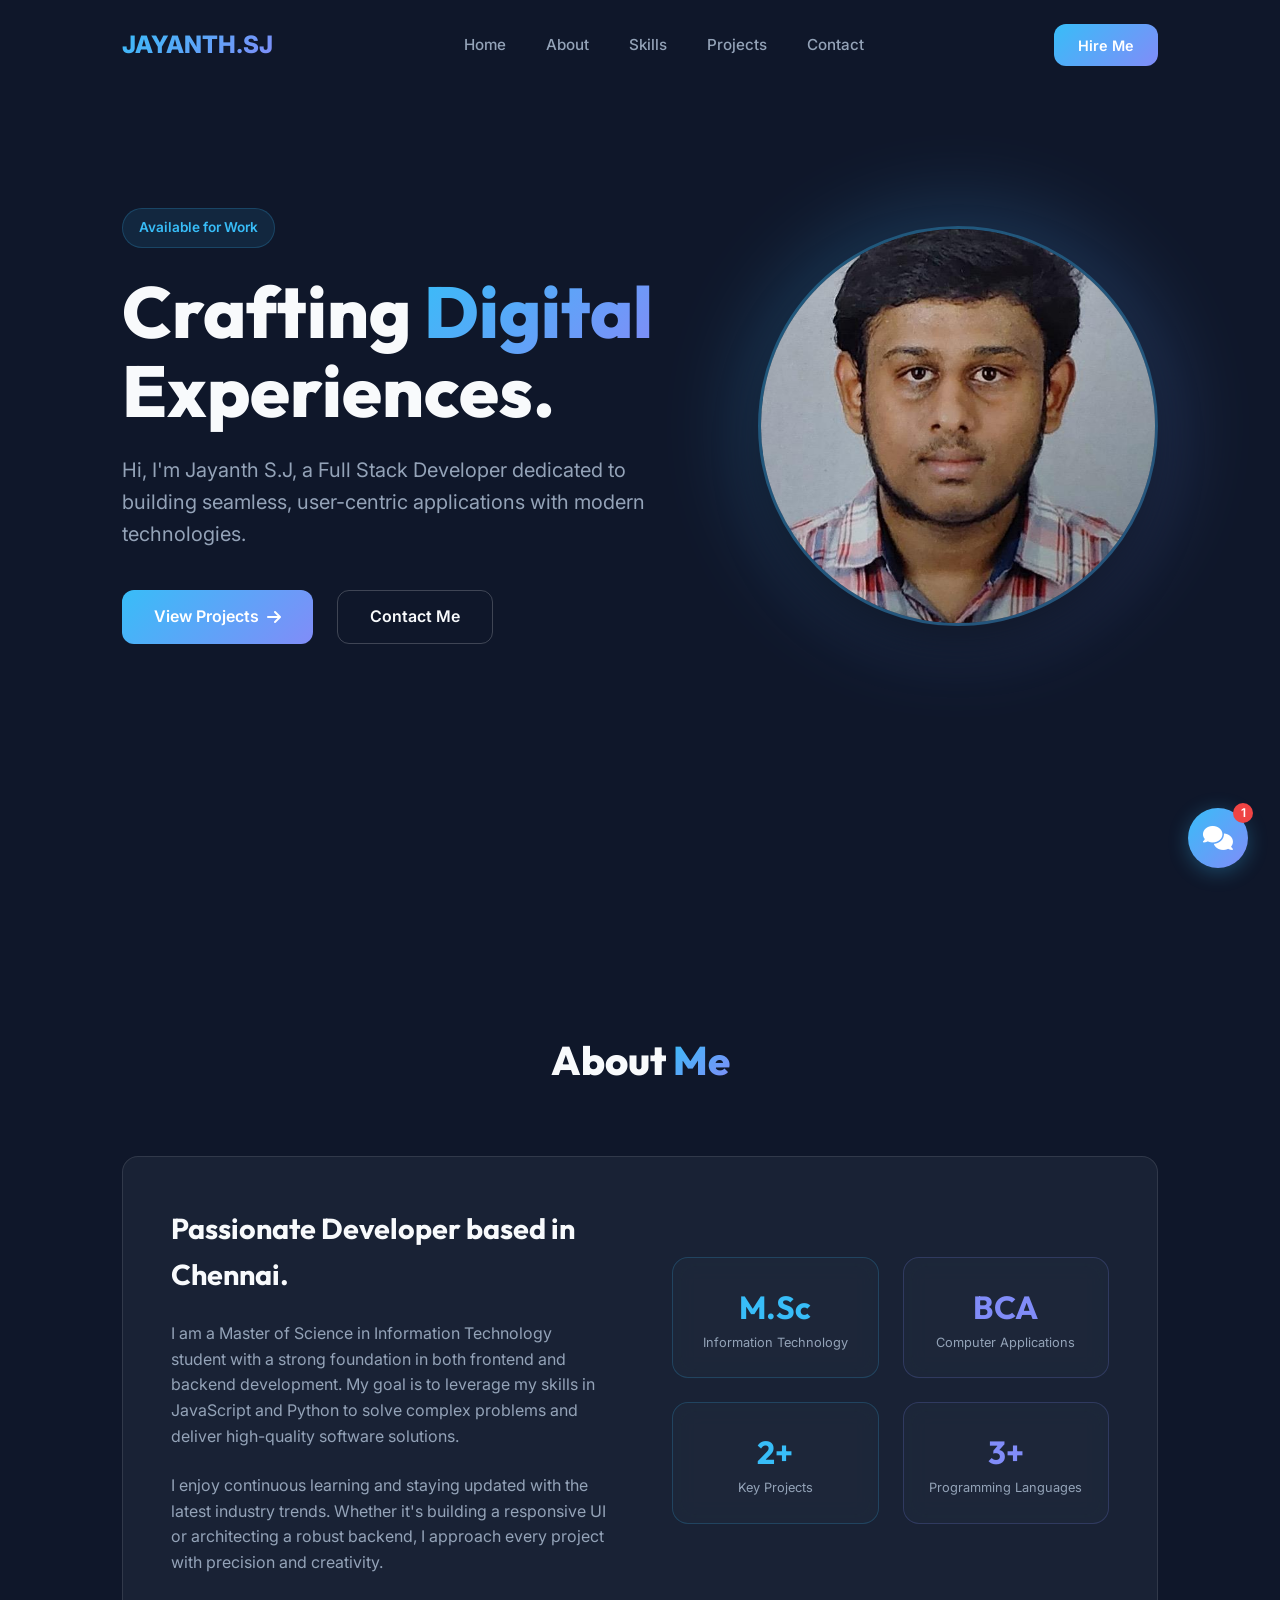
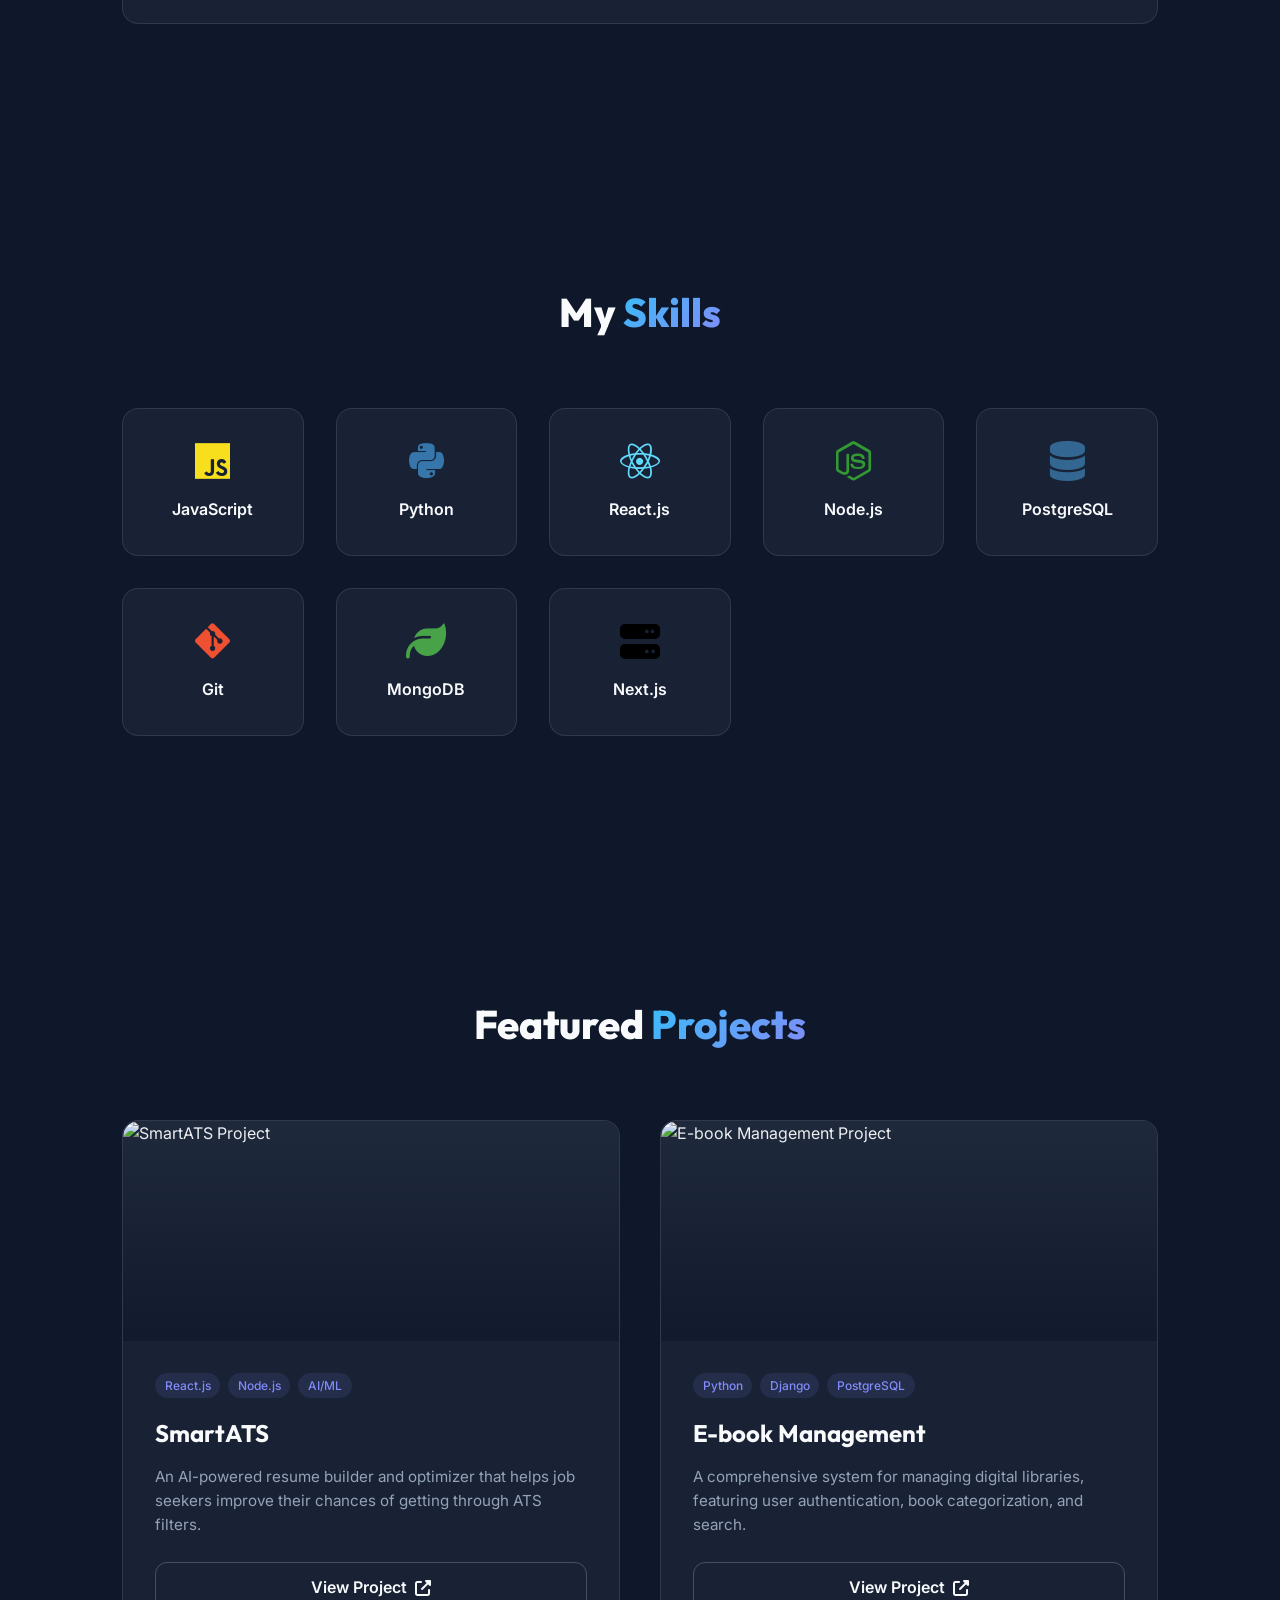
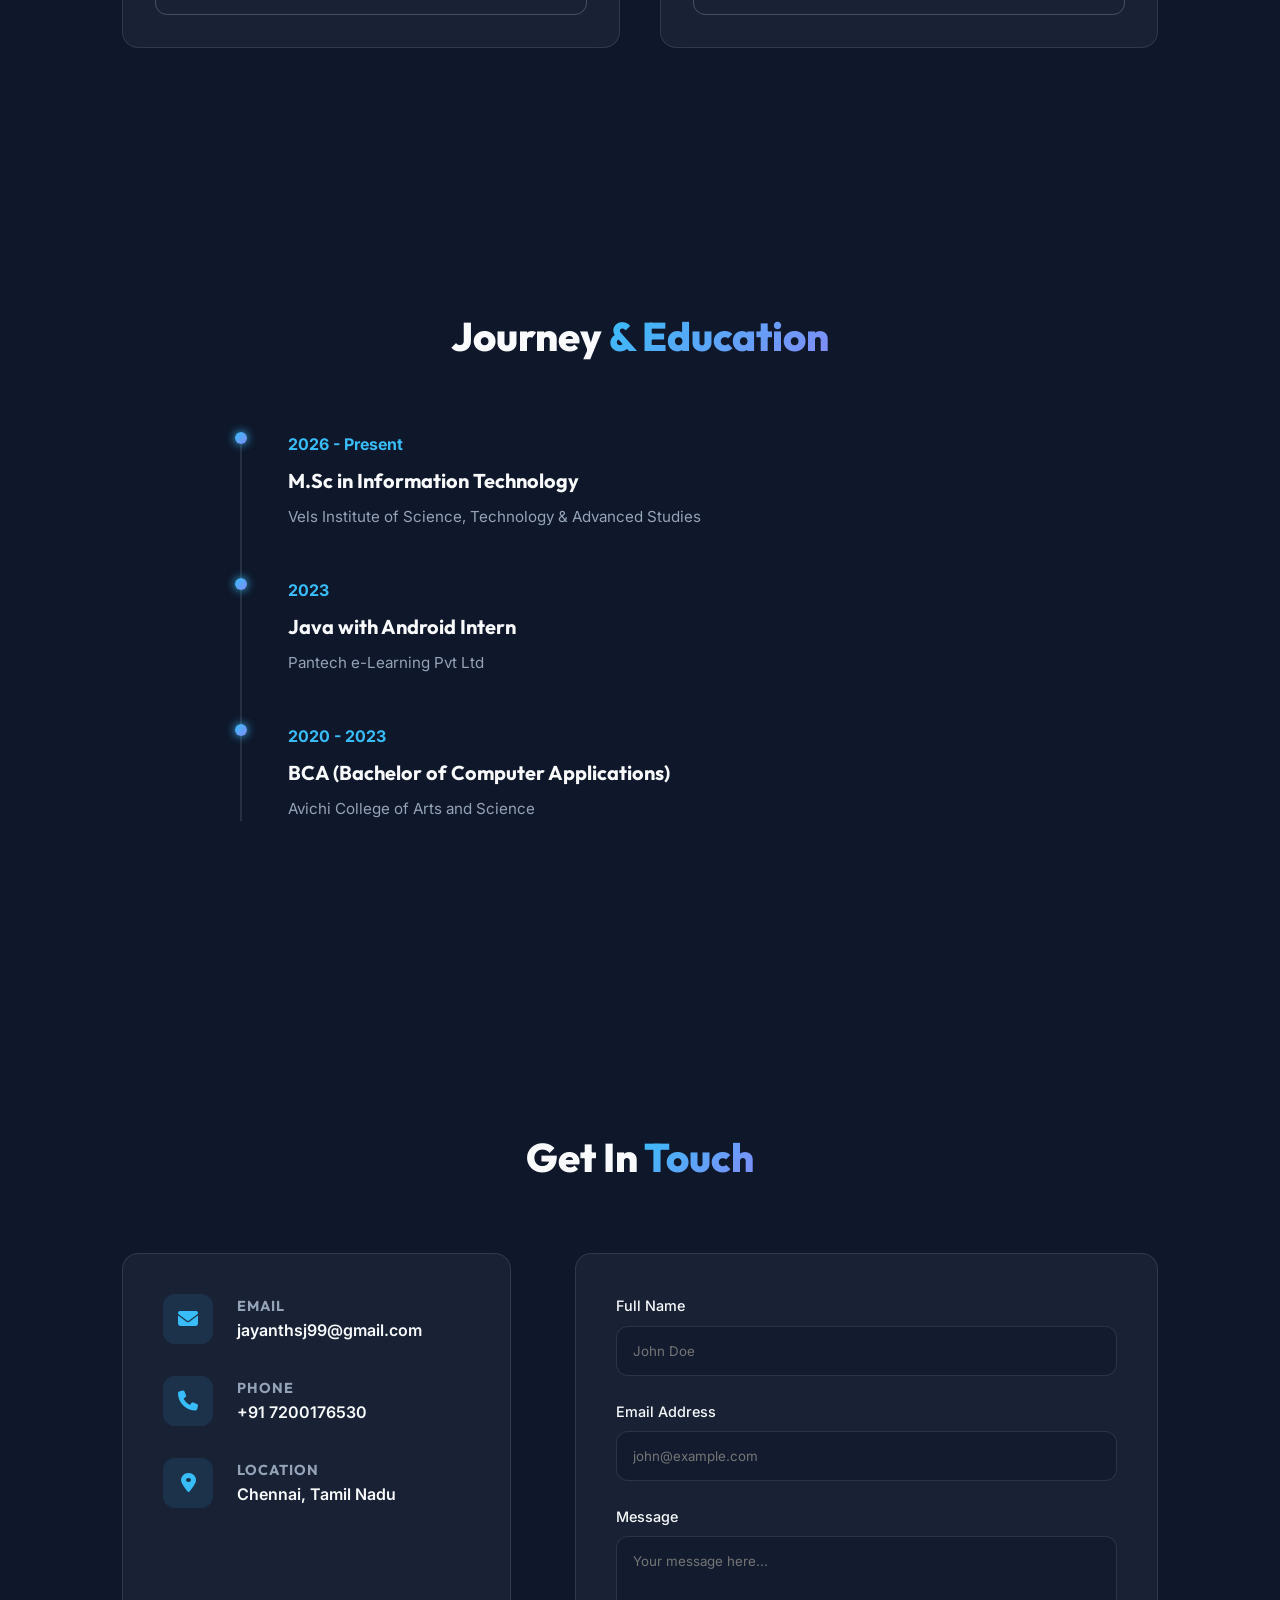
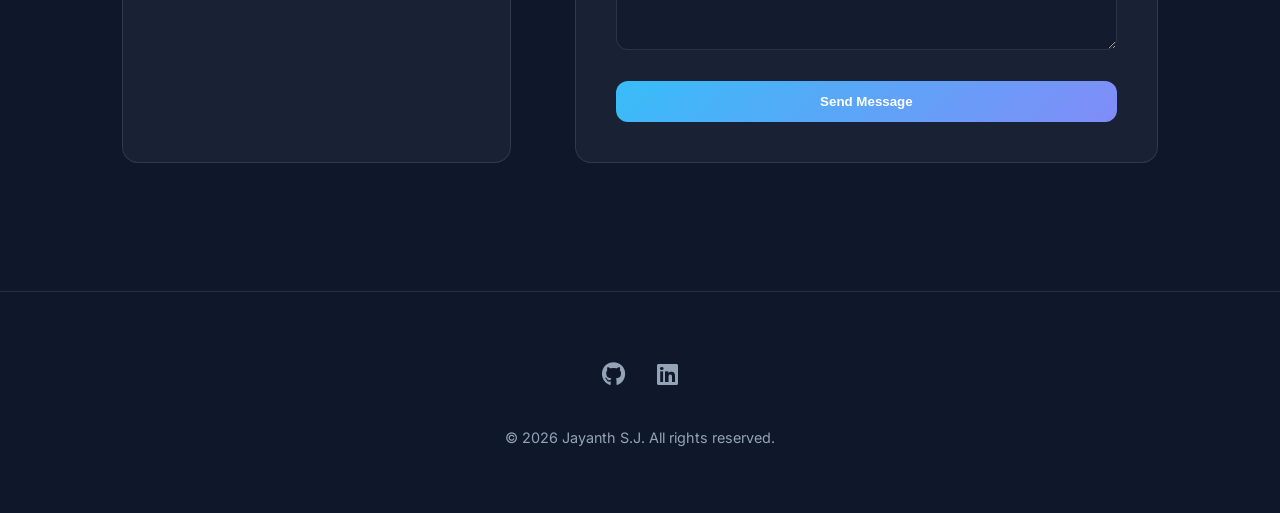
==== index.html @ 16150136 "Add LinkedIn profile link" ====
<!DOCTYPE html>
<html lang="en">
<head>
    <meta charset="UTF-8">
    <meta name="viewport" content="width=device-width, initial-scale=1.0">
    <title>Jayanth S.J | Full Stack Developer</title>
    <meta name="description" content="Portfolio of Jayanth S.J, a Full Stack Developer specializing in React, Next.js, and Node.js.">
    <link rel="stylesheet" href="style.css">
    <link rel="stylesheet" href="https://cdnjs.cloudflare.com/ajax/libs/font-awesome/6.4.0/css/all.min.css">
</head>
<body>
    <!-- Navbar -->
    <nav id="navbar">
        <div class="container nav-content">
            <a href="#" class="logo">JAYANTH.SJ</a>
            <div class="nav-links" id="navLinks">
                <a href="#home">Home</a>
                <a href="#about">About</a>
                <a href="#skills">Skills</a>
                <a href="#projects">Projects</a>
                <a href="#contact">Contact</a>
            </div>
            <div class="menu-toggle" id="menuToggle">
                <span></span>
                <span></span>
                <span></span>
            </div>
            <a href="#contact" class="btn btn-primary" style="padding: 0.6rem 1.5rem; font-size: 0.9rem;">Hire Me</a>
        </div>
    </nav>

    <!-- Mobile Menu Overlay -->
    <div class="menu-overlay" id="menuOverlay"></div>

    <!-- Hero Section -->
    <section id="home" class="hero">
        <div class="container">
            <div class="hero-content">
                <div class="hero-text">
                    <span class="badge">Available for Work</span>
                    <h1 class="hero-title">Crafting <span style="background: var(--gradient); -webkit-background-clip: text; -webkit-text-fill-color: transparent;">Digital</span> Experiences.</h1>
                    <p class="hero-subtitle">Hi, I'm Jayanth S.J, a Full Stack Developer dedicated to building seamless, user-centric applications with modern technologies.</p>
                    <div class="cta-group">
                        <a href="#projects" class="btn btn-primary">View Projects <i class="fas fa-arrow-right"></i></a>
                        <a href="#contact" class="btn btn-outline">Contact Me</a>
                    </div>
                </div>
                <div class="hero-image-container">
                    <div class="hero-image-glow"></div>
                    <img src="img/WhatsApp Image 2026-04-18 at 1.26.41 PM.jpeg" alt="Jayanth S.J" class="hero-image">
                </div>
            </div>
        </div>
    </section>

    <!-- About Section -->
    <section id="about" class="reveal">
        <div class="container">
            <h2 class="section-title">About <span>Me</span></h2>
            <div class="glass" style="padding: 3rem; display: grid; grid-template-columns: 1fr 1fr; gap: 4rem; align-items: center;">
                <div>
                    <h3 style="font-size: 1.8rem; margin-bottom: 1.5rem;">Passionate Developer based in Chennai.</h3>
                    <p style="color: var(--text-muted); margin-bottom: 1.5rem;">
                        I am a Master of Science in Information Technology student with a strong foundation in both frontend and backend development. My goal is to leverage my skills in JavaScript and Python to solve complex problems and deliver high-quality software solutions.
                    </p>
                    <p style="color: var(--text-muted);">
                        I enjoy continuous learning and staying updated with the latest industry trends. Whether it's building a responsive UI or architecting a robust backend, I approach every project with precision and creativity.
                    </p>
                </div>
                <div style="display: grid; grid-template-columns: 1fr 1fr; gap: 1.5rem;">
                    <div class="glass" style="padding: 1.5rem; text-align: center; border-color: rgba(56, 189, 248, 0.2);">
                        <h4 style="font-size: 2rem; color: var(--primary);">M.Sc</h4>
                        <p style="font-size: 0.8rem; color: var(--text-muted);">Information Technology</p>
                    </div>
                    <div class="glass" style="padding: 1.5rem; text-align: center; border-color: rgba(129, 140, 248, 0.2);">
                        <h4 style="font-size: 2rem; color: var(--secondary);">BCA</h4>
                        <p style="font-size: 0.8rem; color: var(--text-muted);">Computer Applications</p>
                    </div>
                    <div class="glass" style="padding: 1.5rem; text-align: center; border-color: rgba(56, 189, 248, 0.2);">
                        <h4 style="font-size: 2rem; color: var(--primary);">2+</h4>
                        <p style="font-size: 0.8rem; color: var(--text-muted);">Key Projects</p>
                    </div>
                    <div class="glass" style="padding: 1.5rem; text-align: center; border-color: rgba(129, 140, 248, 0.2);">
                        <h4 style="font-size: 2rem; color: var(--secondary);">3+</h4>
                        <p style="font-size: 0.8rem; color: var(--text-muted);">Programming Languages</p>
                    </div>
                </div>
            </div>
        </div>
    </section>

    <!-- Skills Section -->
    <section id="skills" class="reveal">
        <div class="container">
            <h2 class="section-title">My <span>Skills</span></h2>
            <div class="skills-grid">
                <div class="glass skill-card">
                    <i class="fab fa-js skill-icon" style="color: #f7df1e;"></i>
                    <p class="skill-name">JavaScript</p>
                </div>
                <div class="glass skill-card">
                    <i class="fab fa-python skill-icon" style="color: #3776ab;"></i>
                    <p class="skill-name">Python</p>
                </div>
                <div class="glass skill-card">
                    <i class="fab fa-react skill-icon" style="color: #61dafb;"></i>
                    <p class="skill-name">React.js</p>
                </div>
                <div class="glass skill-card">
                    <i class="fab fa-node-js skill-icon" style="color: #339933;"></i>
                    <p class="skill-name">Node.js</p>
                </div>
                <div class="glass skill-card">
                    <i class="fas fa-database skill-icon" style="color: #336791;"></i>
                    <p class="skill-name">PostgreSQL</p>
                </div>
                <div class="glass skill-card">
                    <i class="fab fa-git-alt skill-icon" style="color: #f05032;"></i>
                    <p class="skill-name">Git</p>
                </div>
                <div class="glass skill-card">
                    <i class="fas fa-leaf skill-icon" style="color: #47a248;"></i>
                    <p class="skill-name">MongoDB</p>
                </div>
                <div class="glass skill-card">
                    <i class="fas fa-server skill-icon" style="color: #000000;"></i>
                    <p class="skill-name">Next.js</p>
                </div>
            </div>
        </div>
    </section>

    <!-- Projects Section -->
    <section id="projects" class="reveal">
        <div class="container">
            <h2 class="section-title">Featured <span>Projects</span></h2>
            <div class="projects-grid">
                <!-- Project 1 -->
                <div class="glass project-card">
                    <div class="project-img">
                        <img src="https://images.unsplash.com/photo-1555949963-aa79dcee981c?ixlib=rb-4.0.3&ixid=M3wxMjA3fDB8MHxwaG90by1wYWdlfHx8fGVufDB8fHx8fA%3D%3D&auto=format&fit=crop&w=1000&q=80" alt="SmartATS Project" />
                        <div class="project-overlay">
                            <i class="fas fa-robot"></i>
                        </div>
                    </div>
                    <div class="project-info">
                        <div class="project-tags">
                            <span class="tag">React.js</span>
                            <span class="tag">Node.js</span>
                            <span class="tag">AI/ML</span>
                        </div>
                        <h3 class="project-title">SmartATS</h3>
                        <p class="project-desc">An AI-powered resume builder and optimizer that helps job seekers improve their chances of getting through ATS filters.</p>
                        <a href="#" class="btn btn-outline" style="width: 100%; justify-content: center;">View Project <i class="fas fa-external-link-alt"></i></a>
                    </div>
                </div>
                <!-- Project 2 -->
                <div class="glass project-card">
                    <div class="project-img">
                        <img src="https://images.unsplash.com/photo-1481627834876-b7833e8f5570?ixlib=rb-4.0.3&ixid=M3wxMjA3fDB8MHxwaG90by1wYWdlfHx8fGVufDB8fHx8fA%3D%3D&auto=format&fit=crop&w=1000&q=80" alt="E-book Management Project" />
                        <div class="project-overlay">
                            <i class="fas fa-book"></i>
                        </div>
                    </div>
                    <div class="project-info">
                        <div class="project-tags">
                            <span class="tag">Python</span>
                            <span class="tag">Django</span>
                            <span class="tag">PostgreSQL</span>
                        </div>
                        <h3 class="project-title">E-book Management</h3>
                        <p class="project-desc">A comprehensive system for managing digital libraries, featuring user authentication, book categorization, and search.</p>
                        <a href="#" class="btn btn-outline" style="width: 100%; justify-content: center;">View Project <i class="fas fa-external-link-alt"></i></a>
                    </div>
                </div>
            </div>
        </div>
    </section>

    <!-- Experience & Education -->
    <section id="education" class="reveal">
        <div class="container">
            <h2 class="section-title">Journey <span>& Education</span></h2>
            <div class="timeline">
                <div class="timeline-item">
                    <span class="timeline-date">2026 - Present</span>
                    <h3 class="timeline-title">M.Sc in Information Technology</h3>
                    <p class="timeline-inst">Vels Institute of Science, Technology & Advanced Studies</p>
                </div>
                <div class="timeline-item">
                    <span class="timeline-date">2023</span>
                    <h3 class="timeline-title">Java with Android Intern</h3>
                    <p class="timeline-inst">Pantech e-Learning Pvt Ltd</p>
                </div>
                <div class="timeline-item">
                    <span class="timeline-date">2020 - 2023</span>
                    <h3 class="timeline-title">BCA (Bachelor of Computer Applications)</h3>
                    <p class="timeline-inst">Avichi College of Arts and Science</p>
                </div>
            </div>
        </div>
    </section>

    <!-- Contact Section -->
    <section id="contact" class="reveal">
        <div class="container">
            <h2 class="section-title">Get In <span>Touch</span></h2>
            <div class="contact-container">
                <div class="glass contact-info-card">
                    <div class="info-item">
                        <div class="info-icon"><i class="fas fa-envelope"></i></div>
                        <div class="info-text">
                            <h4>Email</h4>
                            <p>jayanthsj99@gmail.com</p>
                        </div>
                    </div>
                    <div class="info-item">
                        <div class="info-icon"><i class="fas fa-phone"></i></div>
                        <div class="info-text">
                            <h4>Phone</h4>
                            <p>+91 7200176530</p>
                        </div>
                    </div>
                    <div class="info-item">
                        <div class="info-icon"><i class="fas fa-location-dot"></i></div>
                        <div class="info-text">
                            <h4>Location</h4>
                            <p>Chennai, Tamil Nadu</p>
                        </div>
                    </div>
                </div>
                <form class="glass contact-form">
                    <div class="form-group">
                        <label>Full Name</label>
                        <input type="text" placeholder="John Doe">
                    </div>
                    <div class="form-group">
                        <label>Email Address</label>
                        <input type="email" placeholder="john@example.com">
                    </div>
                    <div class="form-group">
                        <label>Message</label>
                        <textarea rows="5" placeholder="Your message here..."></textarea>
                    </div>
                    <button type="button" class="btn btn-primary" style="width: 100%; justify-content: center;">Send Message</button>
                </form>
            </div>
        </div>
    </section>

    <!-- Footer -->
    <footer>
        <div class="container">
            <div class="social-links">
                <a href="https://github.com/Jayanth-official" target="_blank" rel="noopener noreferrer" class="social-link" title="GitHub">
                    <i class="fab fa-github"></i>
                </a>
                <a href="https://www.linkedin.com/in/jayanth-s-j-a41b66382" target="_blank" rel="noopener noreferrer" class="social-link" title="LinkedIn">
                    <i class="fab fa-linkedin"></i>
                </a>
            </div>
            <p style="color: var(--text-muted); font-size: 0.9rem;">&copy; 2026 Jayanth S.J. All rights reserved.</p>
        </div>
    </footer>

    <script src="script.js"></script>

    <!-- Chatbot Widget -->
    <div class="chatbot-container" id="chatbotContainer">
        <div class="chatbot-toggle" id="chatbotToggle">
            <i class="fas fa-comments"></i>
            <span class="chat-notification" id="chatNotification">1</span>
        </div>
        
        <div class="chatbot-window" id="chatbotWindow">
            <div class="chatbot-header">
                <div class="chatbot-avatar">
                    <i class="fas fa-robot"></i>
                </div>
                <div class="chatbot-info">
                    <h4>Jayanth's Assistant</h4>
                    <span class="status">Online</span>
                </div>
                <button class="chatbot-close" id="chatbotClose">
                    <i class="fas fa-times"></i>
                </button>
            </div>
            
            <div class="chatbot-messages" id="chatbotMessages">
                <div class="message bot-message">
                    <div class="message-avatar">
                        <i class="fas fa-robot"></i>
                    </div>
                    <div class="message-content">
                        <p>Hi! I'm Jayanth's virtual assistant. How can I help you today?</p>
                        <div class="quick-replies">
                            <button class="quick-reply" data-message="Tell me about Jayanth's experience">Experience</button>
                            <button class="quick-reply" data-message="What are Jayanth's skills?">Skills</button>
                            <button class="quick-reply" data-message="Show me his projects">Projects</button>
                            <button class="quick-reply" data-message="How can I contact Jayanth?">Contact</button>
                        </div>
                    </div>
                </div>
            </div>
            
            <div class="chatbot-input">
                <input type="text" id="chatbotInput" placeholder="Type your message...">
                <button id="chatbotSend">
                    <i class="fas fa-paper-plane"></i>
                </button>
            </div>
        </div>
    </div>
</body>
</html>
---- style.css ----
@import url('https://fonts.googleapis.com/css2?family=Inter:wght@300;400;500;600;700&family=Outfit:wght@300;400;500;600;700;800&display=swap');

:root {
    --primary: #38bdf8;
    --primary-glow: rgba(56, 189, 248, 0.3);
    --secondary: #818cf8;
    --bg-dark: #0f172a;
    --bg-card: #1e293b;
    --text-main: #f8fafc;
    --text-muted: #94a3b8;
    --gradient: linear-gradient(135deg, var(--primary), var(--secondary));
    --transition: all 0.3s cubic-bezier(0.4, 0, 0.2, 1);
}

* {
    margin: 0;
    padding: 0;
    box-sizing: border-box;
    scroll-behavior: smooth;
}

body {
    background-color: var(--bg-dark);
    color: var(--text-main);
    font-family: 'Inter', sans-serif;
    line-height: 1.6;
    overflow-x: hidden;
}

h1, h2, h3, h4, .font-outfit {
    font-family: 'Outfit', sans-serif;
}

.container {
    max-width: 1200px;
    margin: 0 auto;
    padding: 0 2rem;
}

/* Glassmorphism Utility */
.glass {
    background: rgba(30, 41, 59, 0.7);
    backdrop-filter: blur(12px);
    -webkit-backdrop-filter: blur(12px);
    border: 1px solid rgba(255, 255, 255, 0.1);
    border-radius: 1rem;
}

/* Animations */
@keyframes fadeInUp {
    from {
        opacity: 0;
        transform: translateY(30px);
    }
    to {
        opacity: 1;
        transform: translateY(0);
    }
}

@keyframes float {
    0% { transform: translateY(0px); }
    50% { transform: translateY(-10px); }
    100% { transform: translateY(0px); }
}

@keyframes pulse-glow {
    0% { box-shadow: 0 0 0 0 var(--primary-glow); }
    70% { box-shadow: 0 0 0 15px rgba(56, 189, 248, 0); }
    100% { box-shadow: 0 0 0 0 rgba(56, 189, 248, 0); }
}

.reveal {
    opacity: 0;
    transition: all 0.8s ease-out;
    transform: translateY(30px);
}

.reveal.active {
    opacity: 1;
    transform: translateY(0);
}

/* Navbar */
nav {
    position: fixed;
    top: 0;
    width: 100%;
    z-index: 1000;
    padding: 1.5rem 0;
    transition: var(--transition);
}

nav.scrolled {
    padding: 1rem 0;
    background: rgba(15, 23, 42, 0.9);
    backdrop-filter: blur(10px);
    border-bottom: 1px solid rgba(255, 255, 255, 0.1);
}

.nav-content {
    display: flex;
    justify-content: space-between;
    align-items: center;
}

.logo {
    font-size: 1.5rem;
    font-weight: 800;
    background: var(--gradient);
    -webkit-background-clip: text;
    -webkit-text-fill-color: transparent;
    text-decoration: none;
}

.nav-links {
    display: flex;
    gap: 2.5rem;
}

.nav-links a {
    text-decoration: none;
    color: var(--text-muted);
    font-weight: 500;
    transition: var(--transition);
    font-size: 0.95rem;
}

.nav-links a:hover {
    color: var(--primary);
}

/* Hero Section */
.hero {
    height: 100vh;
    display: flex;
    align-items: center;
    position: relative;
    padding-top: 80px;
}

.hero-content {
    display: flex;
    align-items: center;
    gap: 4rem;
    width: 100%;
}

.hero-text {
    flex: 1;
}

.hero-image-container {
    flex: 0 0 400px;
    height: 400px;
    position: relative;
    animation: float 6s ease-in-out infinite;
}

.hero-image {
    width: 100%;
    height: 100%;
    object-fit: cover;
    border-radius: 50%;
    border: 3px solid rgba(56, 189, 248, 0.3);
    box-shadow: 0 25px 50px -12px rgba(0, 0, 0, 0.5);
}

.hero-image-glow {
    position: absolute;
    top: -20px;
    right: -20px;
    bottom: -20px;
    left: -20px;
    background: var(--gradient);
    filter: blur(40px);
    opacity: 0.2;
    z-index: -1;
    border-radius: 50%;
}

.badge {
    display: inline-block;
    padding: 0.5rem 1rem;
    background: rgba(56, 189, 248, 0.1);
    border: 1px solid rgba(56, 189, 248, 0.2);
    color: var(--primary);
    border-radius: 2rem;
    font-size: 0.85rem;
    font-weight: 600;
    margin-bottom: 1.5rem;
}

.hero-title {
    font-size: 4.5rem;
    line-height: 1.1;
    margin-bottom: 1.5rem;
    font-weight: 800;
}

.hero-subtitle {
    font-size: 1.25rem;
    color: var(--text-muted);
    margin-bottom: 2.5rem;
    max-width: 600px;
}

.cta-group {
    display: flex;
    gap: 1.5rem;
}

.btn {
    padding: 0.8rem 2rem;
    border-radius: 0.75rem;
    font-weight: 600;
    text-decoration: none;
    transition: var(--transition);
    display: inline-flex;
    align-items: center;
    gap: 0.5rem;
    cursor: pointer;
    border: none;
}

.btn-primary {
    background: var(--gradient);
    color: white;
}

.btn-primary:hover {
    transform: translateY(-3px);
    box-shadow: 0 10px 20px -5px rgba(56, 189, 248, 0.4);
}

.btn-outline {
    background: transparent;
    border: 1px solid rgba(255, 255, 255, 0.2);
    color: var(--text-main);
}

.btn-outline:hover {
    background: rgba(255, 255, 255, 0.05);
    border-color: rgba(255, 255, 255, 0.4);
}

/* Sections General */
section {
    padding: 8rem 0;
}

.section-title {
    font-size: 2.5rem;
    font-weight: 800;
    margin-bottom: 4rem;
    text-align: center;
}

.section-title span {
    background: var(--gradient);
    -webkit-background-clip: text;
    -webkit-text-fill-color: transparent;
}

/* Skills */
.skills-grid {
    display: grid;
    grid-template-columns: repeat(auto-fit, minmax(150px, 1fr));
    gap: 2rem;
}

.skill-card {
    padding: 2rem;
    text-align: center;
    transition: var(--transition);
}

.skill-card:hover {
    transform: translateY(-5px);
    border-color: var(--primary);
    background: rgba(56, 189, 248, 0.05);
}

.skill-icon {
    font-size: 2.5rem;
    margin-bottom: 1rem;
    display: block;
}

.skill-name {
    font-weight: 600;
    font-size: 1rem;
}

/* Projects */
.projects-grid {
    display: grid;
    grid-template-columns: repeat(auto-fit, minmax(350px, 1fr));
    gap: 2.5rem;
}

.project-card {
    overflow: hidden;
    height: 100%;
    display: flex;
    flex-direction: column;
}

.project-img {
    width: 100%;
    height: 220px;
    background: #1e293b;
    position: relative;
    overflow: hidden;
    border-radius: 1rem 1rem 0 0;
}

.project-img img {
    width: 100%;
    height: 100%;
    object-fit: cover;
    transition: var(--transition);
}

.project-overlay {
    position: absolute;
    top: 0;
    left: 0;
    width: 100%;
    height: 100%;
    background: linear-gradient(135deg, rgba(56, 189, 248, 0.8), rgba(129, 140, 248, 0.8));
    display: flex;
    align-items: center;
    justify-content: center;
    opacity: 0;
    transition: var(--transition);
}

.project-overlay i {
    font-size: 3rem;
    color: white;
}

.project-card:hover .project-overlay {
    opacity: 1;
}

.project-card:hover .project-img img {
    transform: scale(1.1);
}

.project-img i {
    position: absolute;
    top: 50%;
    left: 50%;
    transform: translate(-50%, -50%);
    font-size: 4rem;
    opacity: 0.1;
    color: white;
}

.project-img::after {
    content: '';
    position: absolute;
    top: 0; left: 0; width: 100%; height: 100%;
    background: linear-gradient(0deg, rgba(15, 23, 42, 0.8) 0%, transparent 100%);
}

.project-info {
    padding: 2rem;
    flex-grow: 1;
}

.project-tags {
    display: flex;
    flex-wrap: wrap;
    gap: 0.5rem;
    margin-bottom: 1rem;
}

.tag {
    font-size: 0.75rem;
    padding: 0.2rem 0.6rem;
    background: rgba(129, 140, 248, 0.1);
    color: var(--secondary);
    border-radius: 1rem;
    font-weight: 500;
}

.project-title {
    font-size: 1.5rem;
    margin-bottom: 0.75rem;
}

.project-desc {
    color: var(--text-muted);
    font-size: 0.95rem;
    margin-bottom: 1.5rem;
}

/* Timeline */
.timeline {
    max-width: 800px;
    margin: 0 auto;
    position: relative;
}

.timeline::before {
    content: '';
    position: absolute;
    left: 0;
    top: 0;
    height: 100%;
    width: 2px;
    background: rgba(255, 255, 255, 0.1);
}

.timeline-item {
    margin-bottom: 3rem;
    padding-left: 3rem;
    position: relative;
}

.timeline-item::before {
    content: '';
    position: absolute;
    left: -5px;
    top: 0;
    width: 12px;
    height: 12px;
    border-radius: 50%;
    background: var(--gradient);
    box-shadow: 0 0 10px var(--primary);
}

.timeline-date {
    font-weight: 700;
    color: var(--primary);
    margin-bottom: 0.5rem;
    display: block;
}

.timeline-title {
    font-size: 1.25rem;
    margin-bottom: 0.5rem;
}

.timeline-inst {
    color: var(--text-muted);
    font-size: 0.95rem;
}

/* Contact */
.contact-container {
    display: grid;
    grid-template-columns: 1fr 1.5fr;
    gap: 4rem;
}

.contact-info-card {
    padding: 2.5rem;
}

.info-item {
    display: flex;
    align-items: center;
    gap: 1.5rem;
    margin-bottom: 2rem;
}

.info-icon {
    width: 50px;
    height: 50px;
    background: rgba(56, 189, 248, 0.1);
    border-radius: 0.75rem;
    display: flex;
    align-items: center;
    justify-content: center;
    color: var(--primary);
    font-size: 1.25rem;
}

.info-text h4 {
    font-size: 0.9rem;
    color: var(--text-muted);
    text-transform: uppercase;
    letter-spacing: 1px;
}

.info-text p {
    font-weight: 600;
}

.contact-form {
    padding: 2.5rem;
}

.form-group {
    margin-bottom: 1.5rem;
}

label {
    display: block;
    margin-bottom: 0.5rem;
    font-size: 0.9rem;
    font-weight: 500;
}

input, textarea {
    width: 100%;
    padding: 1rem;
    background: rgba(15, 23, 42, 0.5);
    border: 1px solid rgba(255, 255, 255, 0.1);
    border-radius: 0.75rem;
    color: white;
    font-family: inherit;
    transition: var(--transition);
}

input:focus, textarea:focus {
    outline: none;
    border-color: var(--primary);
    background: rgba(15, 23, 42, 0.8);
}

/* Footer */
footer {
    padding: 4rem 0;
    border-top: 1px solid rgba(255, 255, 255, 0.1);
    text-align: center;
}

.social-links {
    display: flex;
    justify-content: center;
    gap: 2rem;
    margin-bottom: 2rem;
}

.social-link {
    font-size: 1.5rem;
    color: var(--text-muted);
    transition: var(--transition);
    text-decoration: none;
}

.social-link:hover {
    color: var(--primary);
    transform: translateY(-3px);
}

/* Mobile Menu Toggle */
.menu-toggle {
    display: none;
    flex-direction: column;
    gap: 0.4rem;
    cursor: pointer;
    z-index: 1002;
    position: relative;
}

.menu-toggle span {
    width: 25px;
    height: 3px;
    background: var(--text-main);
    border-radius: 2px;
    transition: var(--transition);
}

.menu-toggle.active span:nth-child(1) {
    transform: rotate(45deg) translate(8px, 8px);
}

.menu-toggle.active span:nth-child(2) {
    opacity: 0;
}

.menu-toggle.active span:nth-child(3) {
    transform: rotate(-45deg) translate(7px, -7px);
}

/* Mobile Menu Overlay */
.menu-overlay {
    display: none;
    position: fixed;
    top: 0;
    left: 0;
    width: 100%;
    height: 100%;
    background: rgba(0, 0, 0, 0.7);
    backdrop-filter: blur(5px);
    z-index: 999;
    opacity: 0;
    transition: opacity 0.3s ease;
}

.menu-overlay.active {
    display: block;
    opacity: 1;
}

/* Responsive Design */

/* Large Desktop (1440px and above) */
@media (min-width: 1440px) {
    .container {
        max-width: 1400px;
    }
    
    .hero-title {
        font-size: 5rem;
    }
    
    .hero-image-container {
        flex: 0 0 450px;
        height: 450px;
    }
}

/* Desktop (1024px - 1439px) */
@media (max-width: 1439px) {
    .container {
        max-width: 1100px;
    }
}

/* Laptop/Tablet Landscape (768px - 1024px) */
@media (max-width: 1024px) {
    .container {
        padding: 0 1.5rem;
    }
    
    .hero-title {
        font-size: 3.5rem;
    }
    
    .hero-subtitle {
        font-size: 1.1rem;
    }
    
    .hero-image-container {
        flex: 0 0 350px;
        height: 350px;
    }
    
    .hero-content {
        gap: 3rem;
    }
    
    section {
        padding: 6rem 0;
    }
    
    .section-title {
        font-size: 2.2rem;
        margin-bottom: 3rem;
    }
    
    .skills-grid {
        grid-template-columns: repeat(auto-fit, minmax(130px, 1fr));
        gap: 1.5rem;
    }
    
    .projects-grid {
        grid-template-columns: repeat(auto-fit, minmax(300px, 1fr));
        gap: 2rem;
    }
    
    .contact-container {
        gap: 3rem;
    }
}

/* Tablet Portrait (600px - 768px) */
@media (max-width: 768px) {
    .container {
        padding: 0 1.25rem;
    }
    
    /* Navigation */
    .nav-content {
        position: relative;
    }
    
    .menu-toggle {
        display: flex;
    }
    
    .nav-links {
        position: fixed;
        top: 0;
        right: -100%;
        width: 70%;
        max-width: 300px;
        height: 100vh;
        background: rgba(15, 23, 42, 0.98);
        backdrop-filter: blur(20px);
        flex-direction: column;
        padding: 6rem 2rem 2rem;
        gap: 2rem;
        transition: right 0.4s ease;
        border-left: 1px solid rgba(255, 255, 255, 0.1);
        z-index: 1001;
        overflow-y: auto;
    }
    
    .nav-links.active {
        right: 0;
    }
    
    .nav-links a {
        font-size: 1.1rem;
        padding: 0.5rem 0;
        border-bottom: 1px solid rgba(255, 255, 255, 0.05);
    }
    
    .nav-content .btn-primary {
        display: none;
    }
    
    /* Hero Section */
    .hero {
        height: auto;
        min-height: 100vh;
        padding-top: 100px;
        padding-bottom: 4rem;
    }
    
    .hero-content {
        flex-direction: column-reverse;
        text-align: center;
        gap: 2.5rem;
    }
    
    .hero-image-container {
        flex: 0 0 280px;
        height: 280px;
    }
    
    .hero-title {
        font-size: 2.5rem;
        line-height: 1.2;
    }
    
    .hero-subtitle {
        font-size: 1rem;
        margin-inline: auto;
    }
    
    .cta-group {
        flex-direction: column;
        gap: 1rem;
        align-items: center;
    }
    
    .cta-group .btn {
        width: 100%;
        max-width: 300px;
        justify-content: center;
    }
    
    /* Sections */
    section {
        padding: 4rem 0;
    }
    
    .section-title {
        font-size: 2rem;
        margin-bottom: 2.5rem;
    }
    
    /* About Section */
    #about .glass {
        grid-template-columns: 1fr !important;
        gap: 2rem !important;
        padding: 2rem !important;
    }
    
    /* Skills */
    .skills-grid {
        grid-template-columns: repeat(auto-fit, minmax(110px, 1fr));
        gap: 1rem;
    }
    
    .skill-card {
        padding: 1.5rem 1rem;
    }
    
    .skill-icon {
        font-size: 2rem;
    }
    
    /* Projects */
    .projects-grid {
        grid-template-columns: 1fr;
        gap: 1.5rem;
    }
    
    .project-info {
        padding: 1.5rem;
    }
    
    /* Timeline */
    .timeline-item {
        padding-left: 2rem;
    }
    
    /* Contact */
    .contact-container {
        grid-template-columns: 1fr;
        gap: 2rem;
    }
    
    .contact-info-card,
    .contact-form {
        padding: 2rem;
    }
    
    /* Footer */
    .social-links {
        gap: 1.5rem;
    }
}

/* Mobile (320px - 600px) */
@media (max-width: 600px) {
    .container {
        padding: 0 1rem;
    }
    
    /* Navigation */
    .logo {
        font-size: 1.25rem;
    }
    
    .nav-links {
        width: 80%;
    }
    
    /* Hero */
    .hero {
        padding-top: 80px;
    }
    
    .hero-image-container {
        flex: 0 0 240px;
        height: 240px;
    }
    
    .hero-title {
        font-size: 2rem;
    }
    
    .hero-subtitle {
        font-size: 0.95rem;
    }
    
    .badge {
        font-size: 0.75rem;
        padding: 0.4rem 0.8rem;
    }
    
    .btn {
        padding: 0.7rem 1.5rem;
        font-size: 0.9rem;
    }
    
    /* Sections */
    section {
        padding: 3rem 0;
    }
    
    .section-title {
        font-size: 1.75rem;
        margin-bottom: 2rem;
    }
    
    /* About */
    #about .glass {
        padding: 1.5rem !important;
    }
    
    #about h3 {
        font-size: 1.5rem !important;
    }
    
    #about .glass > div:last-child {
        gap: 1rem !important;
    }
    
    #about .glass > div:last-child .glass {
        padding: 1rem !important;
    }
    
    #about .glass > div:last-child h4 {
        font-size: 1.5rem !important;
    }
    
    /* Skills */
    .skills-grid {
        grid-template-columns: repeat(2, 1fr);
        gap: 0.8rem;
    }
    
    .skill-card {
        padding: 1.2rem 0.8rem;
    }
    
    .skill-icon {
        font-size: 1.8rem;
        margin-bottom: 0.5rem;
    }
    
    .skill-name {
        font-size: 0.9rem;
    }
    
    /* Projects */
    .project-img {
        height: 180px;
    }
    
    .project-img i {
        font-size: 3rem;
    }
    
    .project-title {
        font-size: 1.25rem;
    }
    
    .project-desc {
        font-size: 0.9rem;
    }
    
    /* Timeline */
    .timeline-item {
        padding-left: 1.5rem;
        margin-bottom: 2rem;
    }
    
    .timeline-title {
        font-size: 1.1rem;
    }
    
    .timeline-inst {
        font-size: 0.85rem;
    }
    
    /* Contact */
    .contact-info-card,
    .contact-form {
        padding: 1.5rem;
    }
    
    .info-item {
        gap: 1rem;
        margin-bottom: 1.5rem;
    }
    
    .info-icon {
        width: 45px;
        height: 45px;
        font-size: 1.1rem;
    }
    
    .info-text h4 {
        font-size: 0.8rem;
    }
    
    .info-text p {
        font-size: 0.95rem;
    }
    
    input, textarea {
        padding: 0.85rem;
        font-size: 0.95rem;
    }
    
    /* Footer */
    footer {
        padding: 3rem 0;
    }
    
    .social-links {
        gap: 1.2rem;
    }
    
    .social-link {
        font-size: 1.3rem;
    }
}

/* Extra Small Mobile (320px and below) */
@media (max-width: 375px) {
    .hero-title {
        font-size: 1.75rem;
    }
    
    .hero-image-container {
        flex: 0 0 200px;
        height: 200px;
    }
    
    .section-title {
        font-size: 1.5rem;
    }
    
    .skills-grid {
        grid-template-columns: repeat(2, 1fr);
    }
    
    .nav-links {
        width: 85%;
    }
}

/* Chatbot Styles */
.chatbot-container {
    position: fixed;
    bottom: 2rem;
    right: 2rem;
    z-index: 1000;
}

.chatbot-toggle {
    width: 60px;
    height: 60px;
    background: var(--gradient);
    border-radius: 50%;
    display: flex;
    align-items: center;
    justify-content: center;
    cursor: pointer;
    box-shadow: 0 4px 20px rgba(56, 189, 248, 0.3);
    transition: var(--transition);
    position: relative;
    animation: pulse-glow 2s infinite;
}

.chatbot-toggle:hover {
    transform: scale(1.1);
    box-shadow: 0 6px 25px rgba(56, 189, 248, 0.4);
}

.chatbot-toggle i {
    font-size: 1.5rem;
    color: white;
}

.chat-notification {
    position: absolute;
    top: -5px;
    right: -5px;
    background: #ef4444;
    color: white;
    border-radius: 50%;
    width: 20px;
    height: 20px;
    display: flex;
    align-items: center;
    justify-content: center;
    font-size: 0.75rem;
    font-weight: 600;
}

.chatbot-window {
    position: absolute;
    bottom: 80px;
    right: 0;
    width: 350px;
    height: 500px;
    background: var(--bg-card);
    border-radius: 1rem;
    border: 1px solid rgba(255, 255, 255, 0.1);
    backdrop-filter: blur(20px);
    display: none;
    flex-direction: column;
    overflow: hidden;
    box-shadow: 0 20px 40px rgba(0, 0, 0, 0.3);
}

.chatbot-window.active {
    display: flex;
    animation: slideUp 0.3s ease-out;
}

@keyframes slideUp {
    from {
        opacity: 0;
        transform: translateY(20px);
    }
    to {
        opacity: 1;
        transform: translateY(0);
    }
}

.chatbot-header {
    padding: 1rem;
    background: rgba(56, 189, 248, 0.1);
    border-bottom: 1px solid rgba(255, 255, 255, 0.1);
    display: flex;
    align-items: center;
    gap: 0.75rem;
}

.chatbot-avatar {
    width: 40px;
    height: 40px;
    background: var(--gradient);
    border-radius: 50%;
    display: flex;
    align-items: center;
    justify-content: center;
    color: white;
}

.chatbot-info h4 {
    margin: 0;
    font-size: 1rem;
    color: var(--text-main);
}

.chatbot-info .status {
    font-size: 0.8rem;
    color: #22c55e;
}

.chatbot-close {
    margin-left: auto;
    background: none;
    border: none;
    color: var(--text-muted);
    cursor: pointer;
    padding: 0.5rem;
    border-radius: 0.5rem;
    transition: var(--transition);
}

.chatbot-close:hover {
    background: rgba(255, 255, 255, 0.1);
    color: var(--text-main);
}

.chatbot-messages {
    flex: 1;
    padding: 1rem;
    overflow-y: auto;
    display: flex;
    flex-direction: column;
    gap: 1rem;
}

.message {
    display: flex;
    gap: 0.75rem;
    align-items: flex-start;
}

.message-avatar {
    width: 32px;
    height: 32px;
    border-radius: 50%;
    display: flex;
    align-items: center;
    justify-content: center;
    font-size: 0.9rem;
    flex-shrink: 0;
}

.bot-message .message-avatar {
    background: var(--gradient);
    color: white;
}

.user-message {
    flex-direction: row-reverse;
}

.user-message .message-avatar {
    background: rgba(255, 255, 255, 0.1);
    color: var(--text-main);
}

.message-content {
    flex: 1;
}

.message-content p {
    background: rgba(255, 255, 255, 0.05);
    padding: 0.75rem 1rem;
    border-radius: 1rem;
    margin: 0;
    font-size: 0.9rem;
    line-height: 1.4;
}

.user-message .message-content p {
    background: var(--gradient);
    color: white;
    border-radius: 1rem 1rem 0.25rem 1rem;
}

.bot-message .message-content p {
    border-radius: 1rem 1rem 1rem 0.25rem;
}

.quick-replies {
    display: flex;
    flex-wrap: wrap;
    gap: 0.5rem;
    margin-top: 0.75rem;
}

.quick-reply {
    background: rgba(56, 189, 248, 0.1);
    border: 1px solid rgba(56, 189, 248, 0.2);
    color: var(--primary);
    padding: 0.4rem 0.8rem;
    border-radius: 1rem;
    font-size: 0.8rem;
    cursor: pointer;
    transition: var(--transition);
}

.quick-reply:hover {
    background: rgba(56, 189, 248, 0.2);
    border-color: var(--primary);
}

.chatbot-input {
    padding: 1rem;
    border-top: 1px solid rgba(255, 255, 255, 0.1);
    display: flex;
    gap: 0.75rem;
}

.chatbot-input input {
    flex: 1;
    background: rgba(255, 255, 255, 0.05);
    border: 1px solid rgba(255, 255, 255, 0.1);
    border-radius: 1.5rem;
    padding: 0.75rem 1rem;
    color: var(--text-main);
    font-size: 0.9rem;
}

.chatbot-input input:focus {
    outline: none;
    border-color: var(--primary);
    background: rgba(255, 255, 255, 0.08);
}

.chatbot-input button {
    width: 40px;
    height: 40px;
    background: var(--gradient);
    border: none;
    border-radius: 50%;
    color: white;
    cursor: pointer;
    display: flex;
    align-items: center;
    justify-content: center;
    transition: var(--transition);
}

.chatbot-input button:hover {
    transform: scale(1.05);
}

/* Mobile Responsive */
@media (max-width: 768px) {
    .chatbot-container {
        bottom: 1rem;
        right: 1rem;
    }
    
    .chatbot-window {
        width: 300px;
        height: 450px;
    }
    
    .chatbot-toggle {
        width: 55px;
        height: 55px;
    }
    
    .chatbot-toggle i {
        font-size: 1.3rem;
    }
}

@media (max-width: 480px) {
    .chatbot-window {
        width: calc(100vw - 2rem);
        right: -1rem;
    }
}
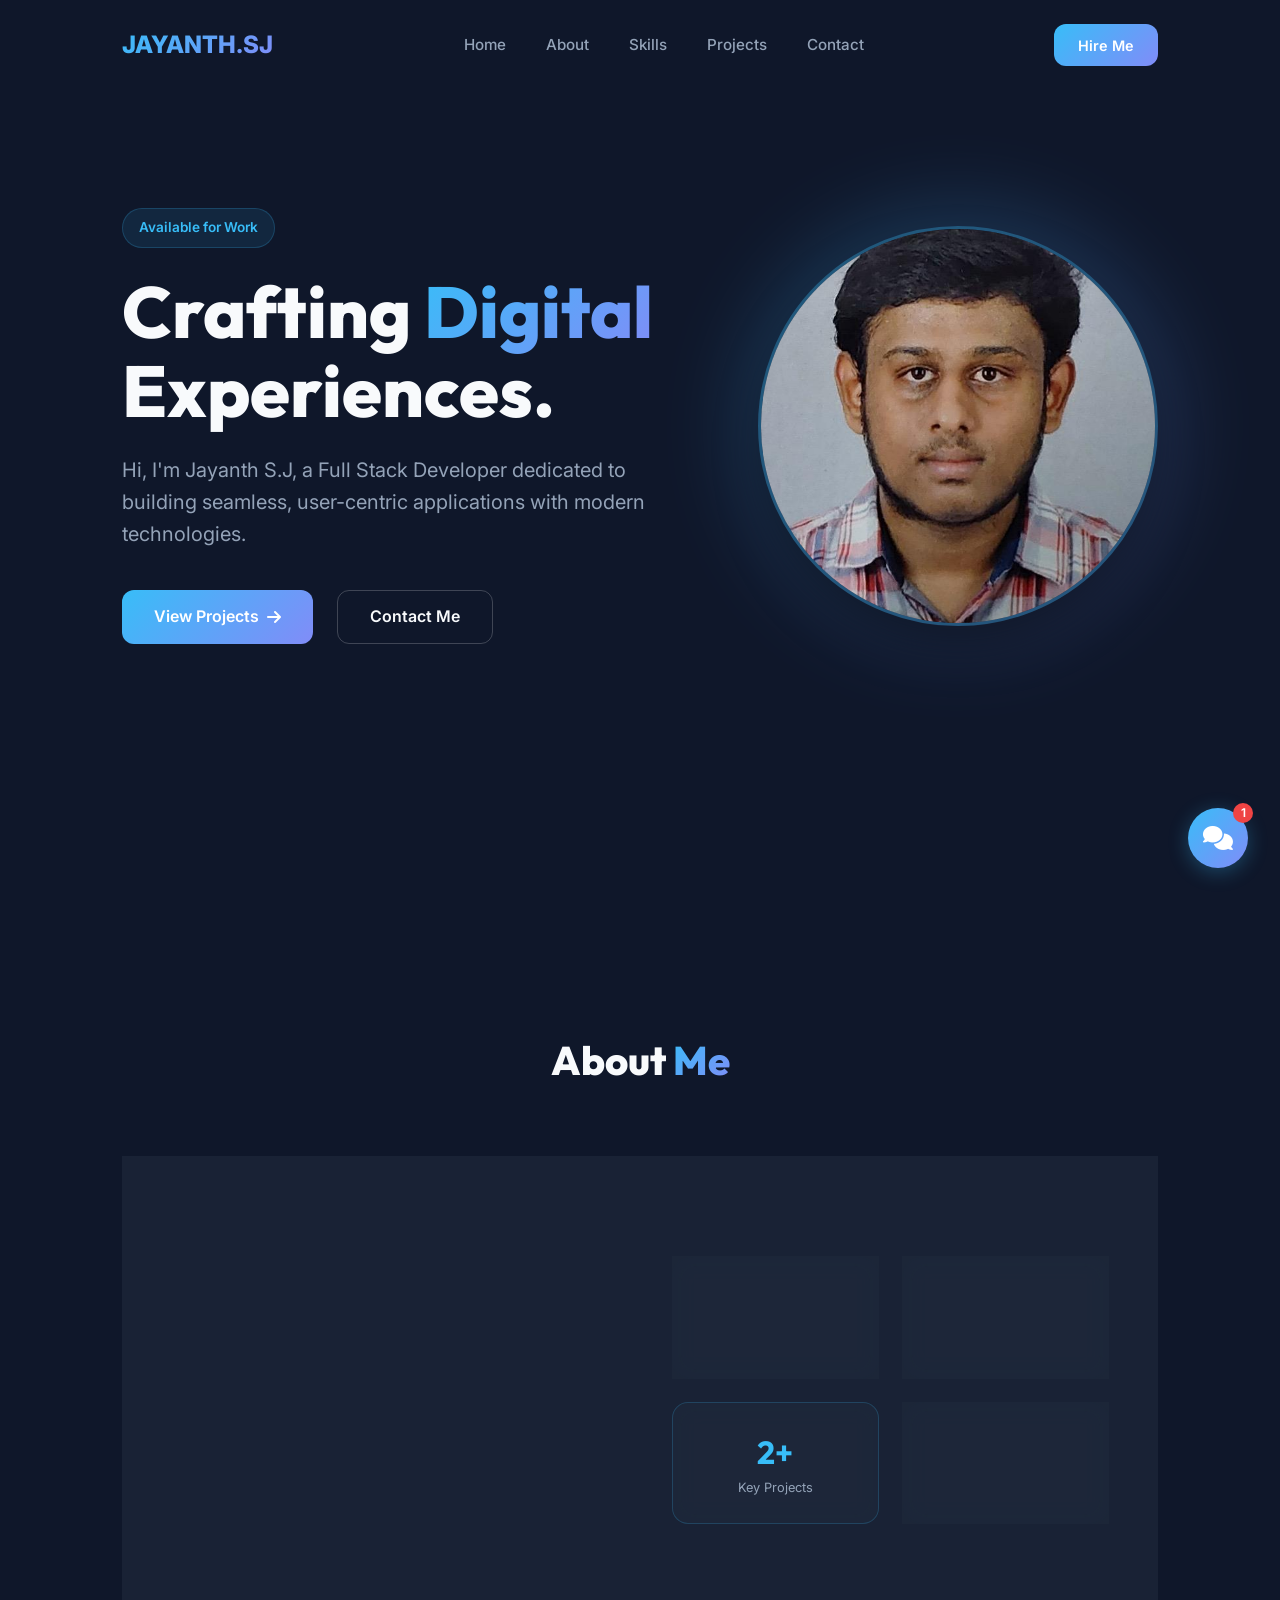
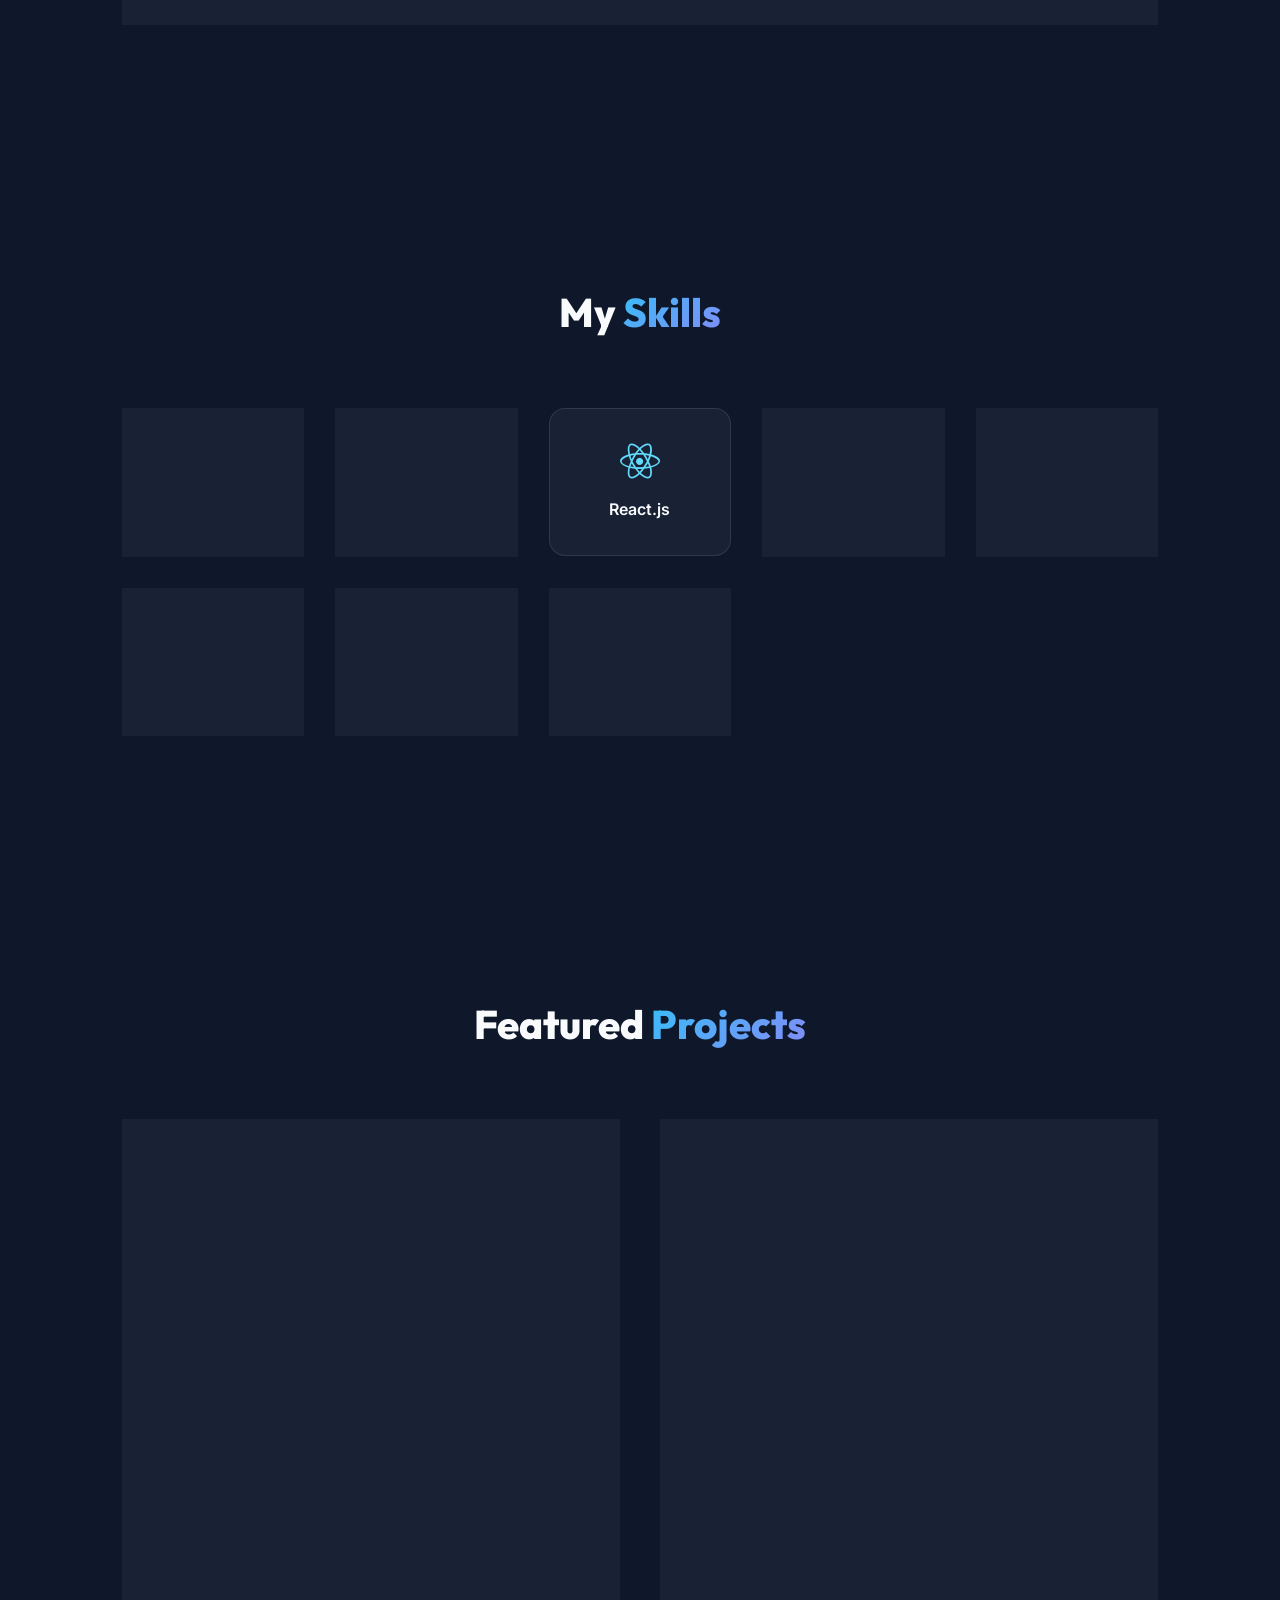
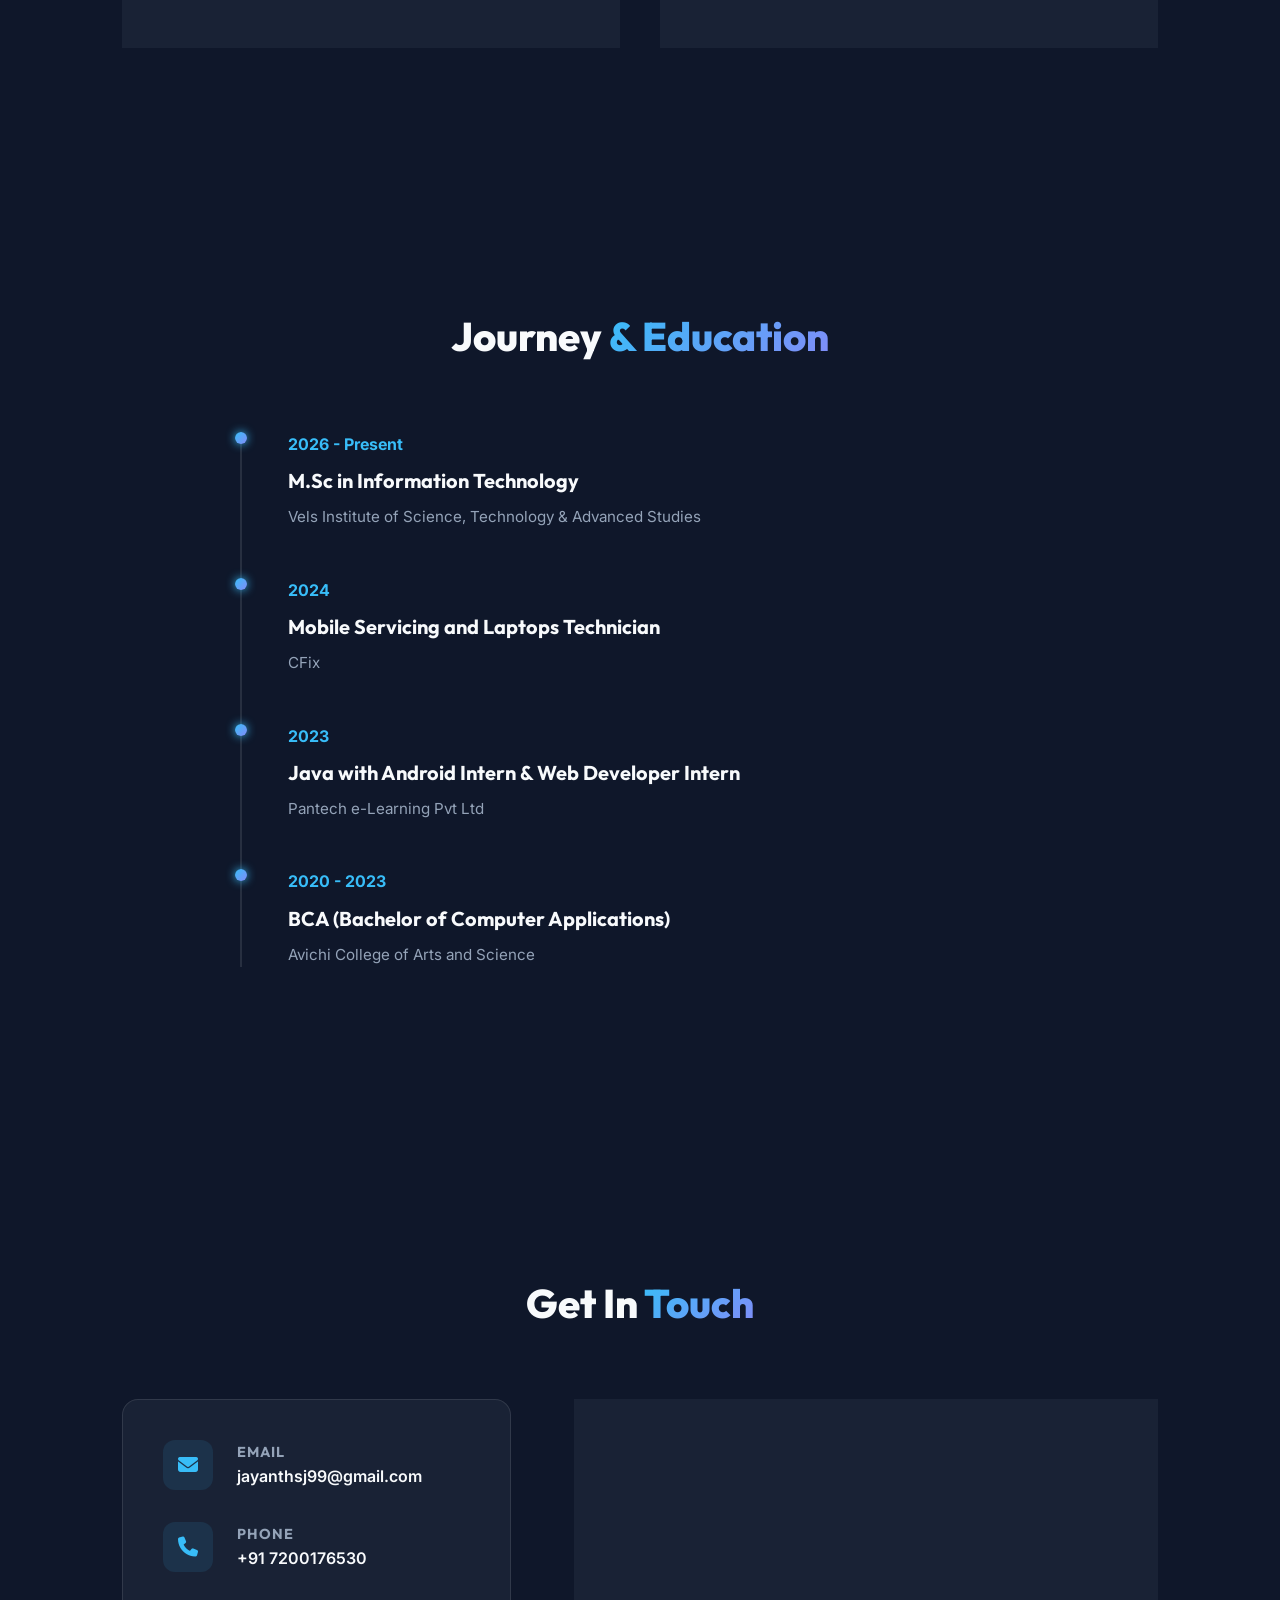
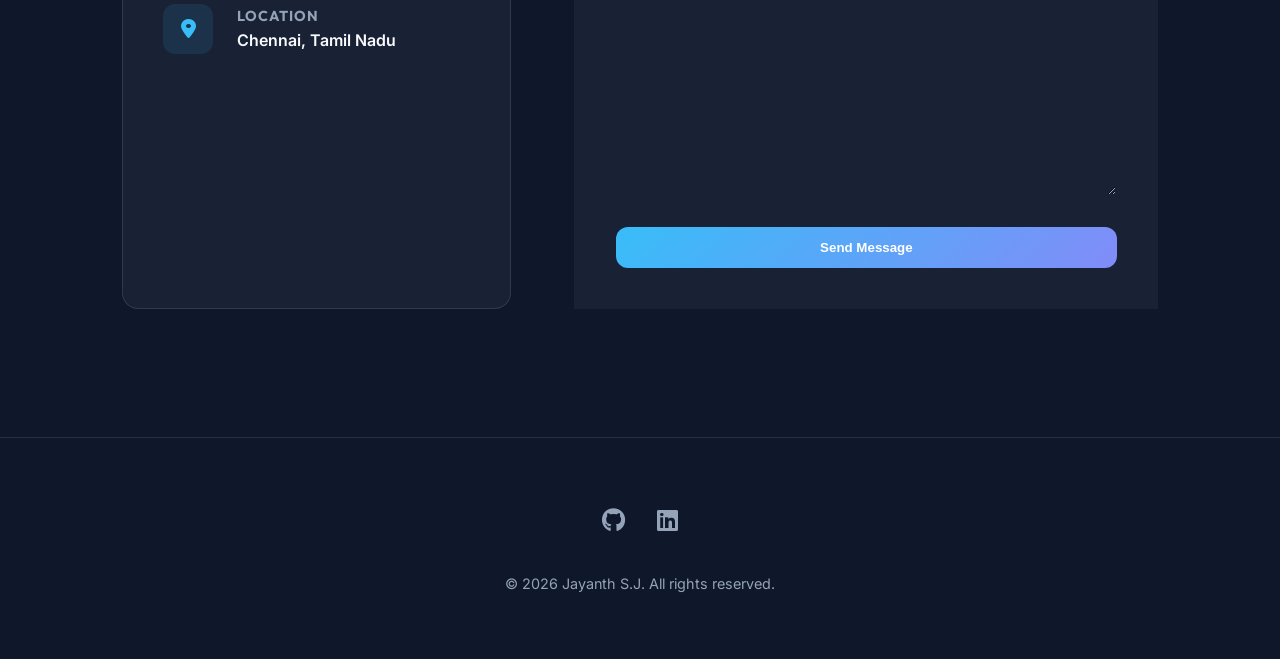
==== commit f9ac8539: "Add 2024 CFix mobile/laptop servicing experience and update internship details" ====
--- a/index.html
+++ b/index.html
@@ -188,8 +188,13 @@
                     <p class="timeline-inst">Vels Institute of Science, Technology & Advanced Studies</p>
                 </div>
                 <div class="timeline-item">
+                    <span class="timeline-date">2024</span>
+                    <h3 class="timeline-title">Mobile Servicing and Laptops Technician</h3>
+                    <p class="timeline-inst">CFix</p>
+                </div>
+                <div class="timeline-item">
                     <span class="timeline-date">2023</span>
-                    <h3 class="timeline-title">Java with Android Intern</h3>
+                    <h3 class="timeline-title">Java with Android Intern & Web Developer Intern</h3>
                     <p class="timeline-inst">Pantech e-Learning Pvt Ltd</p>
                 </div>
                 <div class="timeline-item">
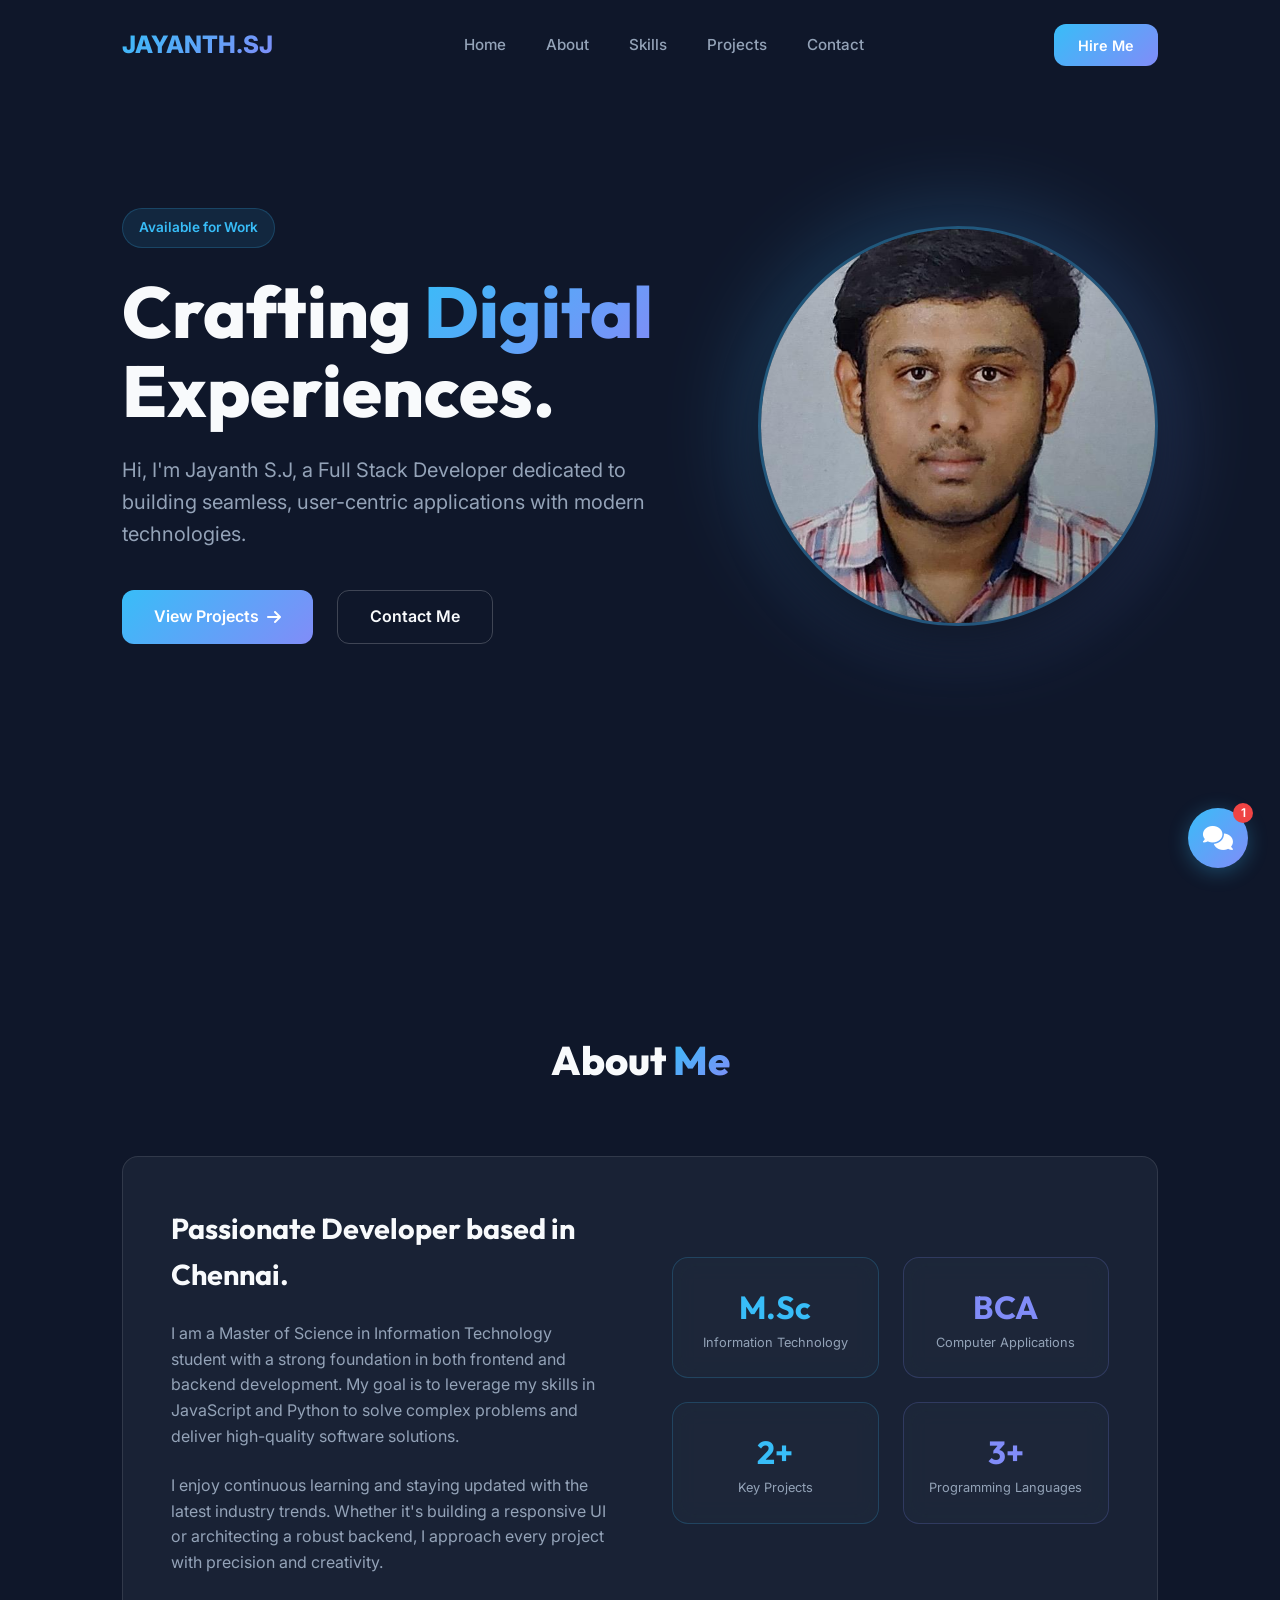
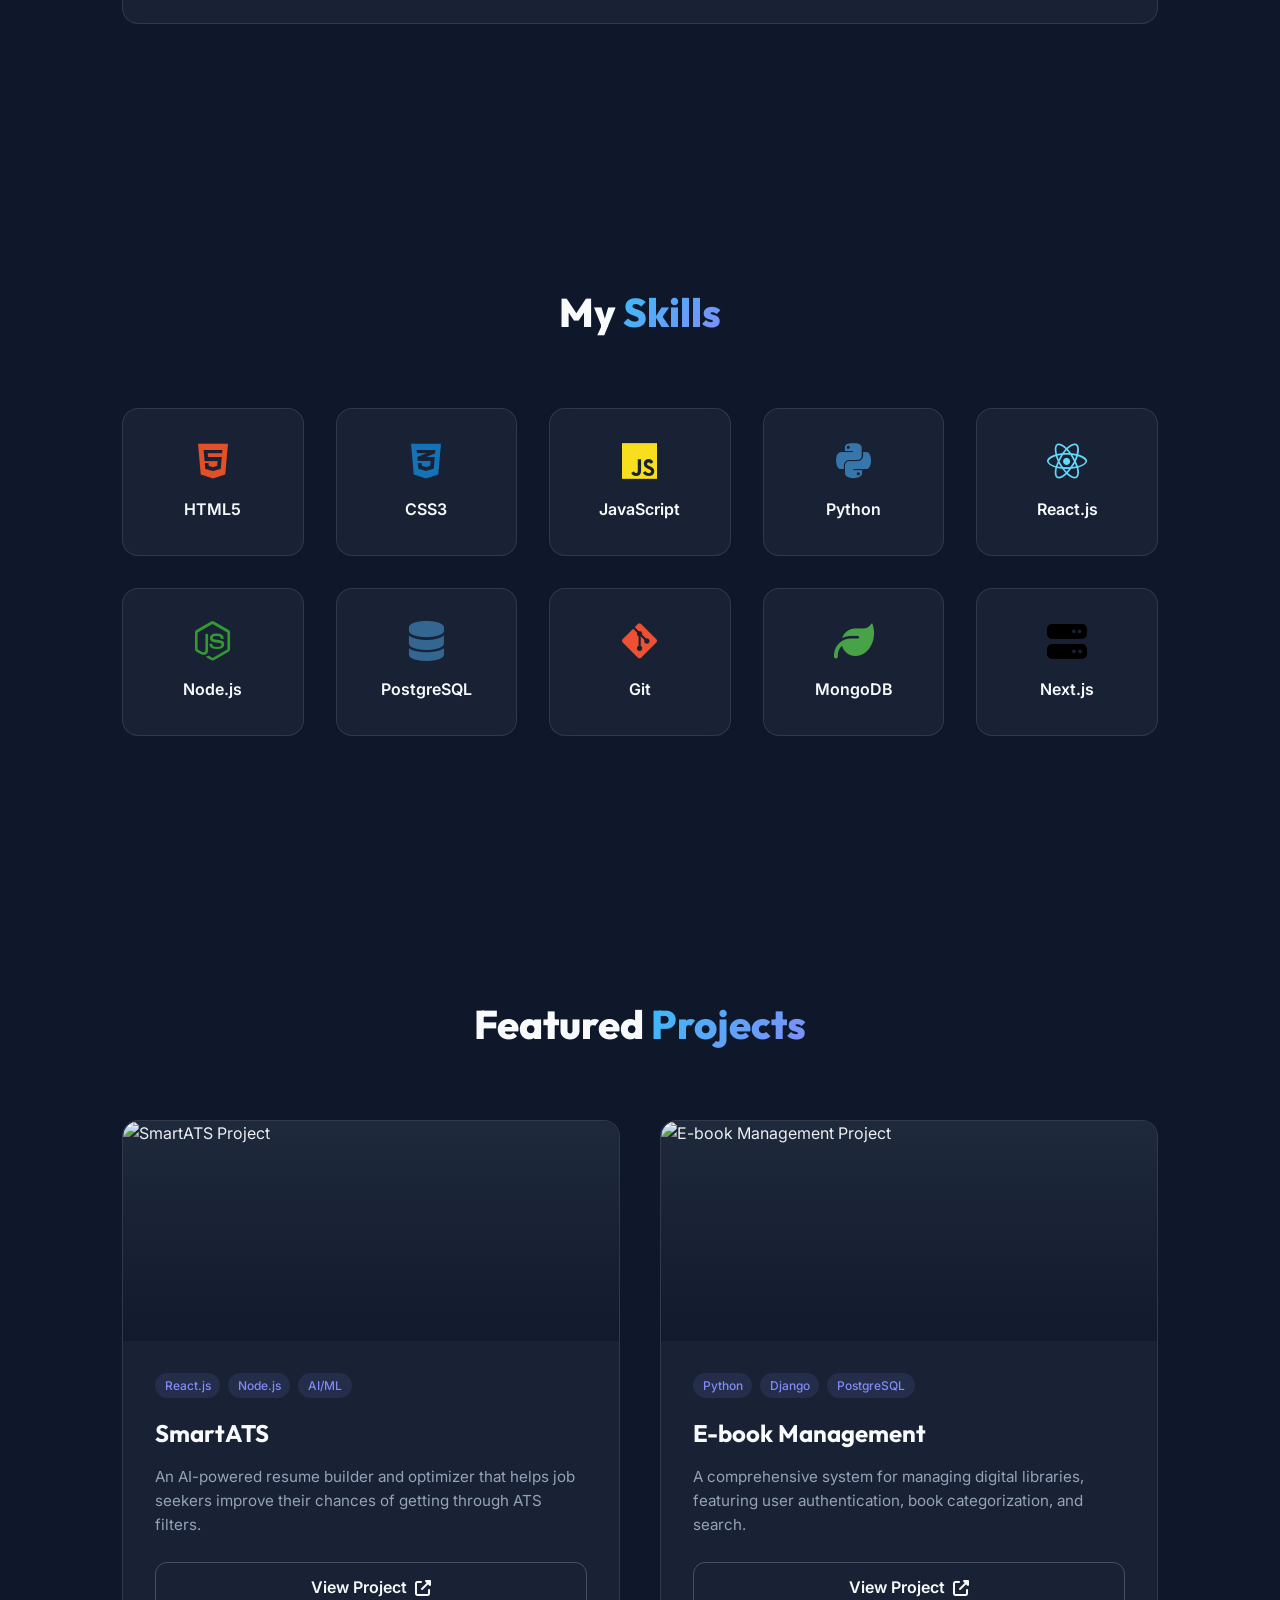
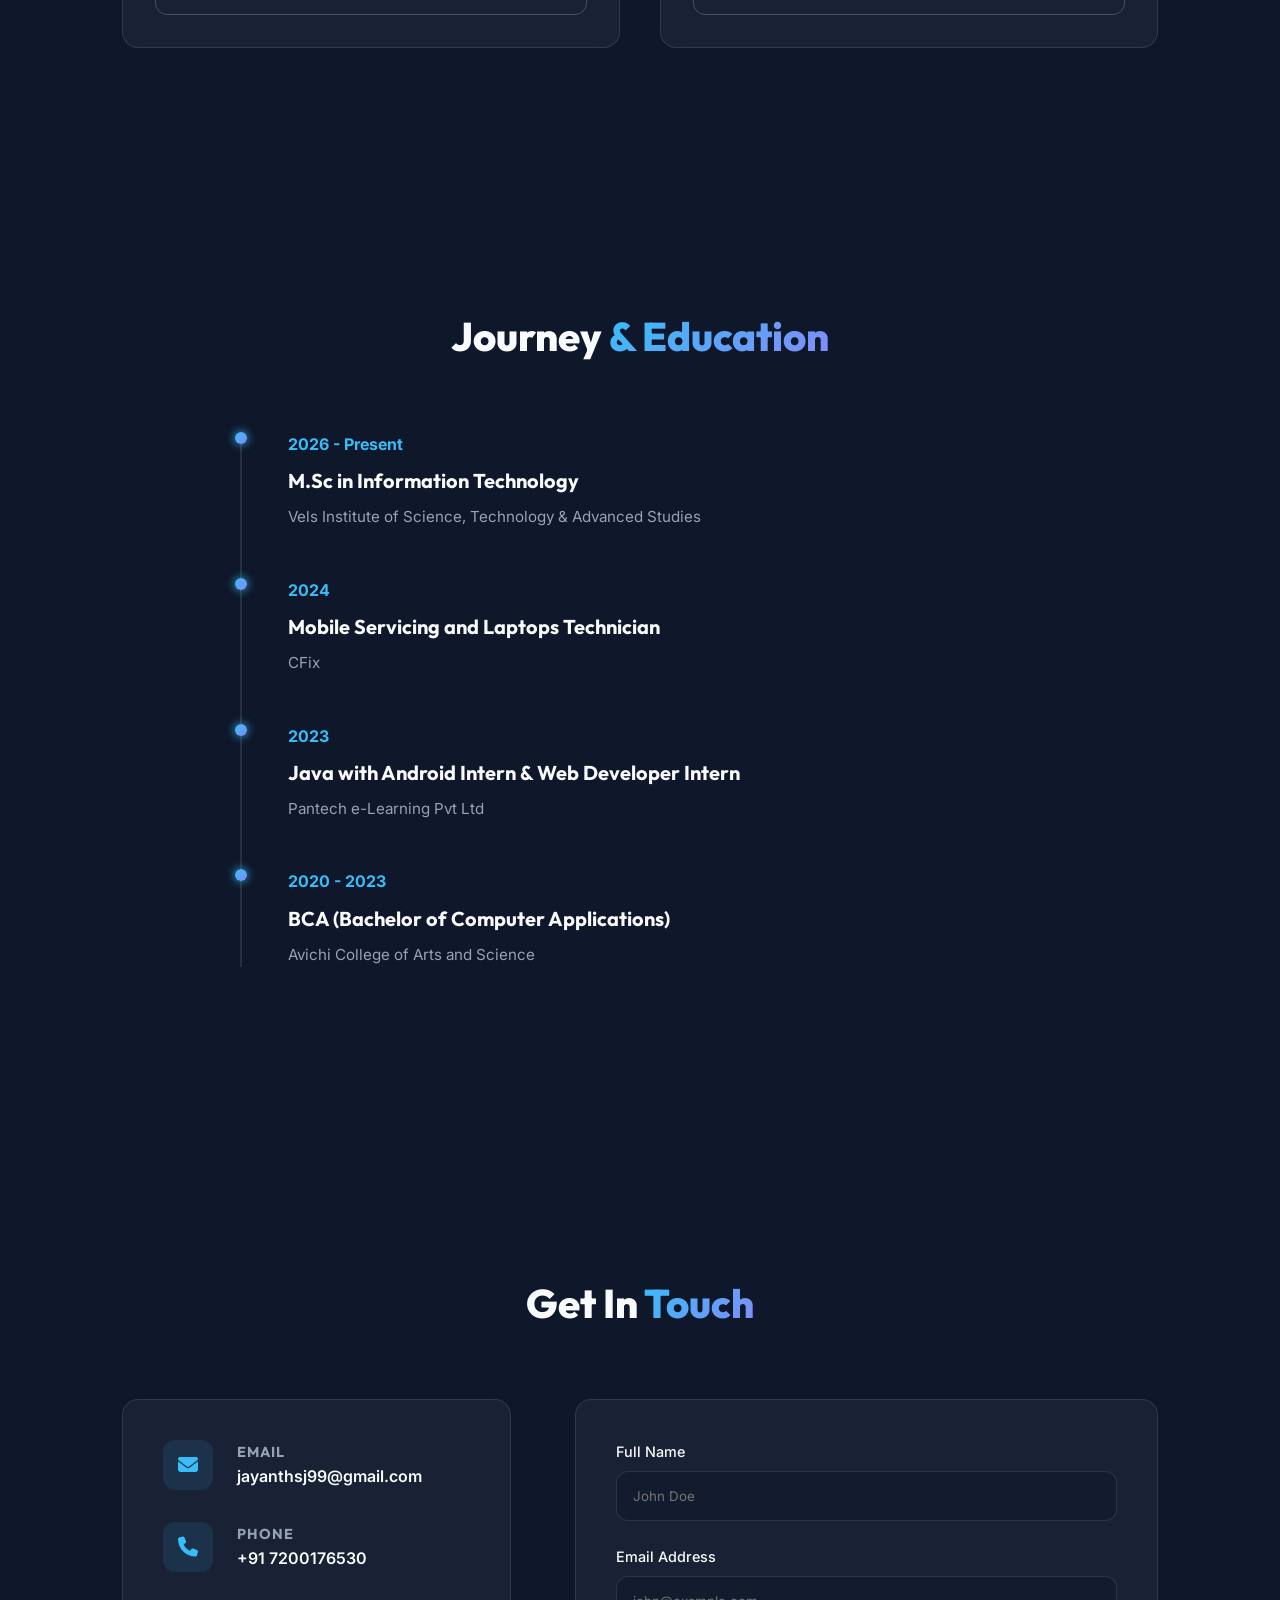
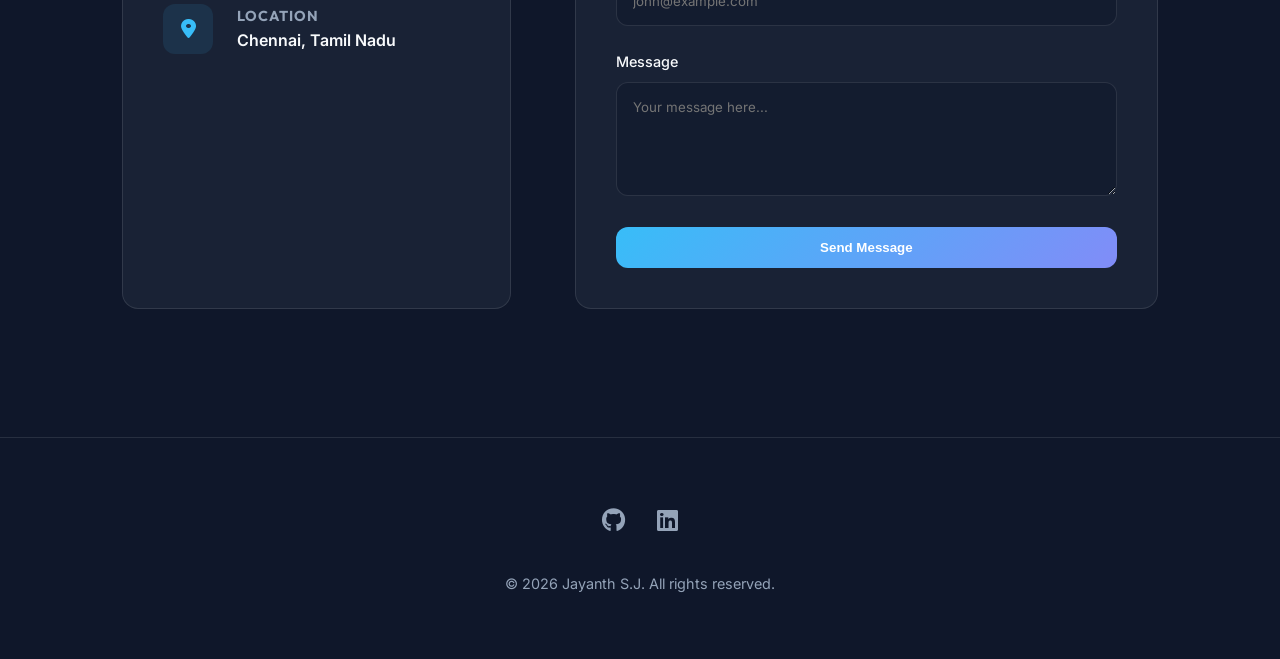
==== commit 72702e4d: "Add HTML5 and CSS3 skills to portfolio and chatbot" ====
--- a/index.html
+++ b/index.html
@@ -95,6 +95,14 @@
             <h2 class="section-title">My <span>Skills</span></h2>
             <div class="skills-grid">
                 <div class="glass skill-card">
+                    <i class="fab fa-html5 skill-icon" style="color: #e34f26;"></i>
+                    <p class="skill-name">HTML5</p>
+                </div>
+                <div class="glass skill-card">
+                    <i class="fab fa-css3-alt skill-icon" style="color: #1572b6;"></i>
+                    <p class="skill-name">CSS3</p>
+                </div>
+                <div class="glass skill-card">
                     <i class="fab fa-js skill-icon" style="color: #f7df1e;"></i>
                     <p class="skill-name">JavaScript</p>
                 </div>
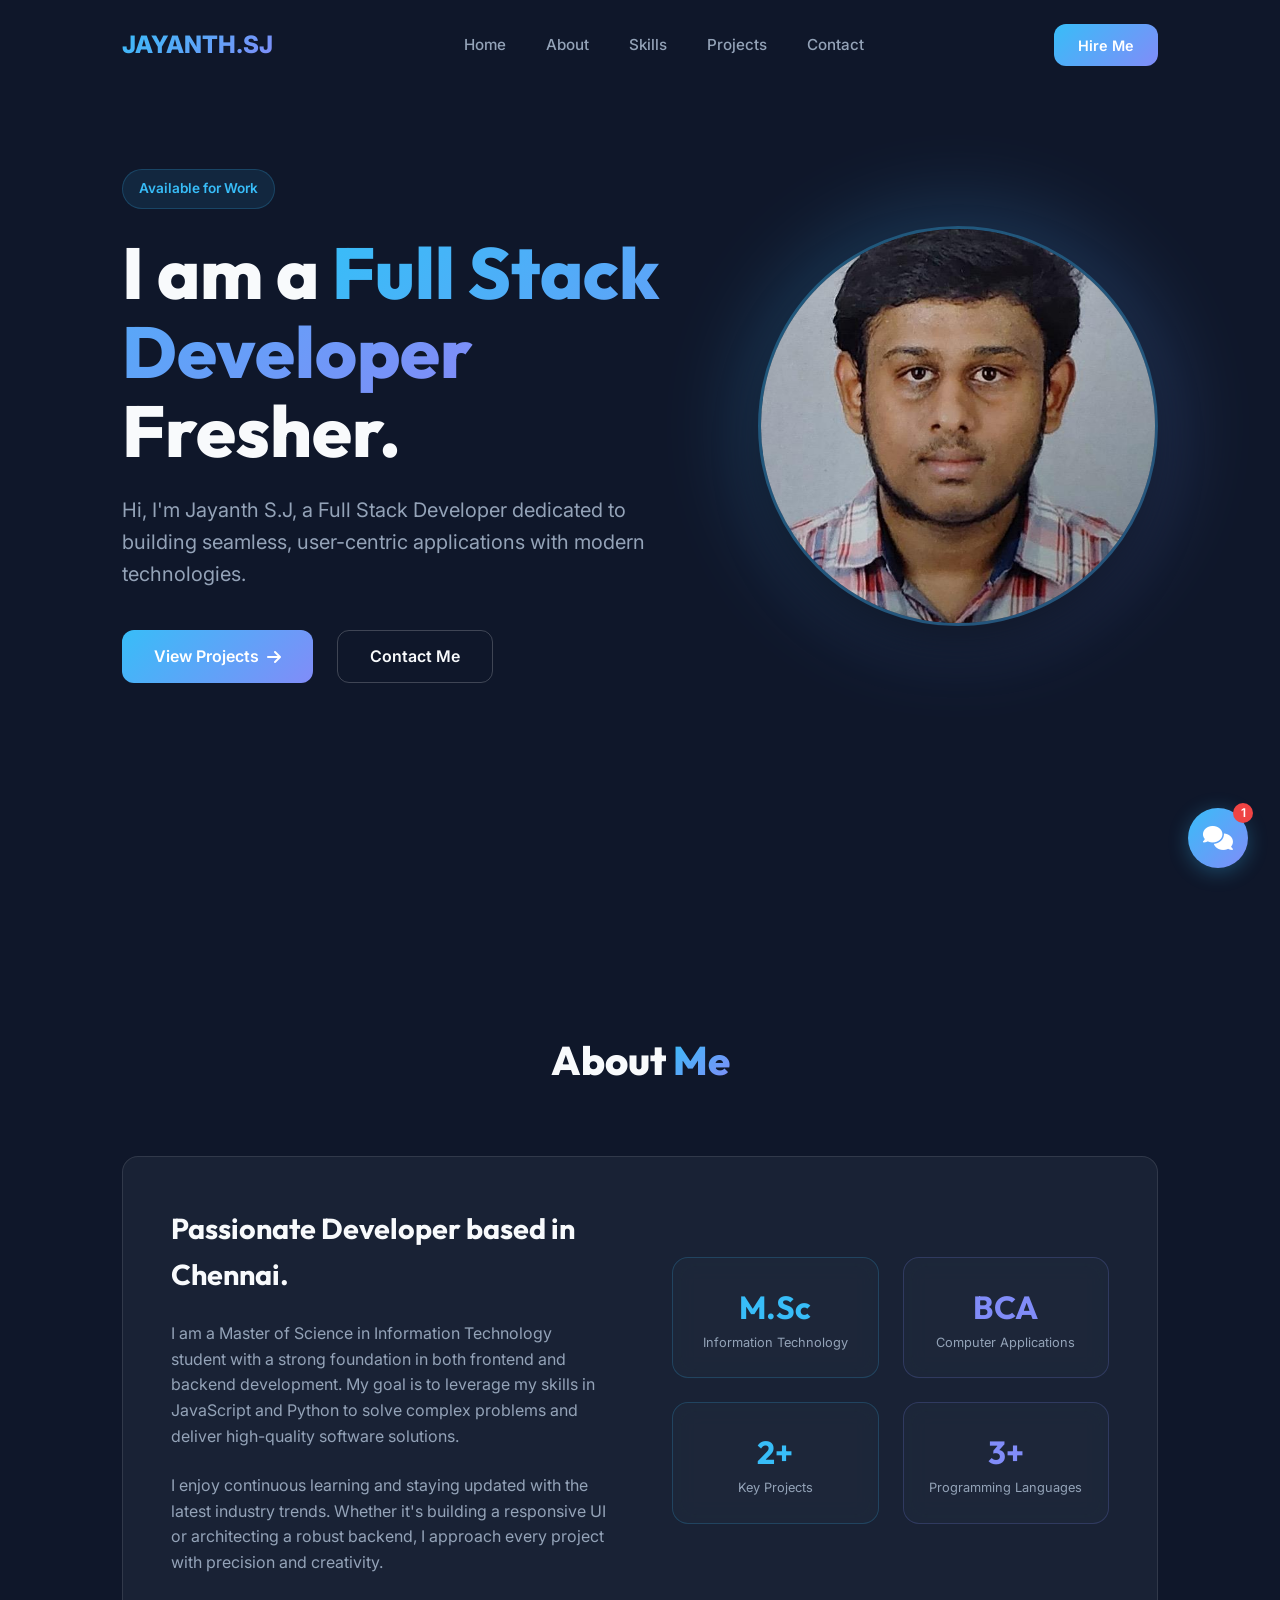
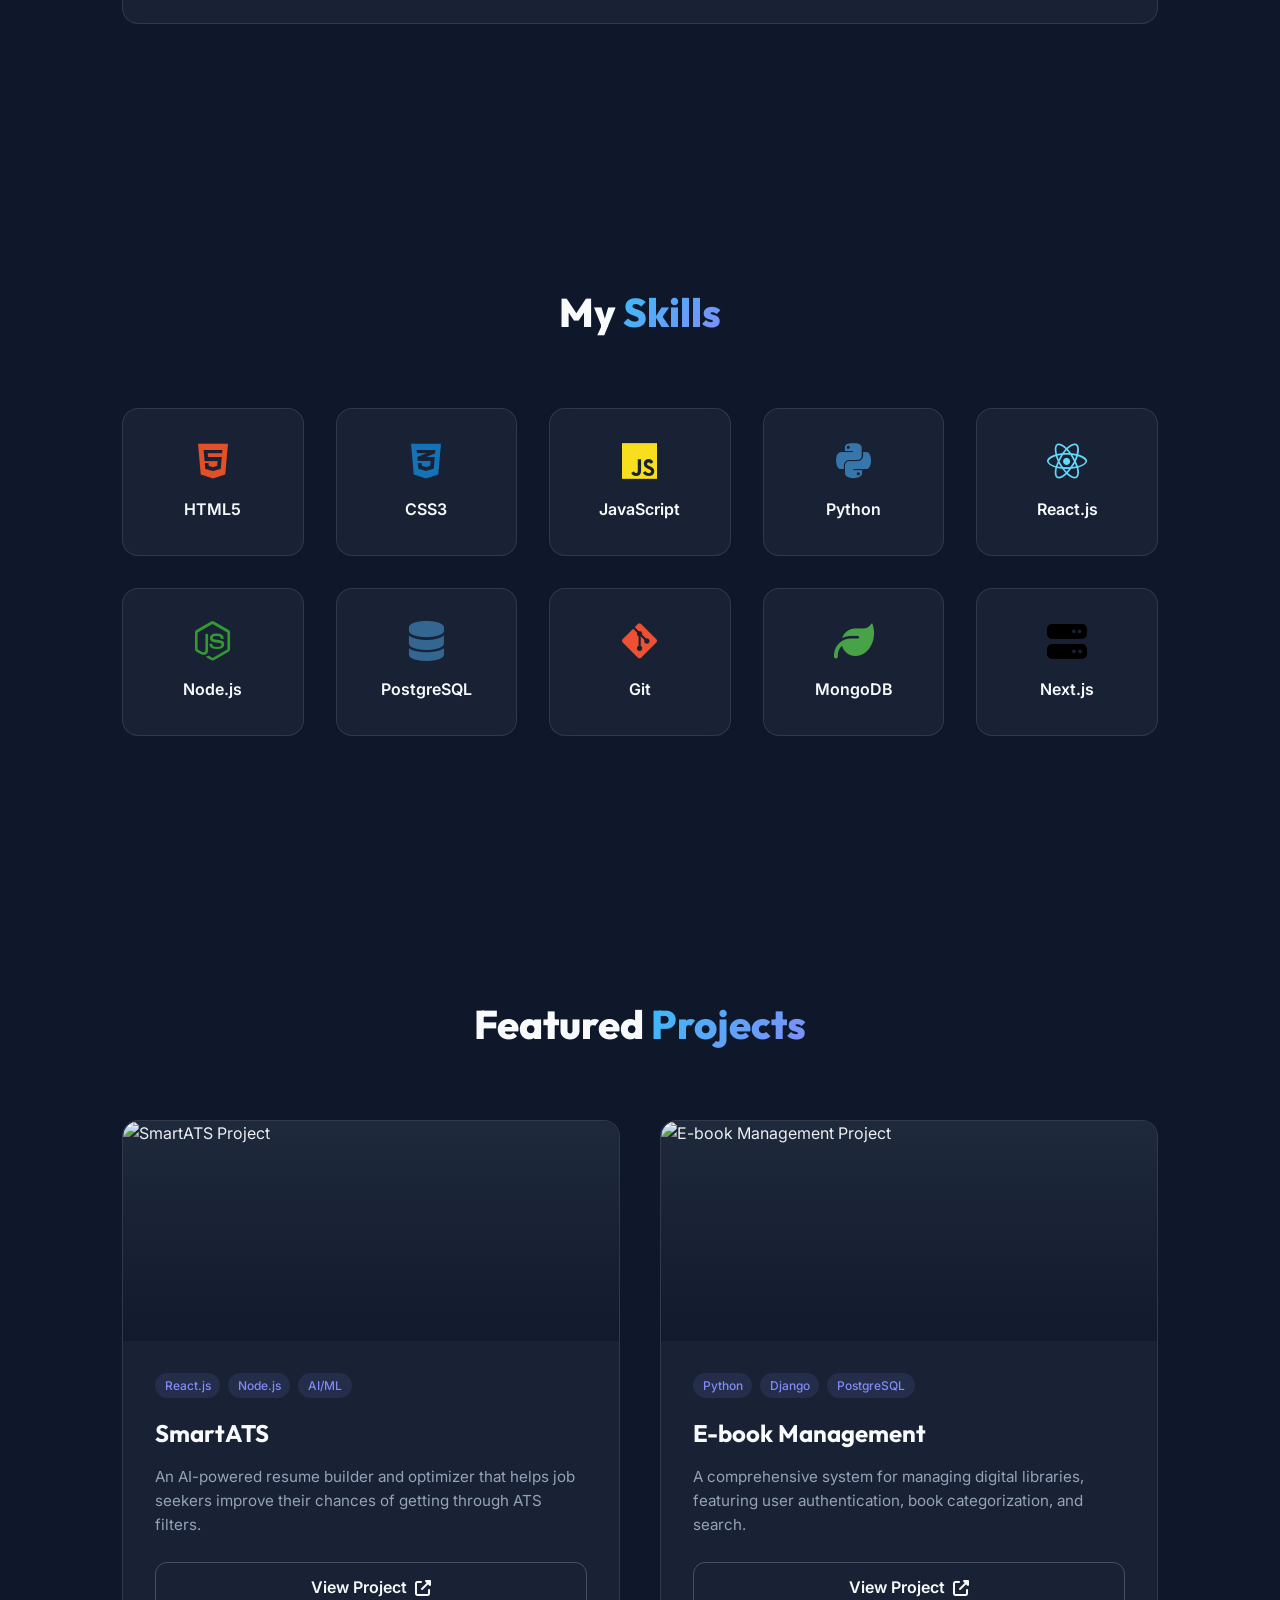
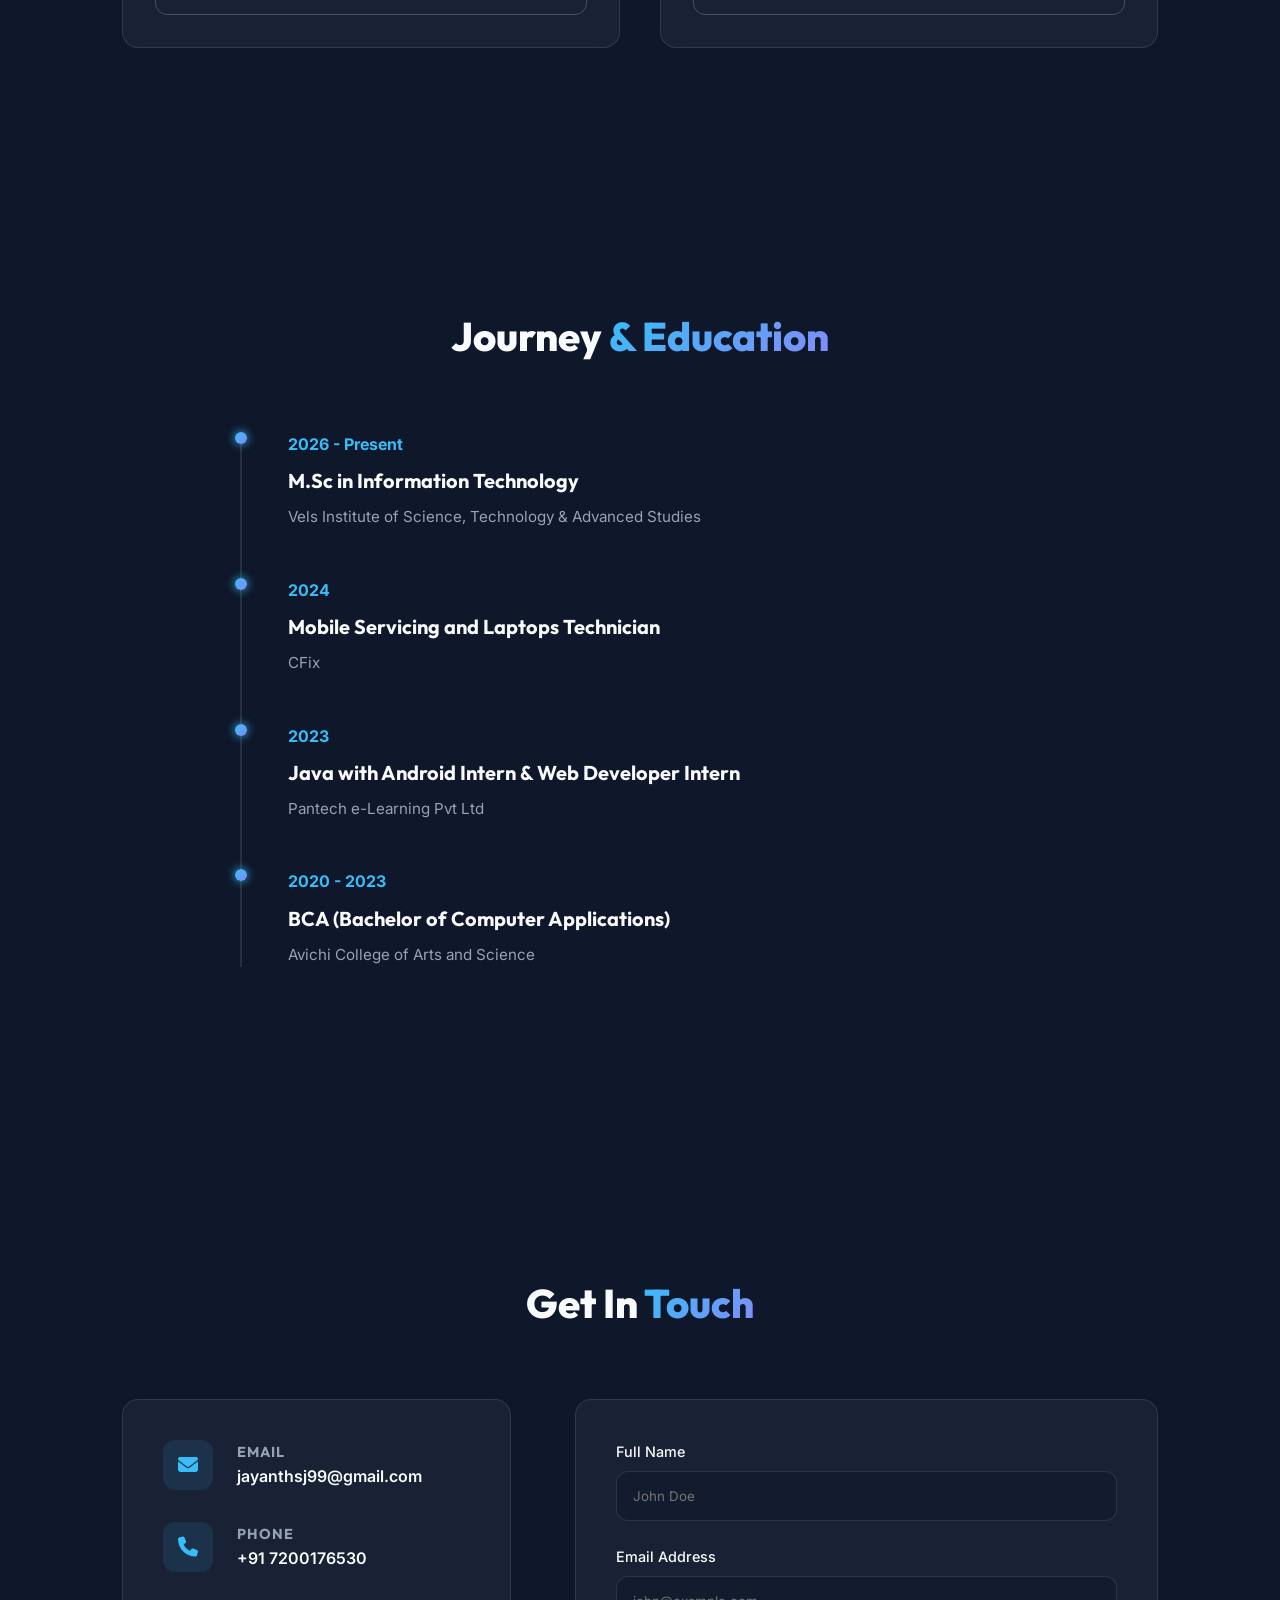
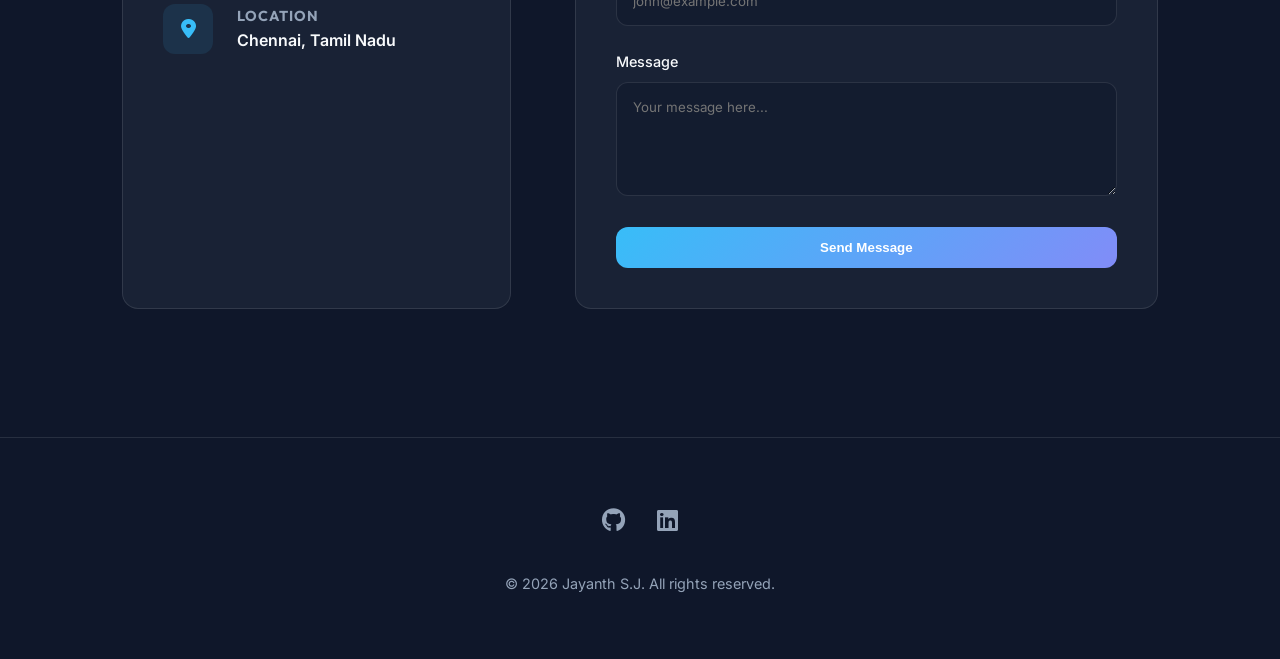
==== commit ec68ea7e: "Update hero title to 'I am a Full Stack Developer Fresher'" ====
--- a/index.html
+++ b/index.html
@@ -38,7 +38,7 @@
             <div class="hero-content">
                 <div class="hero-text">
                     <span class="badge">Available for Work</span>
-                    <h1 class="hero-title">Crafting <span style="background: var(--gradient); -webkit-background-clip: text; -webkit-text-fill-color: transparent;">Digital</span> Experiences.</h1>
+                    <h1 class="hero-title">I am a <span style="background: var(--gradient); -webkit-background-clip: text; -webkit-text-fill-color: transparent;">Full Stack Developer</span> Fresher.</h1>
                     <p class="hero-subtitle">Hi, I'm Jayanth S.J, a Full Stack Developer dedicated to building seamless, user-centric applications with modern technologies.</p>
                     <div class="cta-group">
                         <a href="#projects" class="btn btn-primary">View Projects <i class="fas fa-arrow-right"></i></a>
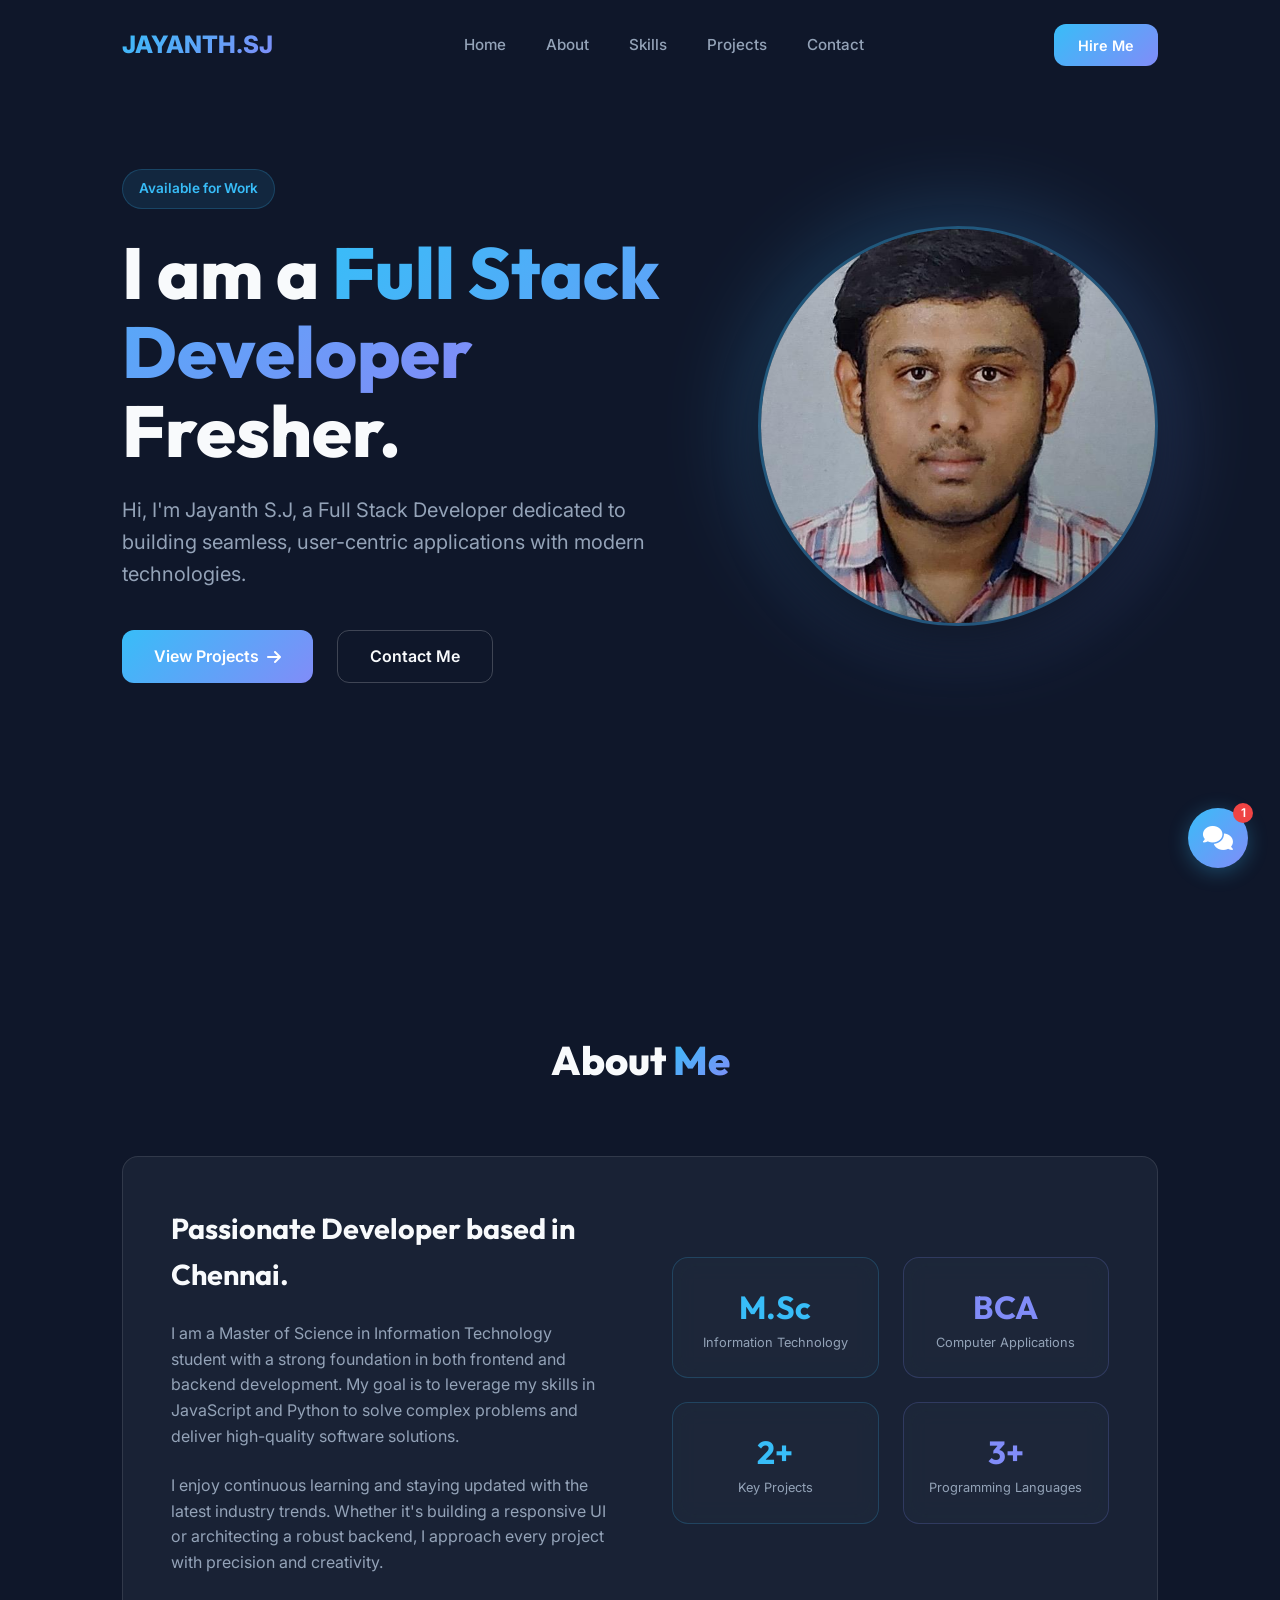
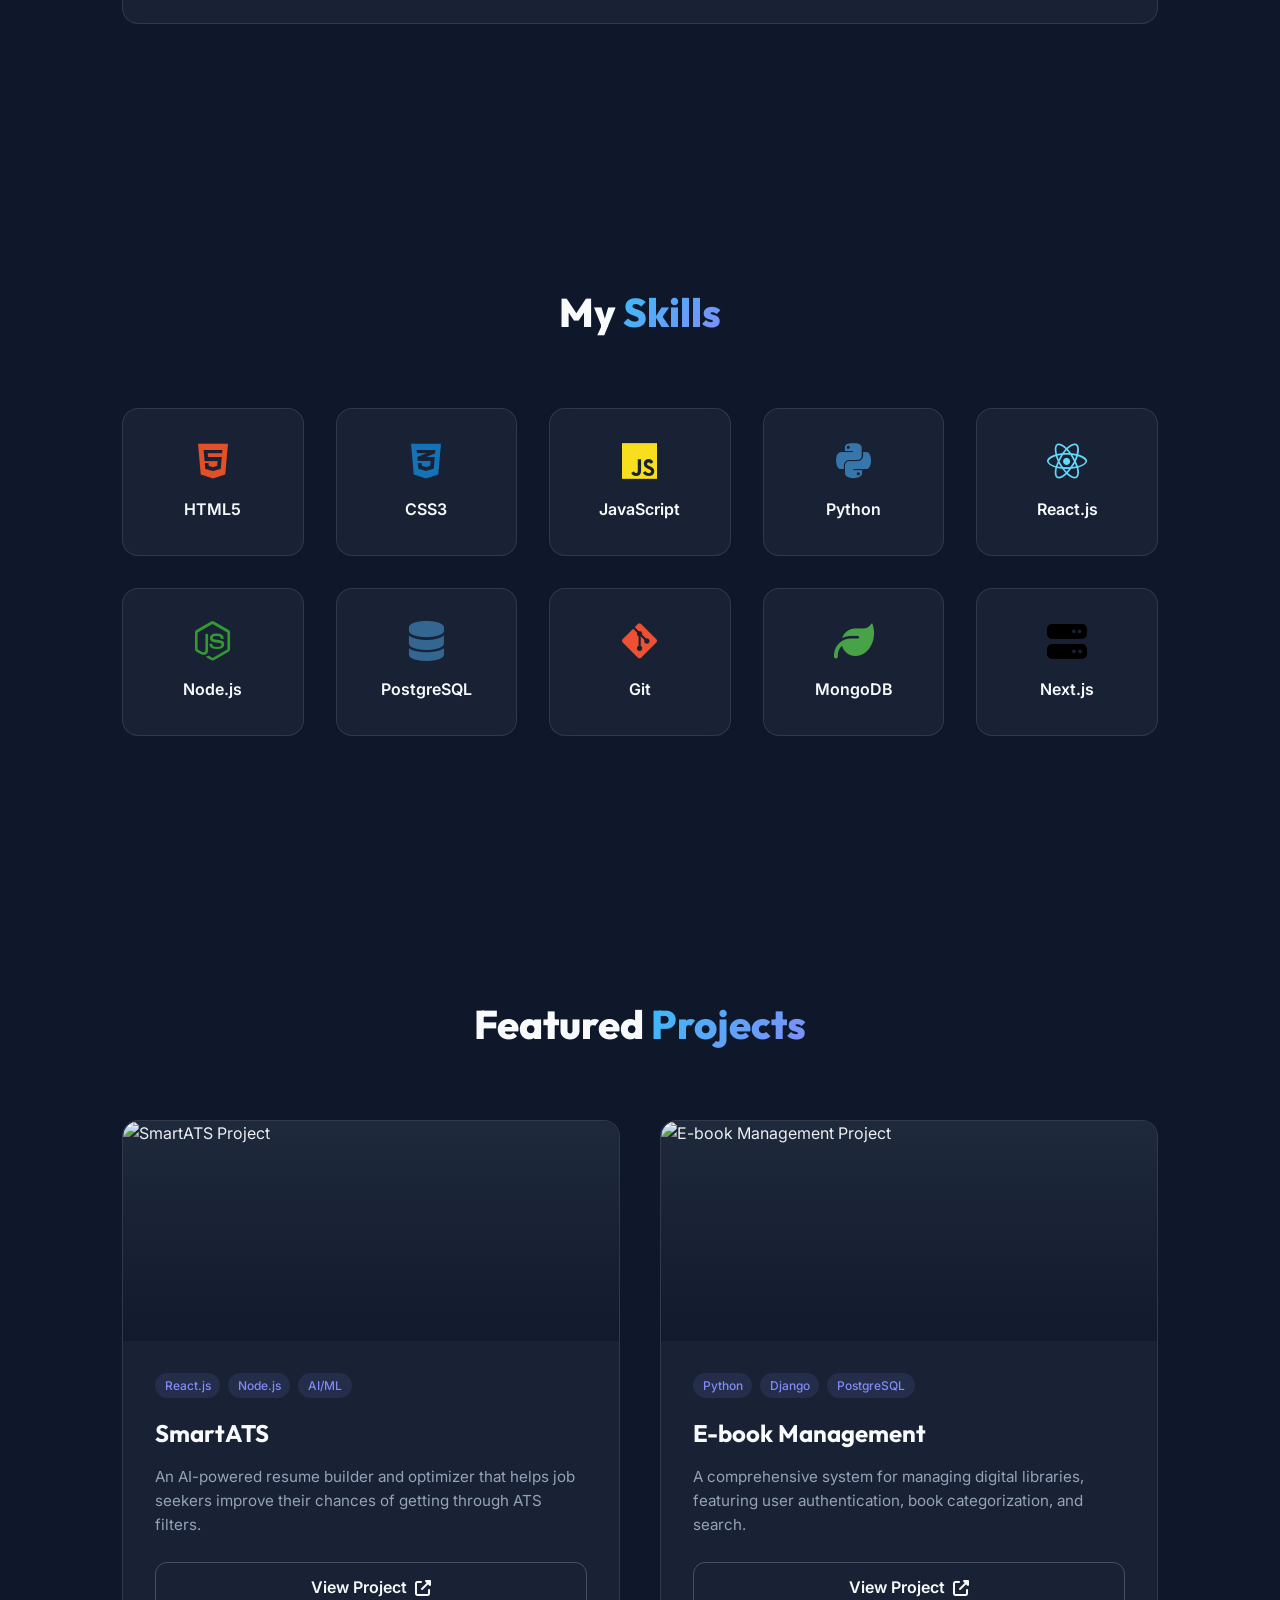
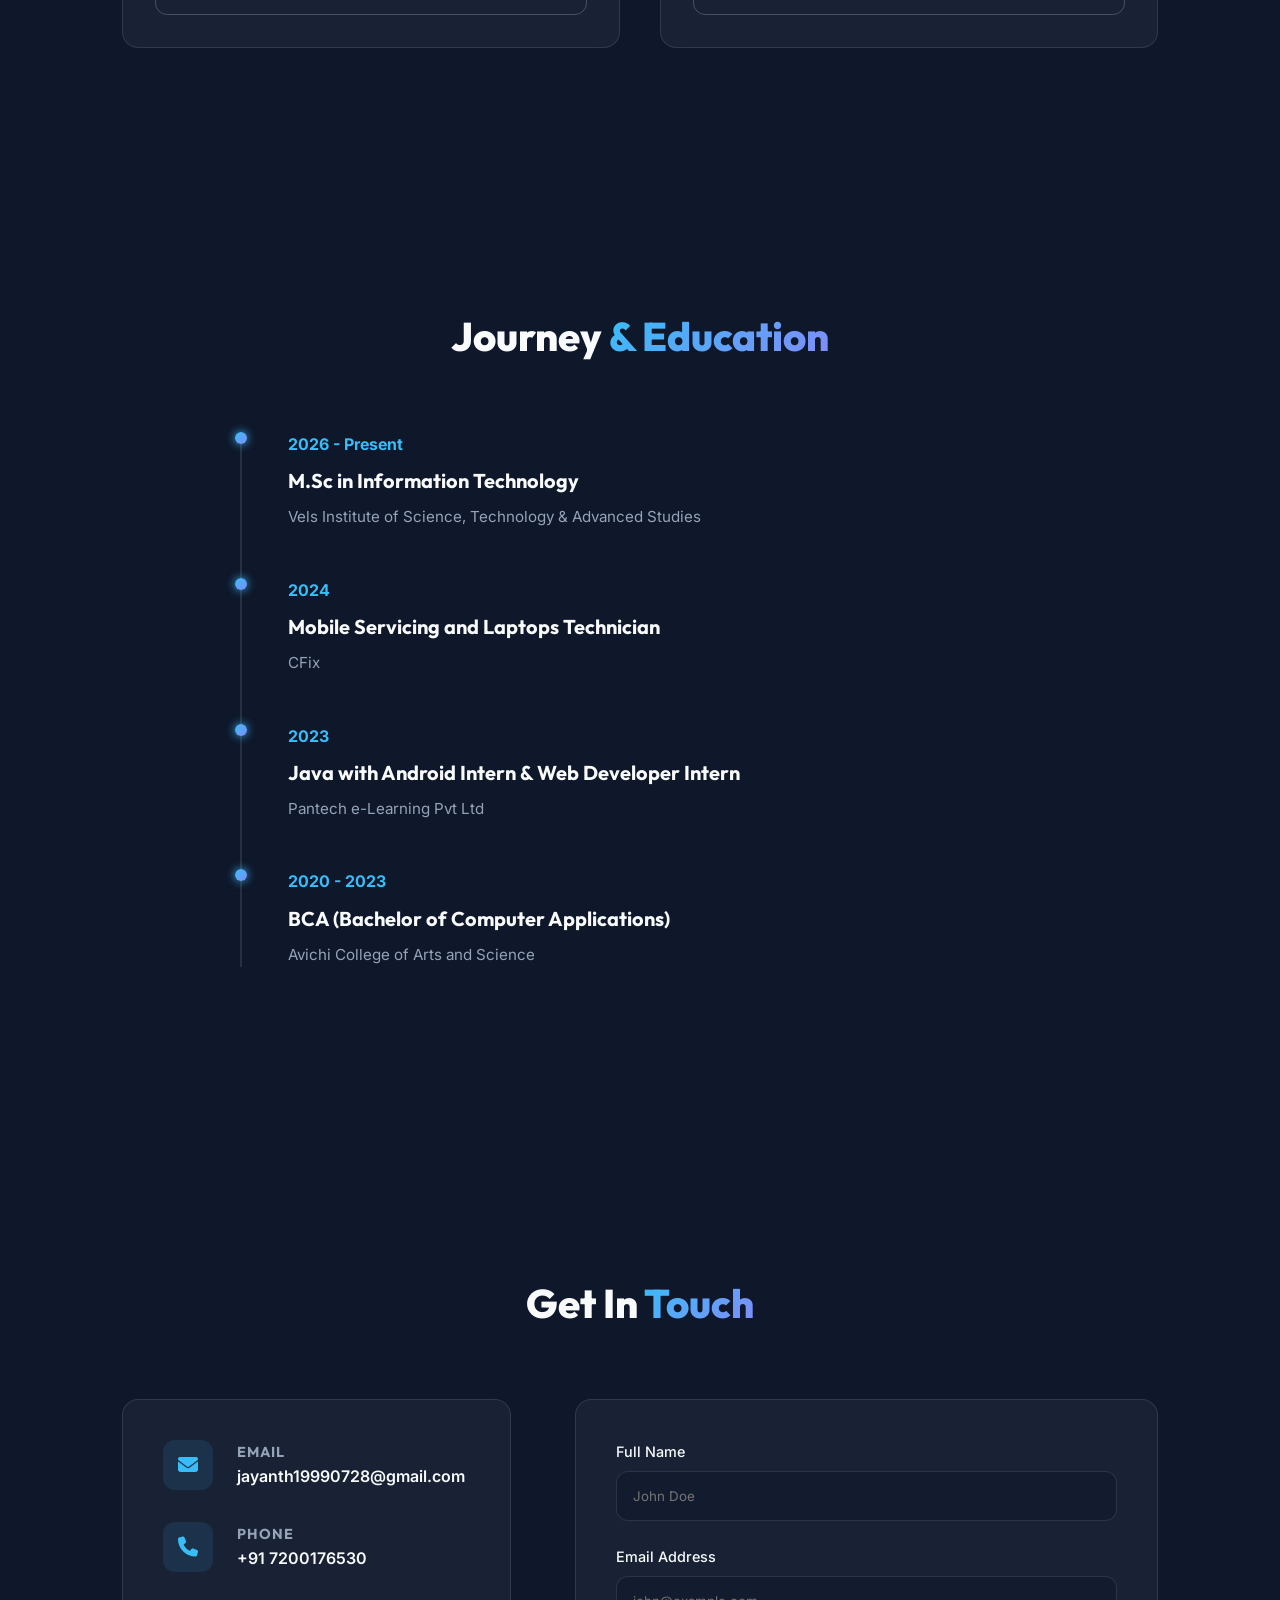
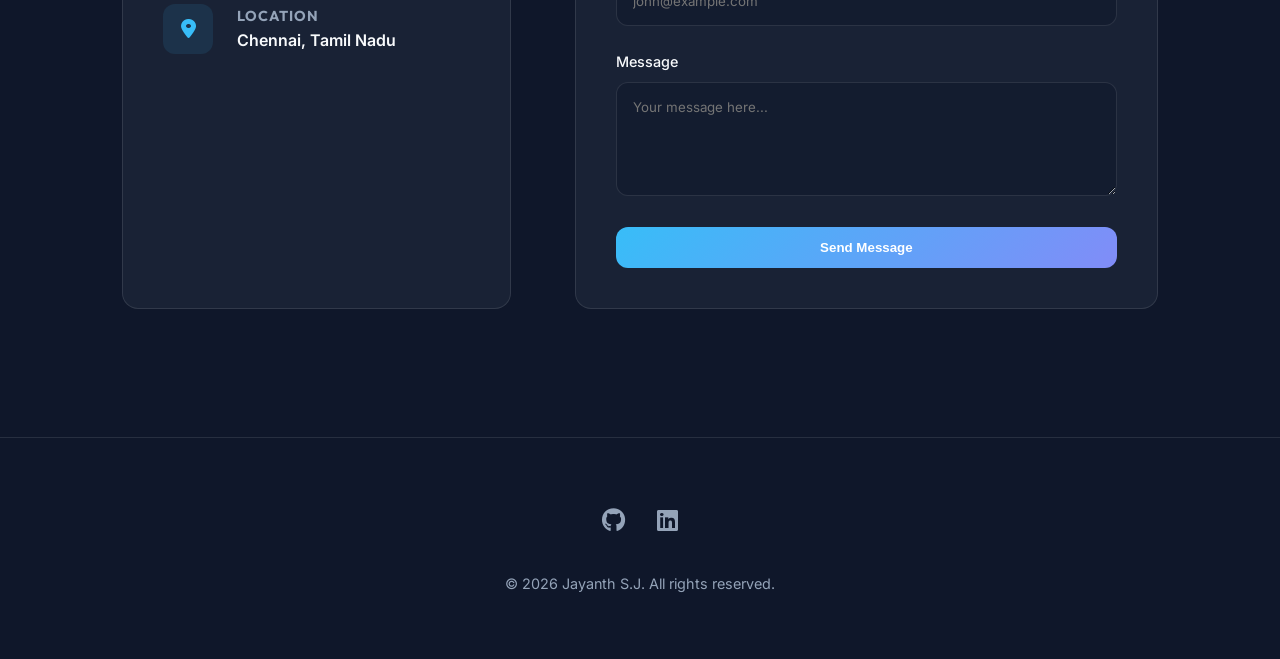
==== commit 364d04f7: "Update email address to jayanth19990728@gmail.com" ====
--- a/index.html
+++ b/index.html
@@ -224,7 +224,7 @@
                         <div class="info-icon"><i class="fas fa-envelope"></i></div>
                         <div class="info-text">
                             <h4>Email</h4>
-                            <p>jayanthsj99@gmail.com</p>
+                            <p>jayanth19990728@gmail.com</p>
                         </div>
                     </div>
                     <div class="info-item">
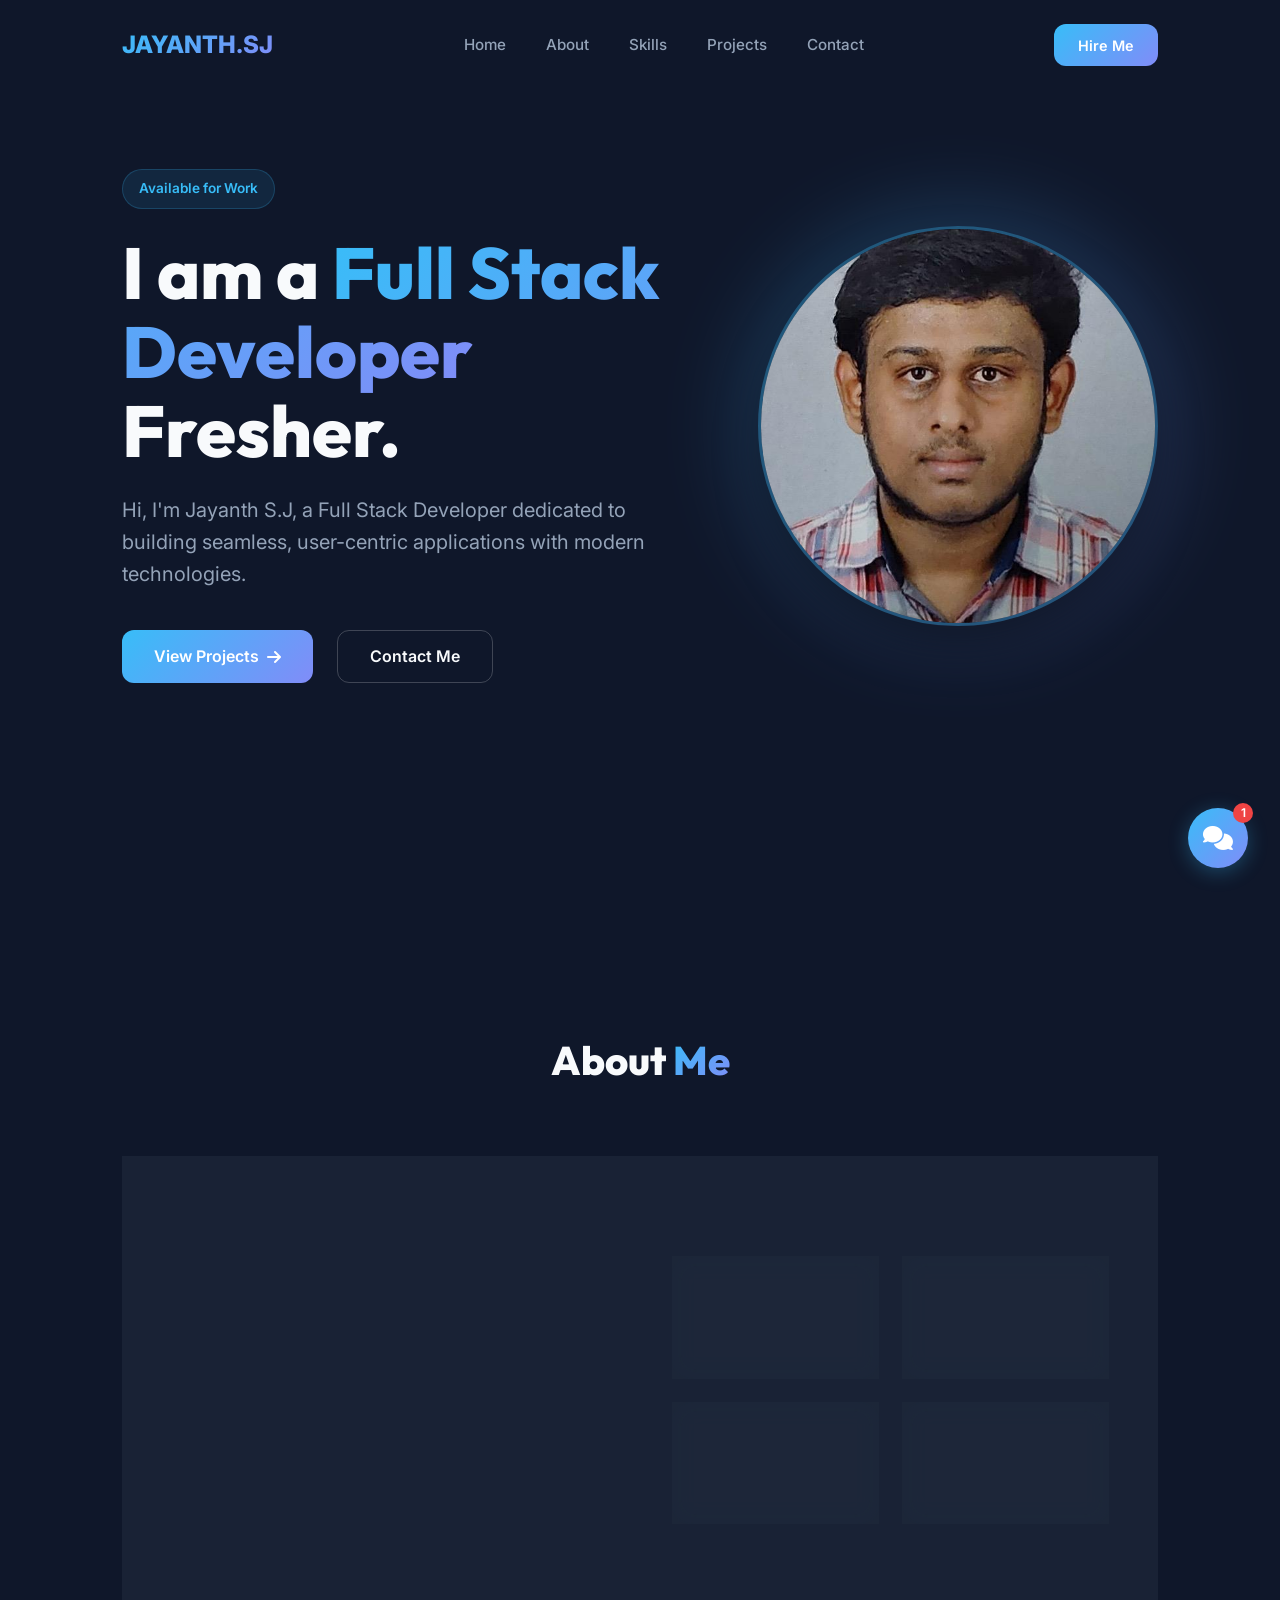
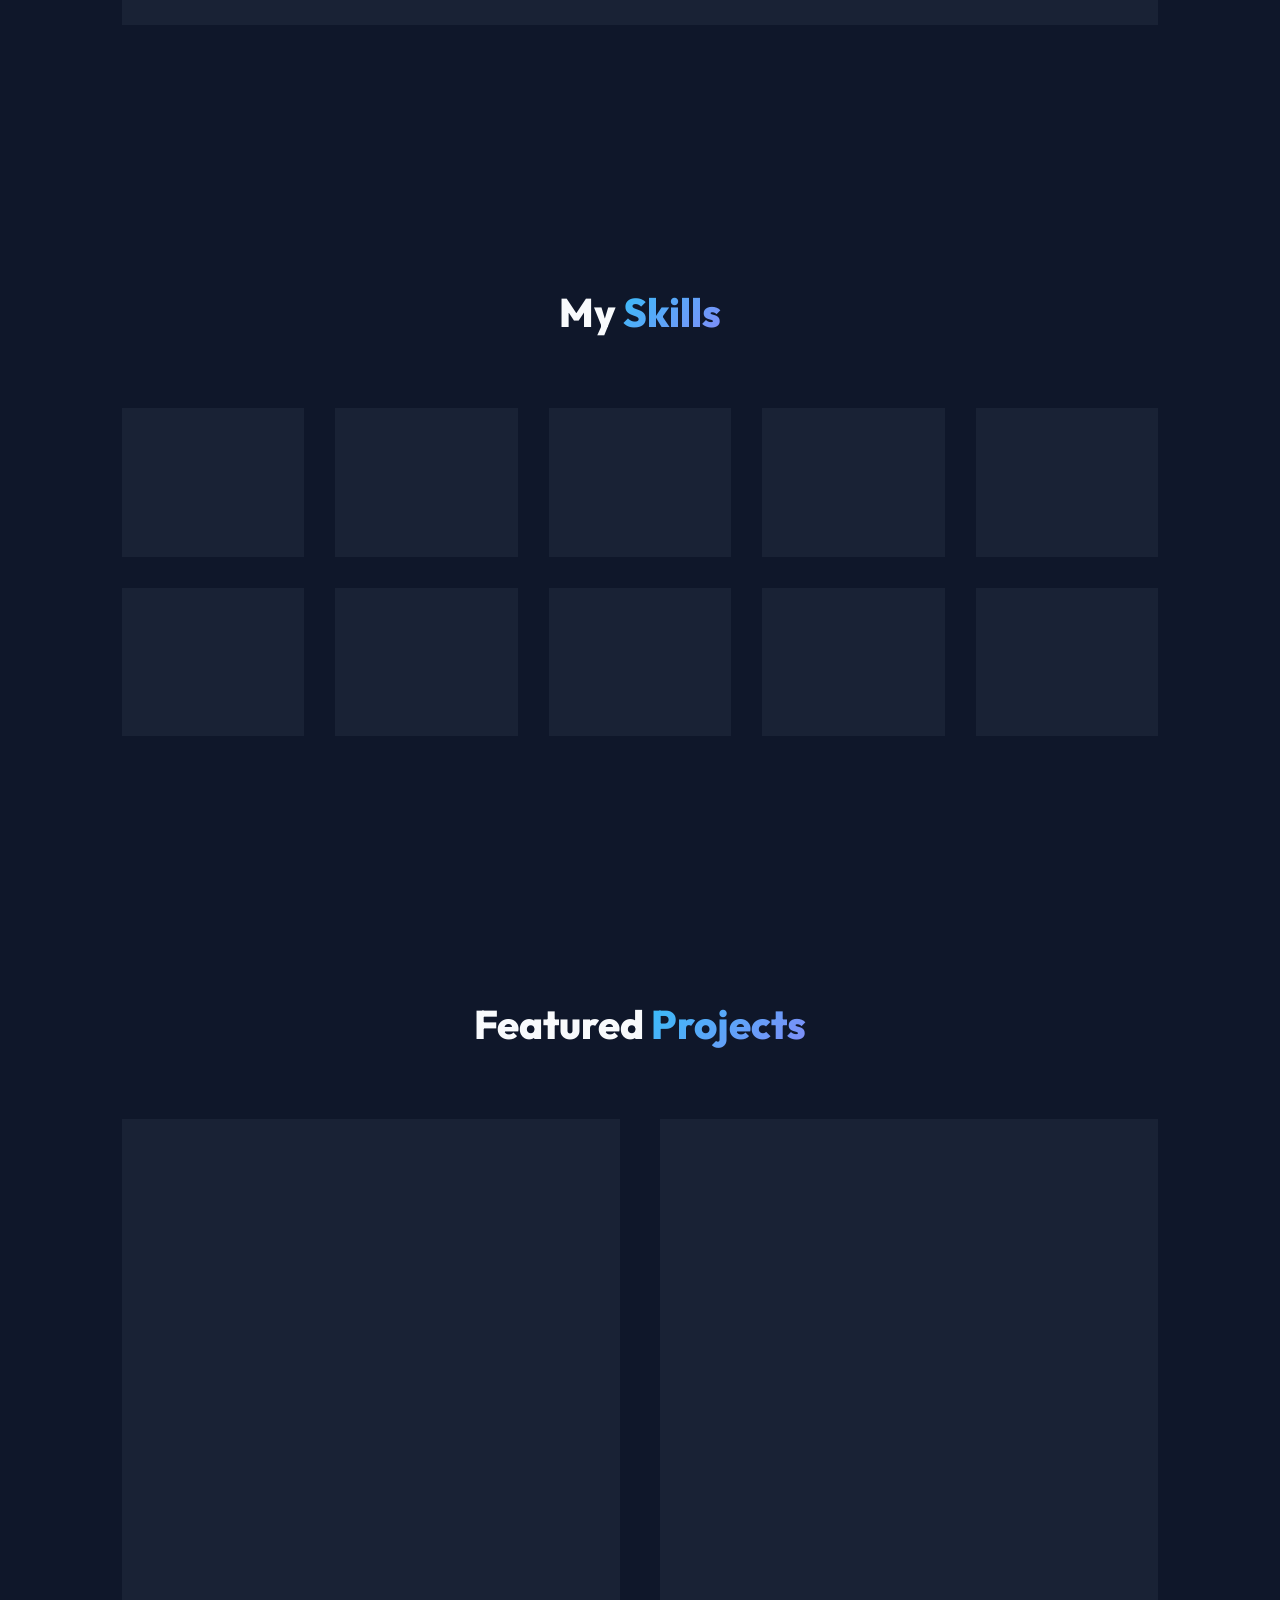
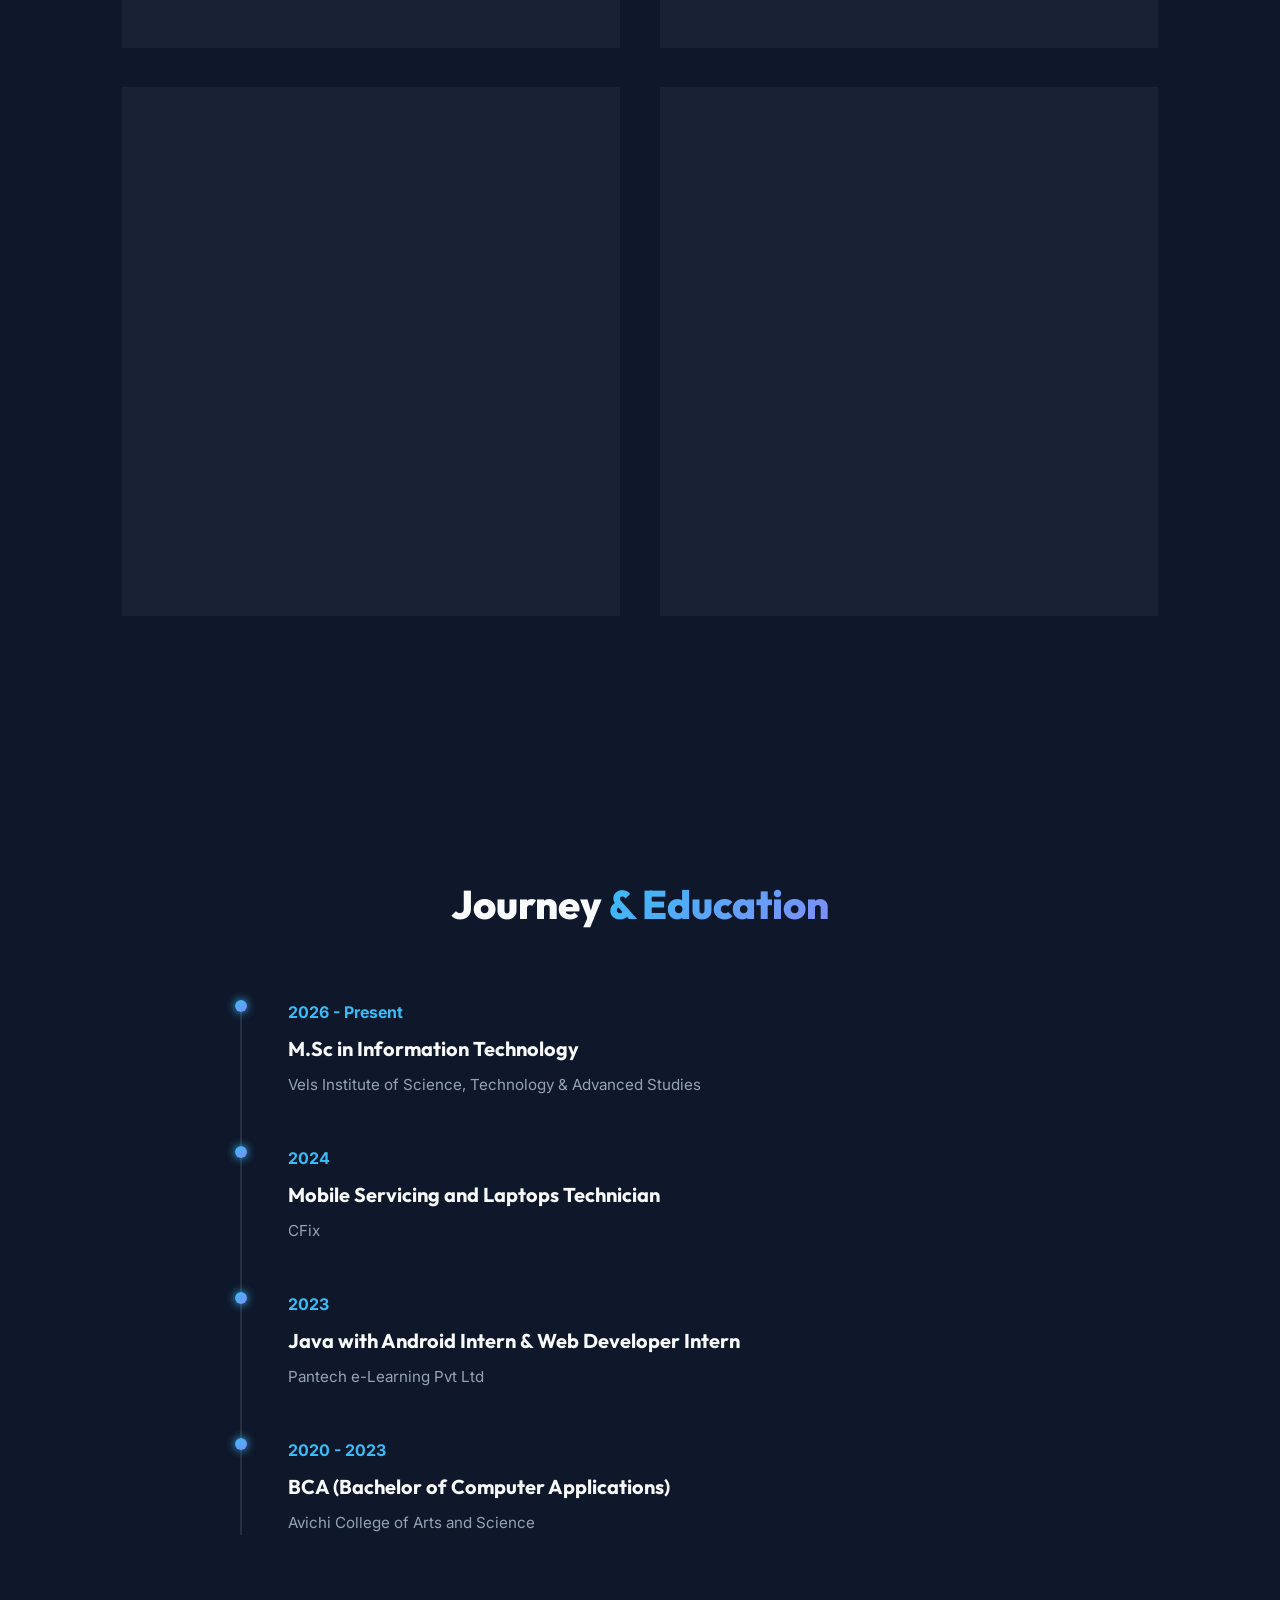
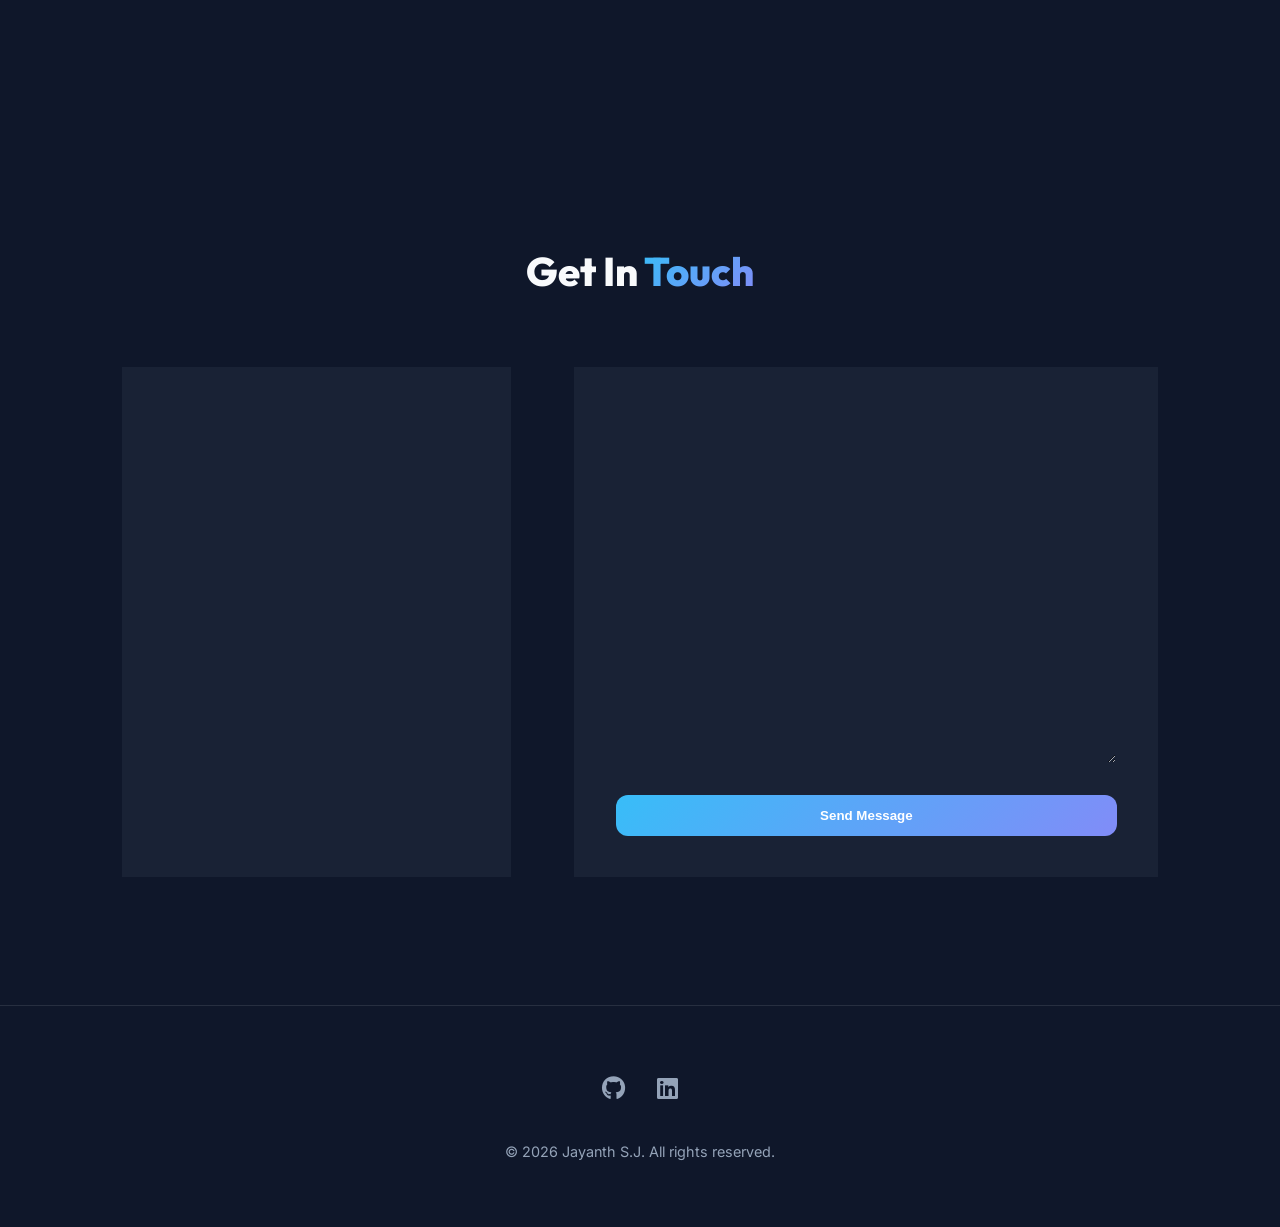
==== commit 6b336a16: "Update portfolio with latest changes" ====
--- a/index.html
+++ b/index.html
@@ -181,6 +181,44 @@
                         <a href="#" class="btn btn-outline" style="width: 100%; justify-content: center;">View Project <i class="fas fa-external-link-alt"></i></a>
                     </div>
                 </div>
+                <!-- Project 3 -->
+                <div class="glass project-card">
+                    <div class="project-img">
+                        <img src="https://images.unsplash.com/photo-1516321318423-f06f85e504b3?ixlib=rb-4.0.3&auto=format&fit=crop&w=1000&q=80" alt="Smart Learning Project" />
+                        <div class="project-overlay">
+                            <i class="fas fa-brain"></i>
+                        </div>
+                    </div>
+                    <div class="project-info">
+                        <div class="project-tags">
+                            <span class="tag">React.js</span>
+                            <span class="tag">AI Integration</span>
+                            <span class="tag">Tailwind CSS</span>
+                        </div>
+                        <h3 class="project-title">Smart Learning</h3>
+                        <p class="project-desc">An AI-powered learning platform with an integrated chatbot and interactive study modules to enhance the learning experience.</p>
+                        <a href="https://github.com/Jayanth-official/Learn-Smarter-with-AI" target="_blank" rel="noopener noreferrer" class="btn btn-outline" style="width: 100%; justify-content: center;">View Project <i class="fas fa-external-link-alt"></i></a>
+                    </div>
+                </div>
+                <!-- Project 4 -->
+                <div class="glass project-card">
+                    <div class="project-img">
+                        <img src="https://images.unsplash.com/photo-1521737604893-d14cc237f11d?ixlib=rb-4.0.3&auto=format&fit=crop&w=1000&q=80" alt="Placement Website Project" />
+                        <div class="project-overlay">
+                            <i class="fas fa-graduation-cap"></i>
+                        </div>
+                    </div>
+                    <div class="project-info">
+                        <div class="project-tags">
+                            <span class="tag">React.js</span>
+                            <span class="tag">Vite</span>
+                            <span class="tag">PostgreSQL</span>
+                        </div>
+                        <h3 class="project-title">College Placement System</h3>
+                        <p class="project-desc">A comprehensive platform for college placements featuring student dashboards, administrative controls, and an integrated 3D model.</p>
+                        <a href="#" class="btn btn-outline" style="width: 100%; justify-content: center;">View Project <i class="fas fa-external-link-alt"></i></a>
+                    </div>
+                </div>
             </div>
         </div>
     </section>
--- a/style.css
+++ b/style.css
@@ -155,6 +155,7 @@
     height: 400px;
     position: relative;
     animation: float 6s ease-in-out infinite;
+    aspect-ratio: 1;
 }
 
 .hero-image {
@@ -164,6 +165,7 @@
     border-radius: 50%;
     border: 3px solid rgba(56, 189, 248, 0.3);
     box-shadow: 0 25px 50px -12px rgba(0, 0, 0, 0.5);
+    aspect-ratio: 1;
 }
 
 .hero-image-glow {
@@ -693,6 +695,7 @@
         width: 70%;
         max-width: 300px;
         height: 100vh;
+        height: 100dvh; /* Dynamic viewport height */
         background: rgba(15, 23, 42, 0.98);
         backdrop-filter: blur(20px);
         flex-direction: column;
@@ -702,6 +705,7 @@
         border-left: 1px solid rgba(255, 255, 255, 0.1);
         z-index: 1001;
         overflow-y: auto;
+        -webkit-overflow-scrolling: touch; /* iOS smooth scrolling */
     }
     
     .nav-links.active {
@@ -712,6 +716,9 @@
         font-size: 1.1rem;
         padding: 0.5rem 0;
         border-bottom: 1px solid rgba(255, 255, 255, 0.05);
+        min-height: 44px; /* iOS touch target */
+        display: flex;
+        align-items: center;
     }
     
     .nav-content .btn-primary {
@@ -722,6 +729,7 @@
     .hero {
         height: auto;
         min-height: 100vh;
+        min-height: 100dvh; /* Dynamic viewport height */
         padding-top: 100px;
         padding-bottom: 4rem;
     }
@@ -735,6 +743,14 @@
     .hero-image-container {
         flex: 0 0 280px;
         height: 280px;
+        width: 280px;
+        margin: 0 auto;
+        aspect-ratio: 1;
+    }
+    
+    .hero-image {
+        aspect-ratio: 1;
+        object-position: center;
     }
     
     .hero-title {
@@ -757,6 +773,7 @@
         width: 100%;
         max-width: 300px;
         justify-content: center;
+        min-height: 44px; /* iOS touch target */
     }
     
     /* Sections */
@@ -784,6 +801,7 @@
     
     .skill-card {
         padding: 1.5rem 1rem;
+        min-height: 120px;
     }
     
     .skill-icon {
@@ -820,6 +838,14 @@
     .social-links {
         gap: 1.5rem;
     }
+    
+    .social-link {
+        min-width: 44px;
+        min-height: 44px;
+        display: flex;
+        align-items: center;
+        justify-content: center;
+    }
 }
 
 /* Mobile (320px - 600px) */
@@ -840,19 +866,31 @@
     /* Hero */
     .hero {
         padding-top: 80px;
+        min-height: 100vh;
+        min-height: 100dvh; /* Dynamic viewport height for mobile browsers */
     }
     
     .hero-image-container {
         flex: 0 0 240px;
         height: 240px;
+        width: 240px;
+        margin: 0 auto;
+        aspect-ratio: 1;
+    }
+    
+    .hero-image {
+        aspect-ratio: 1;
+        object-position: center;
     }
     
     .hero-title {
         font-size: 2rem;
+        line-height: 1.1;
     }
     
     .hero-subtitle {
         font-size: 0.95rem;
+        line-height: 1.5;
     }
     
     .badge {
@@ -863,6 +901,7 @@
     .btn {
         padding: 0.7rem 1.5rem;
         font-size: 0.9rem;
+        min-height: 44px; /* iOS touch target minimum */
     }
     
     /* Sections */
@@ -904,6 +943,7 @@
     
     .skill-card {
         padding: 1.2rem 0.8rem;
+        min-height: 120px;
     }
     
     .skill-icon {
@@ -974,6 +1014,7 @@
     input, textarea {
         padding: 0.85rem;
         font-size: 0.95rem;
+        min-height: 44px; /* iOS touch target minimum */
     }
     
     /* Footer */
@@ -987,6 +1028,31 @@
     
     .social-link {
         font-size: 1.3rem;
+        min-width: 44px;
+        min-height: 44px;
+        display: flex;
+        align-items: center;
+        justify-content: center;
+    }
+    
+    /* Chatbot Mobile Fixes */
+    .chatbot-container {
+        bottom: 1rem;
+        right: 1rem;
+    }
+    
+    .chatbot-toggle {
+        width: 55px;
+        height: 55px;
+        min-width: 44px;
+        min-height: 44px;
+    }
+    
+    .chatbot-window {
+        width: calc(100vw - 2rem);
+        height: calc(100vh - 120px);
+        right: -1rem;
+        bottom: 70px;
     }
 }
 
@@ -1297,3 +1363,45 @@
         right: -1rem;
     }
 }
+
+/* iOS Safari Specific Fixes */
+@supports (-webkit-touch-callout: none) {
+    .hero {
+        min-height: -webkit-fill-available;
+    }
+    
+    .nav-links {
+        height: -webkit-fill-available;
+    }
+    
+    .chatbot-window {
+        height: calc(-webkit-fill-available - 120px);
+    }
+}
+
+/* Touch Device Optimizations */
+@media (hover: none) and (pointer: coarse) {
+    .btn, .social-link, .nav-links a, .chatbot-toggle, .quick-reply {
+        min-height: 44px;
+        min-width: 44px;
+    }
+    
+    .skill-card:hover,
+    .project-card:hover {
+        transform: none;
+    }
+    
+    .skill-card:active,
+    .project-card:active {
+        transform: scale(0.98);
+    }
+}
+
+/* Prevent zoom on input focus (iOS) */
+@media screen and (max-width: 768px) {
+    input[type="text"],
+    input[type="email"],
+    textarea {
+        font-size: 16px !important;
+    }
+}
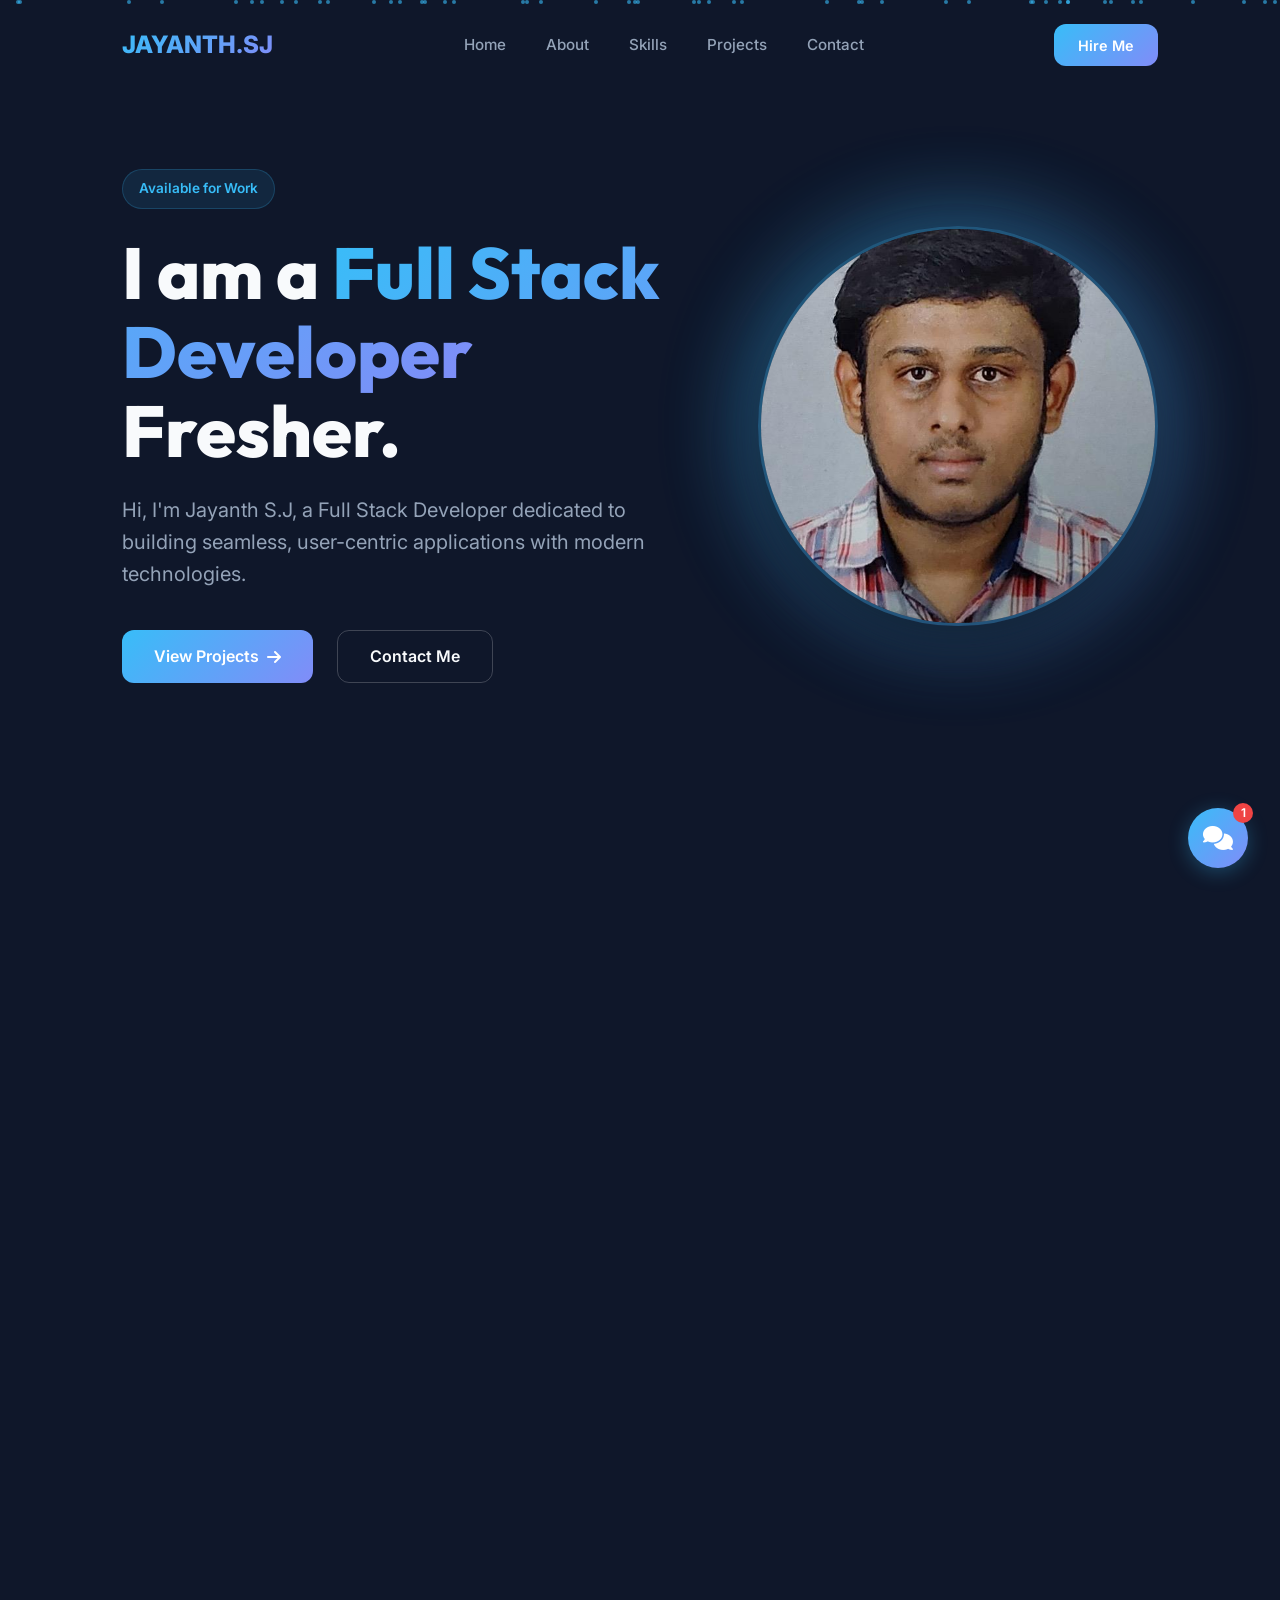
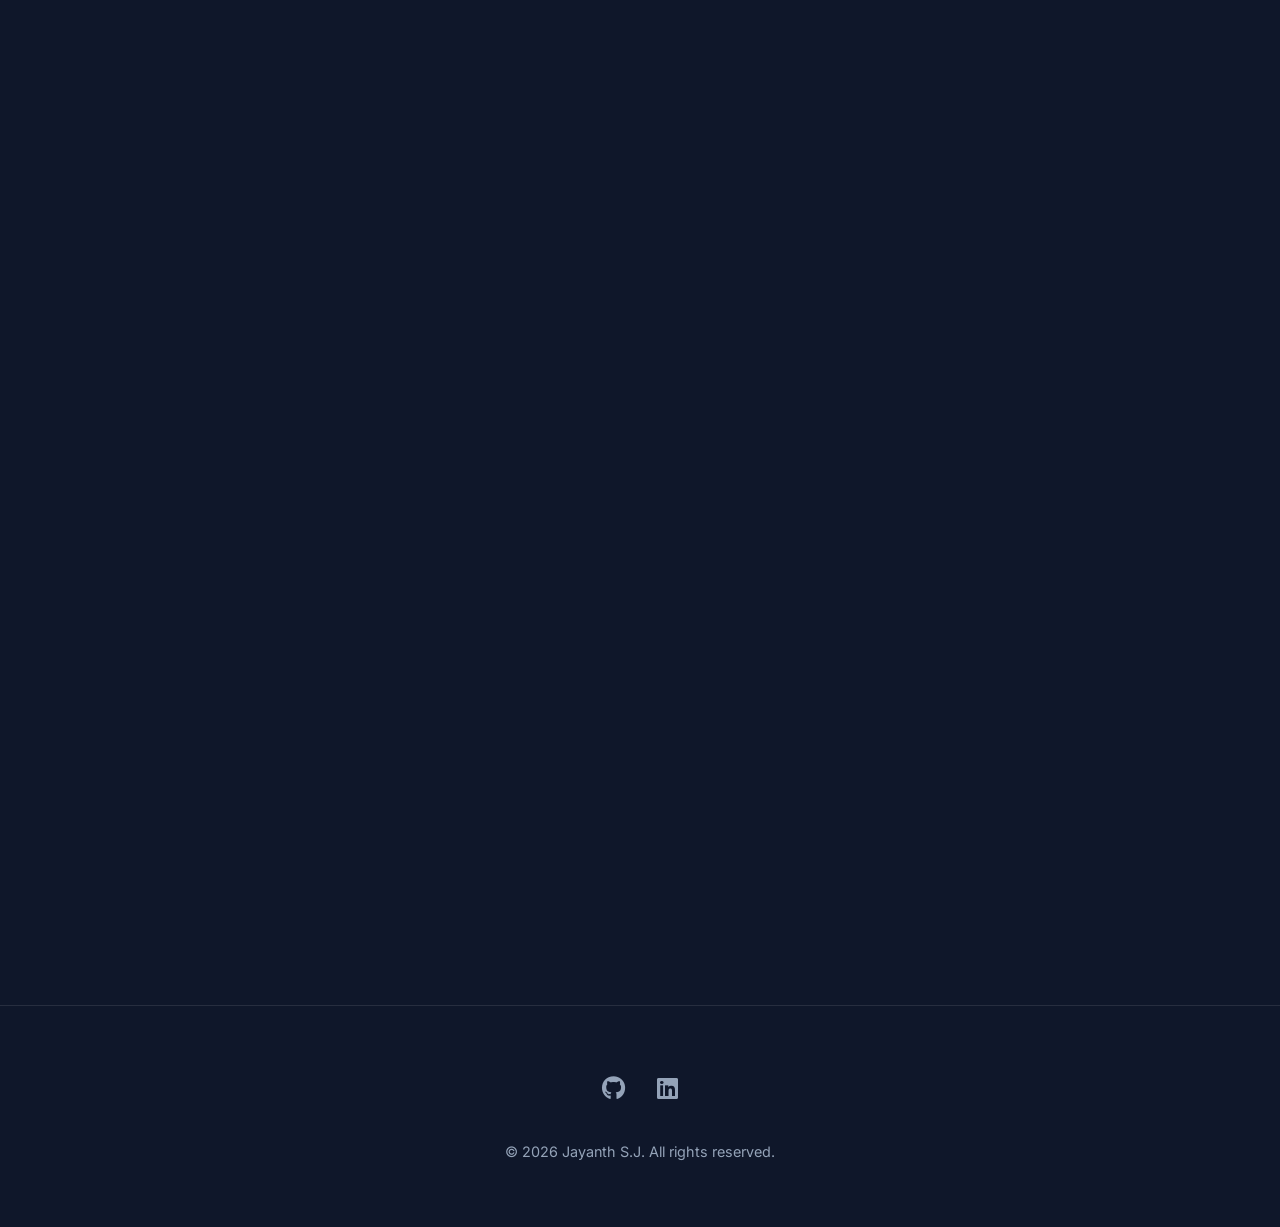
==== commit d431fd43: "Add dynamic 3D UI with Three.js, GSAP animations, particle effects, and interactive cards" ====
--- a/index.html
+++ b/index.html
@@ -7,8 +7,19 @@
     <meta name="description" content="Portfolio of Jayanth S.J, a Full Stack Developer specializing in React, Next.js, and Node.js.">
     <link rel="stylesheet" href="style.css">
     <link rel="stylesheet" href="https://cdnjs.cloudflare.com/ajax/libs/font-awesome/6.4.0/css/all.min.css">
+    <!-- Three.js for 3D effects -->
+    <script src="https://cdnjs.cloudflare.com/ajax/libs/three.js/r128/three.min.js"></script>
+    <!-- GSAP for advanced animations -->
+    <script src="https://cdnjs.cloudflare.com/ajax/libs/gsap/3.12.2/gsap.min.js"></script>
+    <script src="https://cdnjs.cloudflare.com/ajax/libs/gsap/3.12.2/ScrollTrigger.min.js"></script>
 </head>
 <body>
+    <!-- 3D Background Canvas -->
+    <canvas id="bg-canvas"></canvas>
+    
+    <!-- Animated Particles -->
+    <div class="particles" id="particles"></div>
+    
     <!-- Navbar -->
     <nav id="navbar">
         <div class="container nav-content">
--- a/style.css
+++ b/style.css
@@ -25,6 +25,56 @@
     font-family: 'Inter', sans-serif;
     line-height: 1.6;
     overflow-x: hidden;
+    position: relative;
+}
+
+/* 3D Background Canvas */
+#bg-canvas {
+    position: fixed;
+    top: 0;
+    left: 0;
+    width: 100%;
+    height: 100%;
+    z-index: -1;
+    opacity: 0.3;
+}
+
+/* Animated Particles */
+.particles {
+    position: fixed;
+    top: 0;
+    left: 0;
+    width: 100%;
+    height: 100%;
+    z-index: 0;
+    pointer-events: none;
+}
+
+.particle {
+    position: absolute;
+    width: 4px;
+    height: 4px;
+    background: var(--primary);
+    border-radius: 50%;
+    opacity: 0.6;
+    animation: float-particle 20s infinite ease-in-out;
+}
+
+@keyframes float-particle {
+    0%, 100% {
+        transform: translateY(0) translateX(0);
+        opacity: 0;
+    }
+    10% {
+        opacity: 0.6;
+    }
+    90% {
+        opacity: 0.6;
+    }
+    100% {
+        transform: translateY(-100vh) translateX(100px);
+        opacity: 0;
+    }
 }
 
 h1, h2, h3, h4, .font-outfit {
@@ -44,6 +94,13 @@
     -webkit-backdrop-filter: blur(12px);
     border: 1px solid rgba(255, 255, 255, 0.1);
     border-radius: 1rem;
+    transform-style: preserve-3d;
+    transition: var(--transition);
+}
+
+.glass:hover {
+    transform: translateY(-5px) rotateX(2deg);
+    box-shadow: 0 20px 40px rgba(56, 189, 248, 0.2);
 }
 
 /* Animations */
@@ -156,6 +213,8 @@
     position: relative;
     animation: float 6s ease-in-out infinite;
     aspect-ratio: 1;
+    transform-style: preserve-3d;
+    perspective: 1000px;
 }
 
 .hero-image {
@@ -164,8 +223,17 @@
     object-fit: cover;
     border-radius: 50%;
     border: 3px solid rgba(56, 189, 248, 0.3);
-    box-shadow: 0 25px 50px -12px rgba(0, 0, 0, 0.5);
+    box-shadow: 0 25px 50px -12px rgba(0, 0, 0, 0.5),
+                0 0 100px rgba(56, 189, 248, 0.3);
     aspect-ratio: 1;
+    transition: var(--transition);
+    transform-style: preserve-3d;
+}
+
+.hero-image:hover {
+    transform: scale(1.05) rotateY(5deg);
+    box-shadow: 0 30px 60px -12px rgba(0, 0, 0, 0.7),
+                0 0 150px rgba(56, 189, 248, 0.5);
 }
 
 .hero-image-glow {
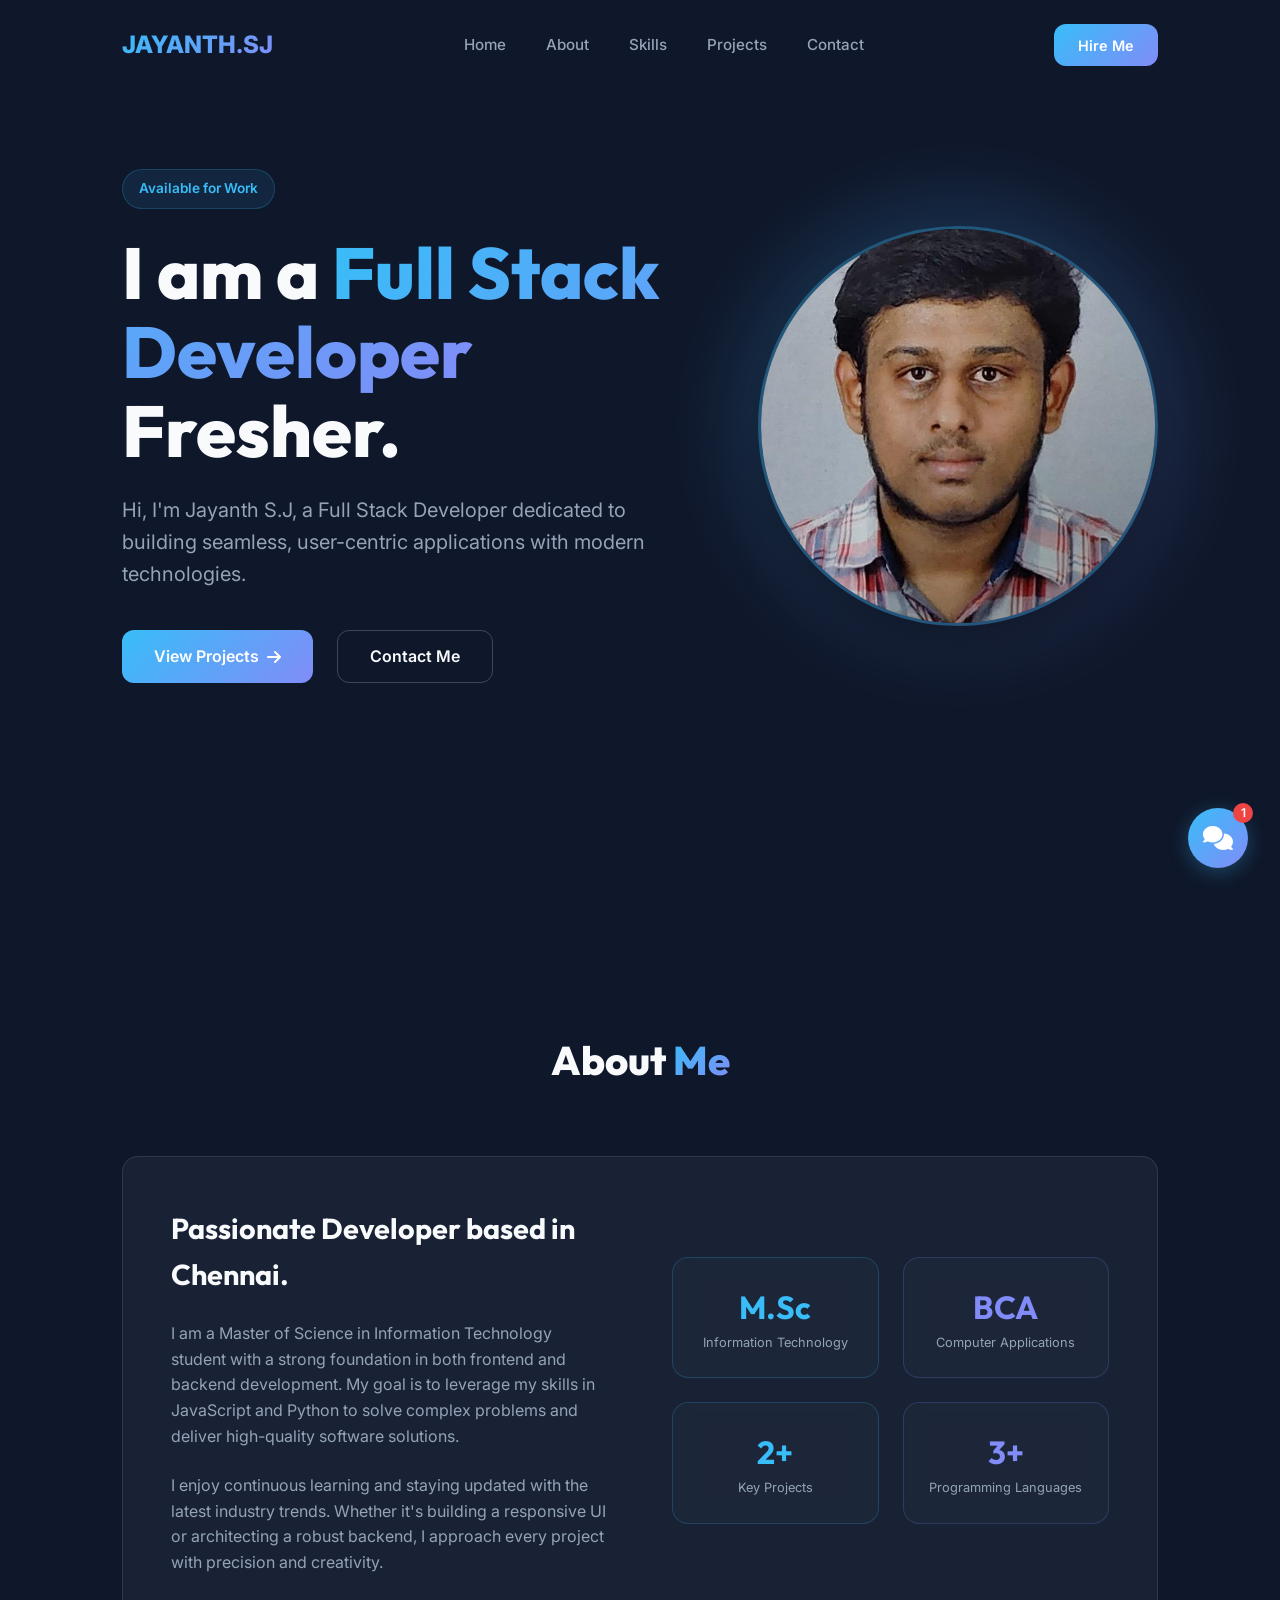
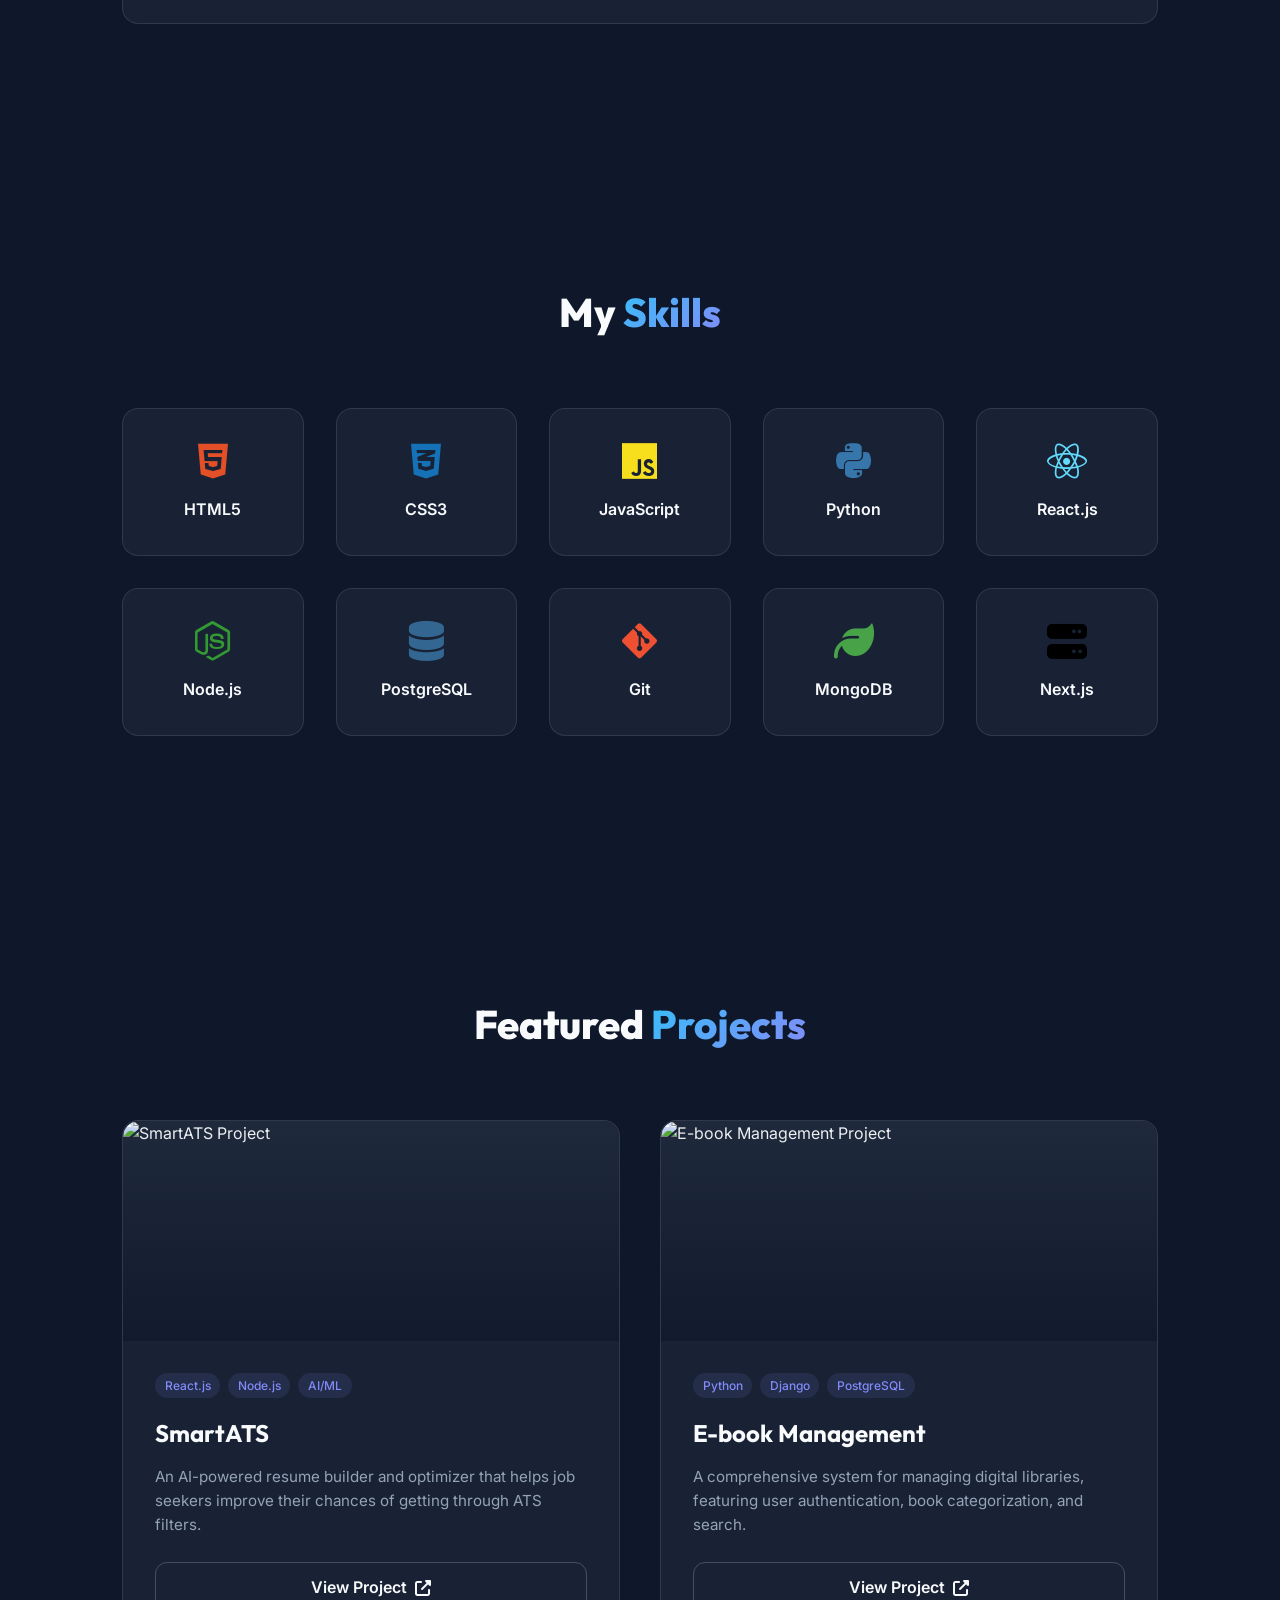
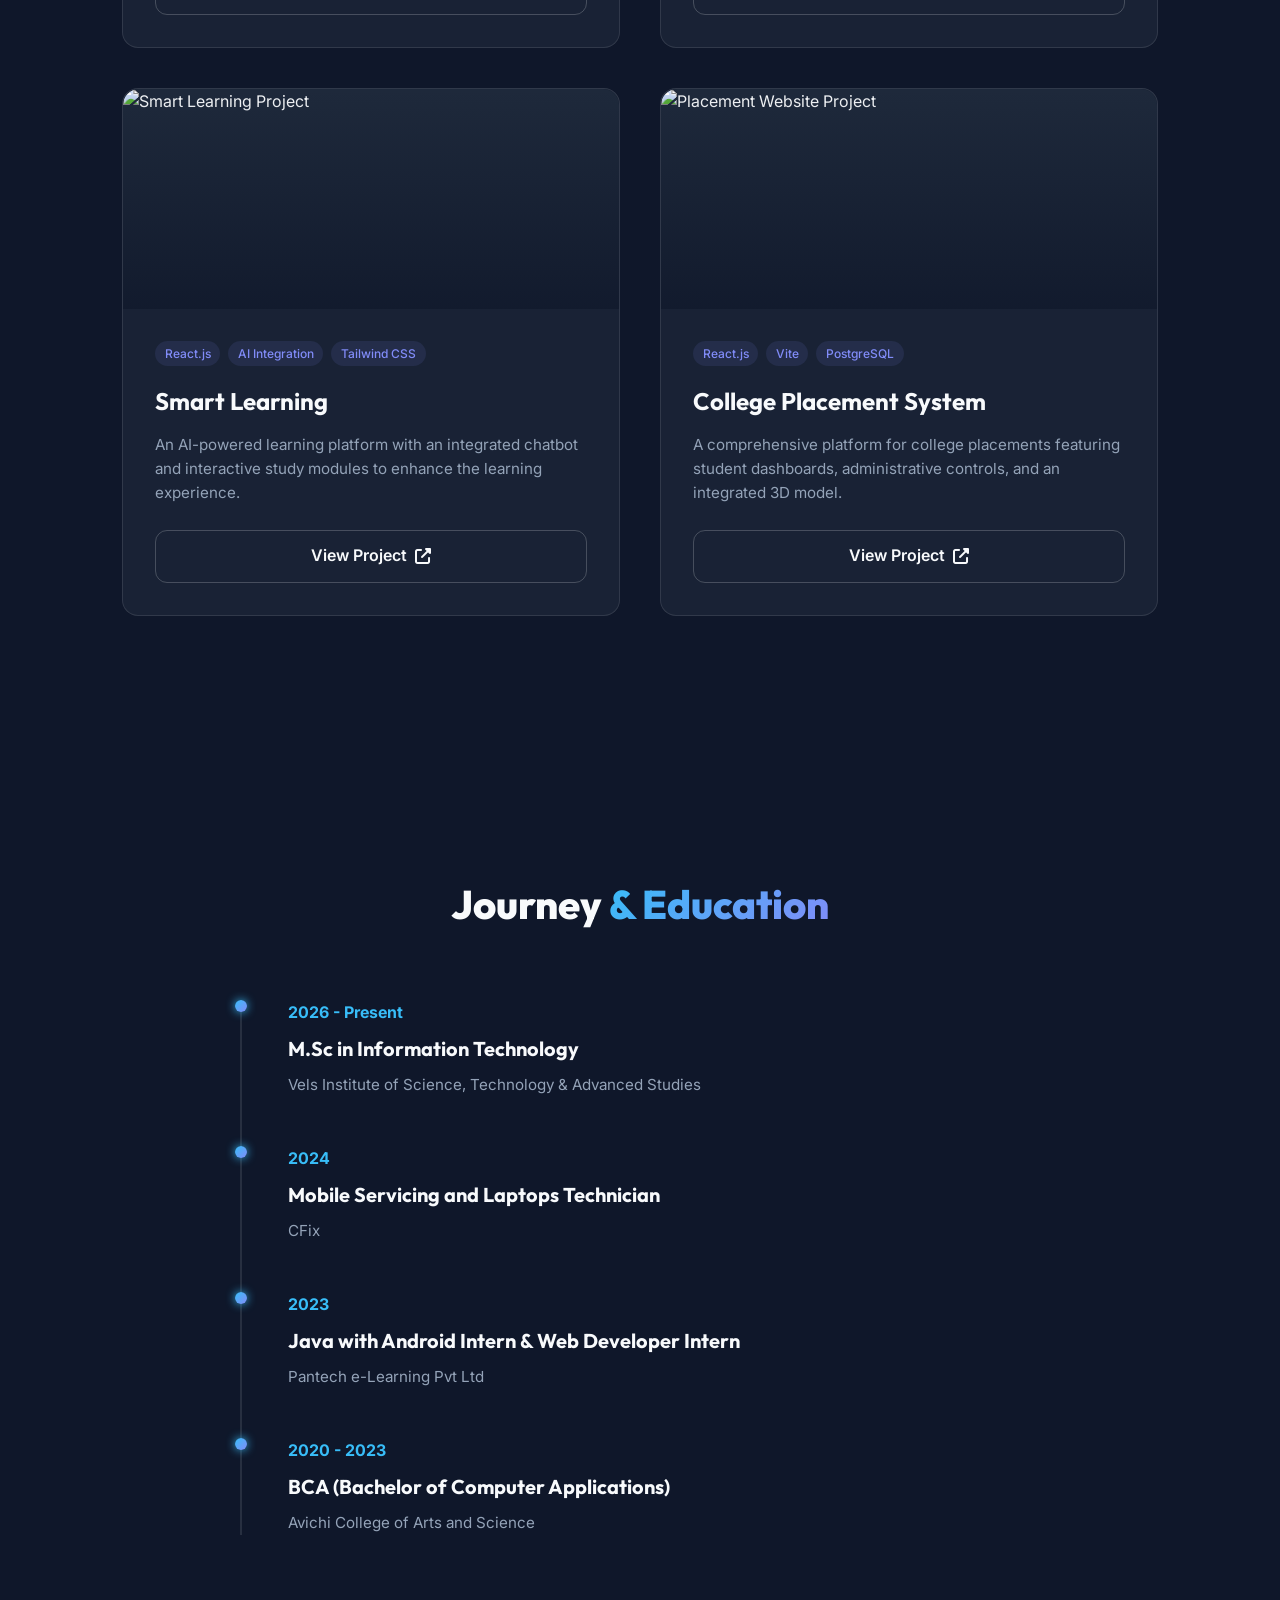
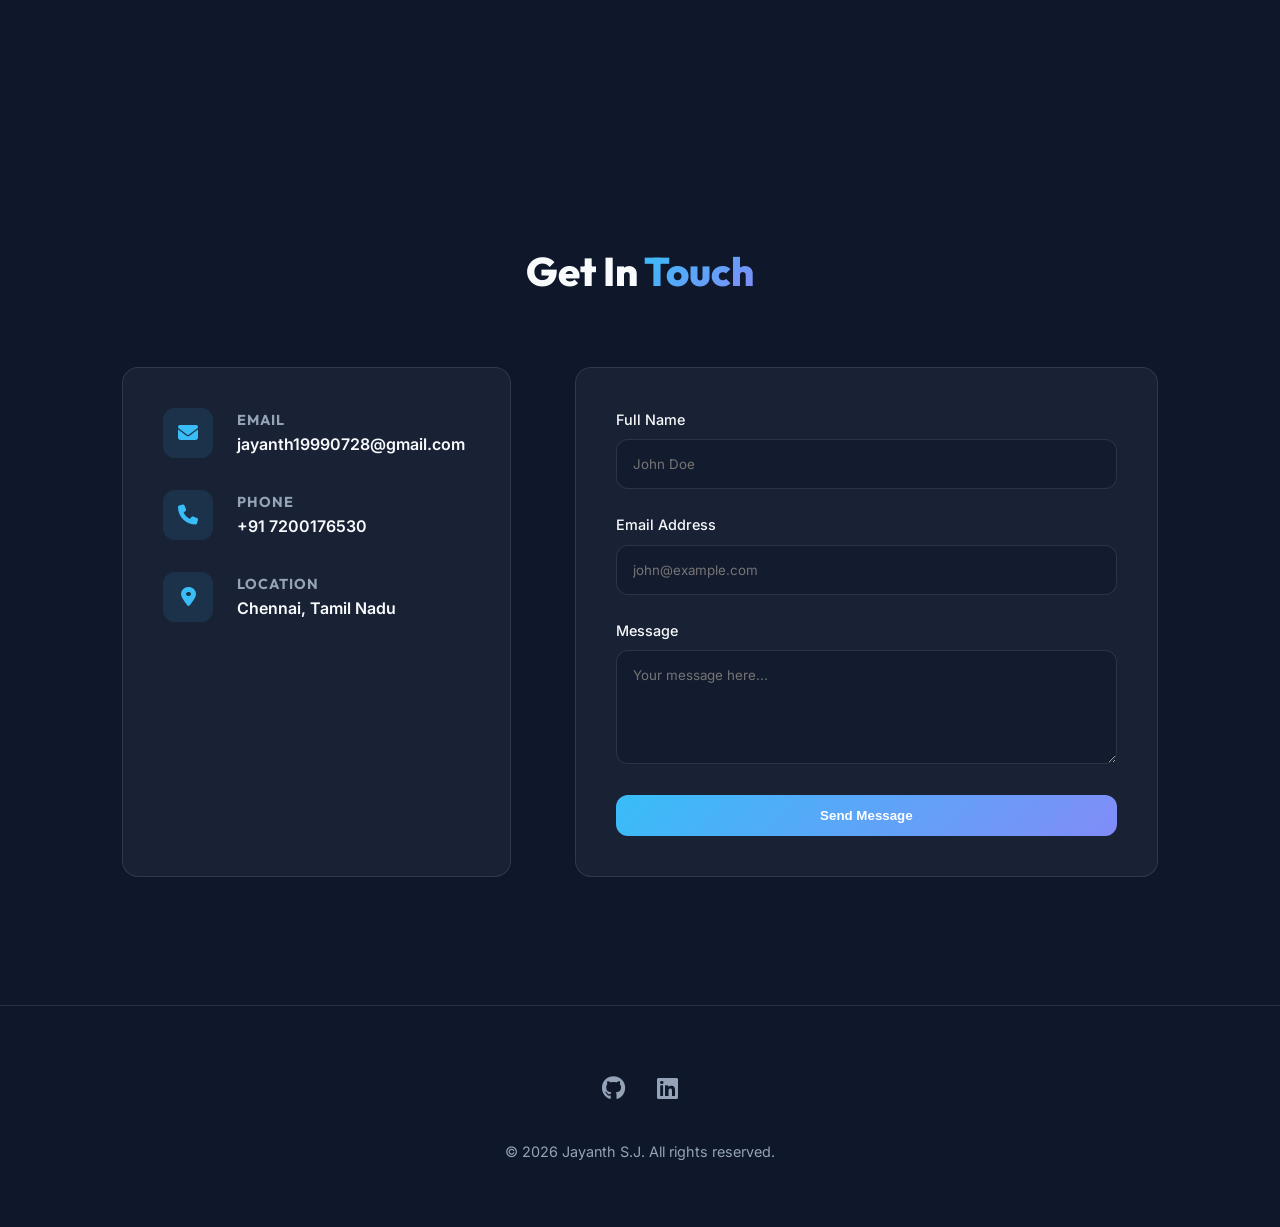
==== commit 45dc84a7: "Revert to normal portfolio - remove 3D effects and restore stable version" ====
--- a/index.html
+++ b/index.html
@@ -7,19 +7,8 @@
     <meta name="description" content="Portfolio of Jayanth S.J, a Full Stack Developer specializing in React, Next.js, and Node.js.">
     <link rel="stylesheet" href="style.css">
     <link rel="stylesheet" href="https://cdnjs.cloudflare.com/ajax/libs/font-awesome/6.4.0/css/all.min.css">
-    <!-- Three.js for 3D effects -->
-    <script src="https://cdnjs.cloudflare.com/ajax/libs/three.js/r128/three.min.js"></script>
-    <!-- GSAP for advanced animations -->
-    <script src="https://cdnjs.cloudflare.com/ajax/libs/gsap/3.12.2/gsap.min.js"></script>
-    <script src="https://cdnjs.cloudflare.com/ajax/libs/gsap/3.12.2/ScrollTrigger.min.js"></script>
 </head>
 <body>
-    <!-- 3D Background Canvas -->
-    <canvas id="bg-canvas"></canvas>
-    
-    <!-- Animated Particles -->
-    <div class="particles" id="particles"></div>
-    
     <!-- Navbar -->
     <nav id="navbar">
         <div class="container nav-content">
--- a/style.css
+++ b/style.css
@@ -25,56 +25,6 @@
     font-family: 'Inter', sans-serif;
     line-height: 1.6;
     overflow-x: hidden;
-    position: relative;
-}
-
-/* 3D Background Canvas */
-#bg-canvas {
-    position: fixed;
-    top: 0;
-    left: 0;
-    width: 100%;
-    height: 100%;
-    z-index: -1;
-    opacity: 0.3;
-}
-
-/* Animated Particles */
-.particles {
-    position: fixed;
-    top: 0;
-    left: 0;
-    width: 100%;
-    height: 100%;
-    z-index: 0;
-    pointer-events: none;
-}
-
-.particle {
-    position: absolute;
-    width: 4px;
-    height: 4px;
-    background: var(--primary);
-    border-radius: 50%;
-    opacity: 0.6;
-    animation: float-particle 20s infinite ease-in-out;
-}
-
-@keyframes float-particle {
-    0%, 100% {
-        transform: translateY(0) translateX(0);
-        opacity: 0;
-    }
-    10% {
-        opacity: 0.6;
-    }
-    90% {
-        opacity: 0.6;
-    }
-    100% {
-        transform: translateY(-100vh) translateX(100px);
-        opacity: 0;
-    }
 }
 
 h1, h2, h3, h4, .font-outfit {
@@ -94,13 +44,6 @@
     -webkit-backdrop-filter: blur(12px);
     border: 1px solid rgba(255, 255, 255, 0.1);
     border-radius: 1rem;
-    transform-style: preserve-3d;
-    transition: var(--transition);
-}
-
-.glass:hover {
-    transform: translateY(-5px) rotateX(2deg);
-    box-shadow: 0 20px 40px rgba(56, 189, 248, 0.2);
 }
 
 /* Animations */
@@ -213,8 +156,6 @@
     position: relative;
     animation: float 6s ease-in-out infinite;
     aspect-ratio: 1;
-    transform-style: preserve-3d;
-    perspective: 1000px;
 }
 
 .hero-image {
@@ -223,17 +164,8 @@
     object-fit: cover;
     border-radius: 50%;
     border: 3px solid rgba(56, 189, 248, 0.3);
-    box-shadow: 0 25px 50px -12px rgba(0, 0, 0, 0.5),
-                0 0 100px rgba(56, 189, 248, 0.3);
+    box-shadow: 0 25px 50px -12px rgba(0, 0, 0, 0.5);
     aspect-ratio: 1;
-    transition: var(--transition);
-    transform-style: preserve-3d;
-}
-
-.hero-image:hover {
-    transform: scale(1.05) rotateY(5deg);
-    box-shadow: 0 30px 60px -12px rgba(0, 0, 0, 0.7),
-                0 0 150px rgba(56, 189, 248, 0.5);
 }
 
 .hero-image-glow {
